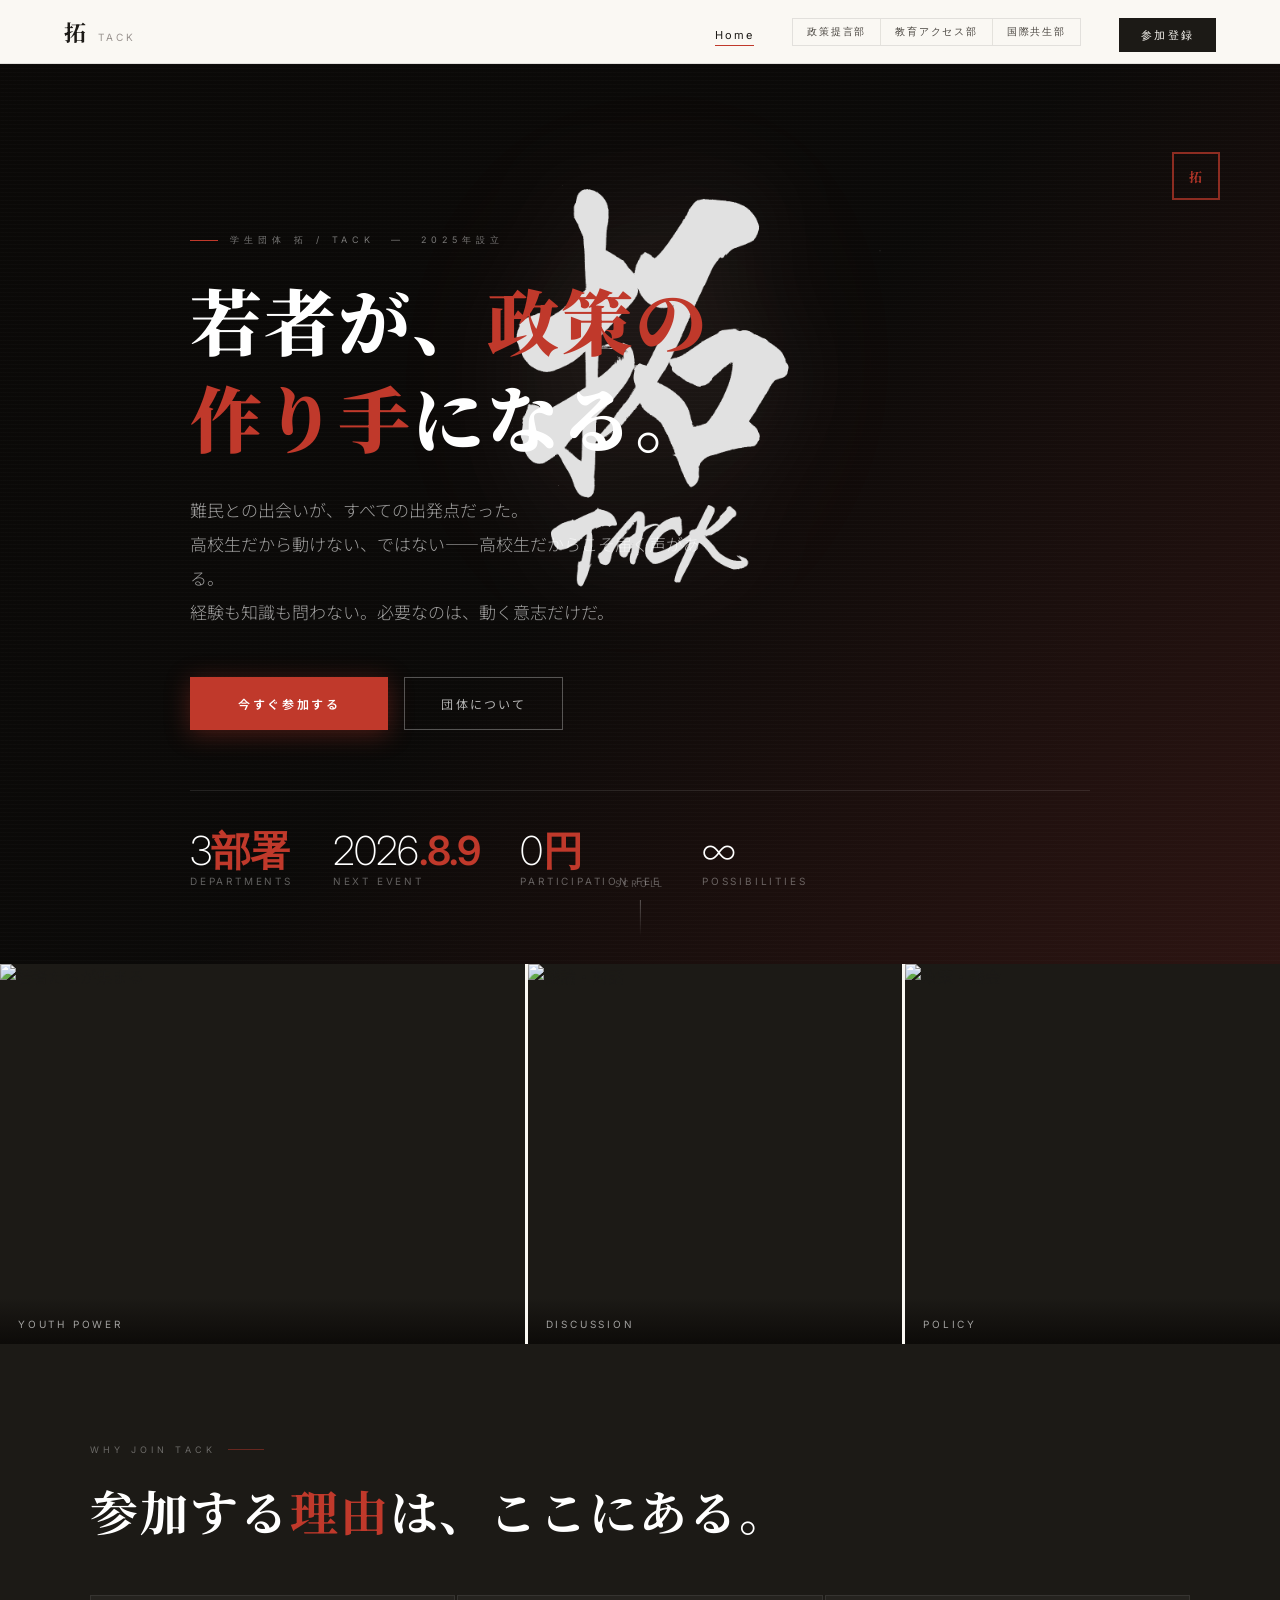
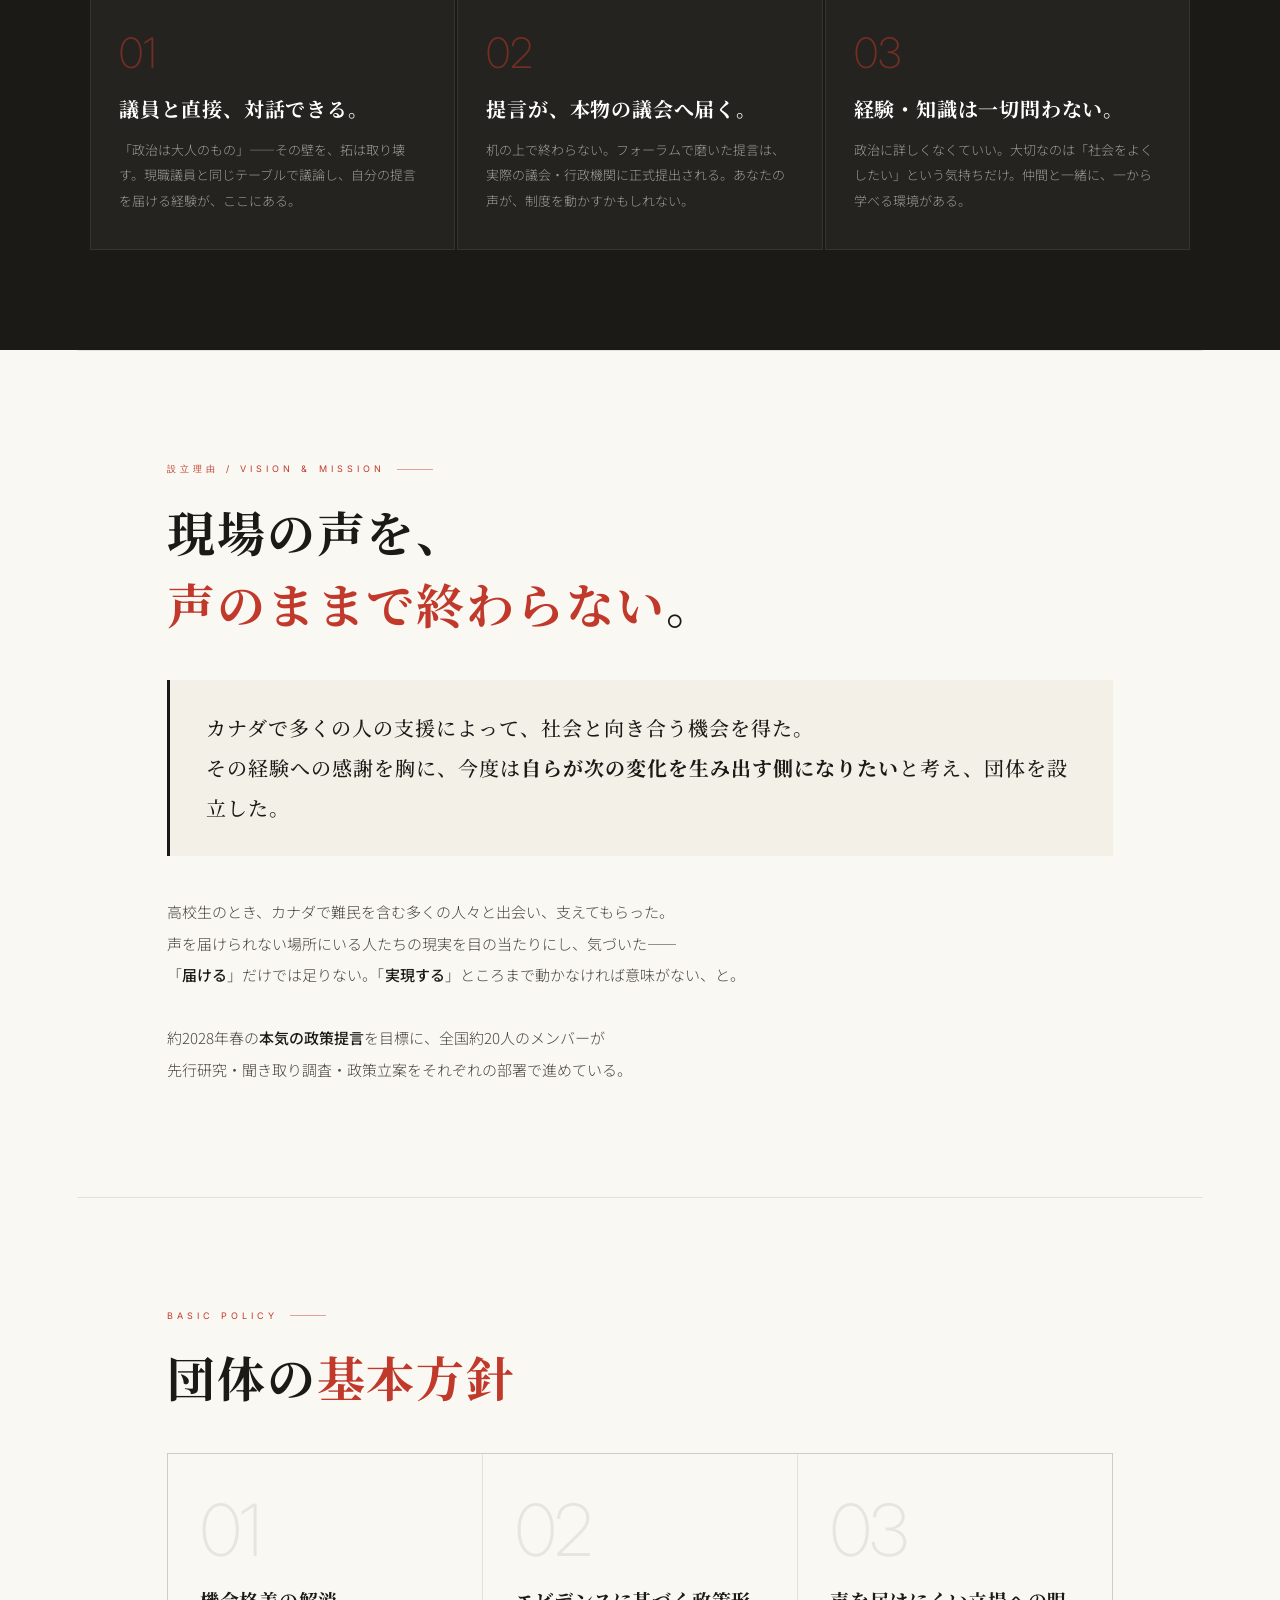
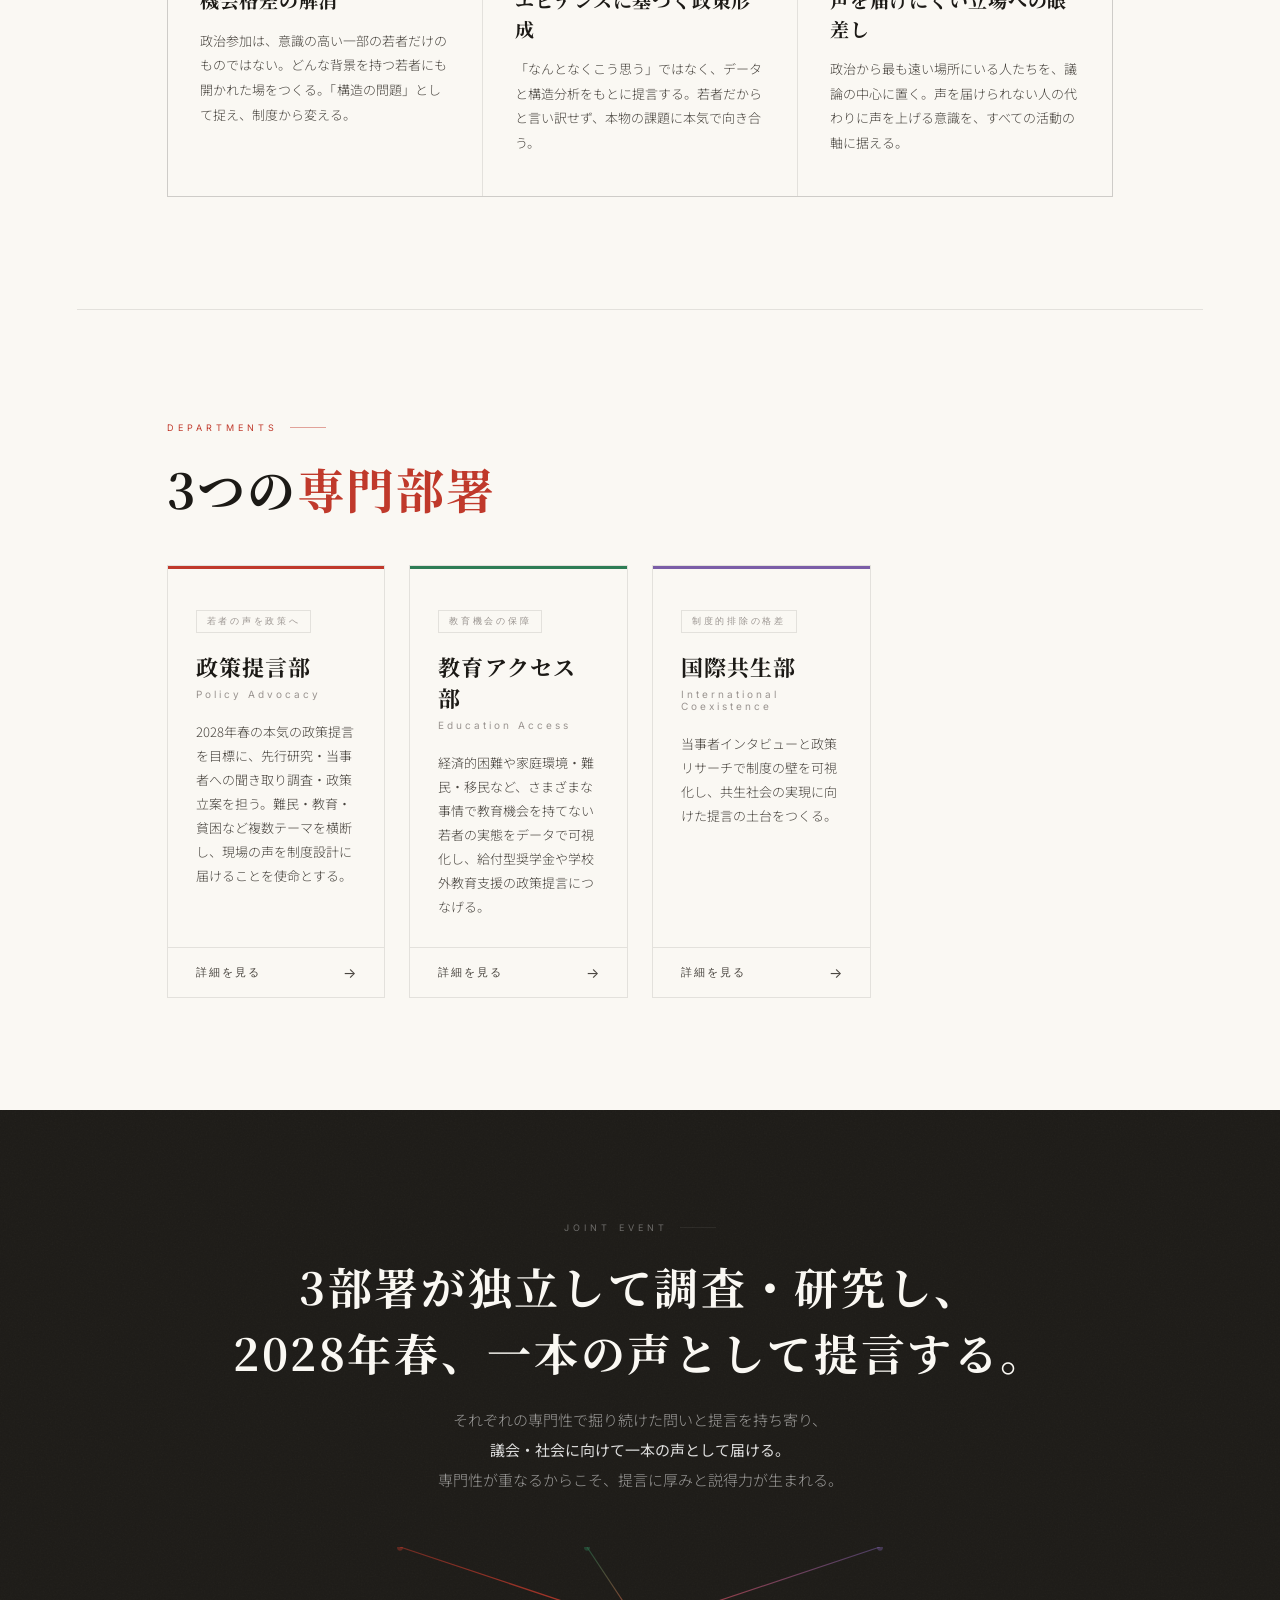
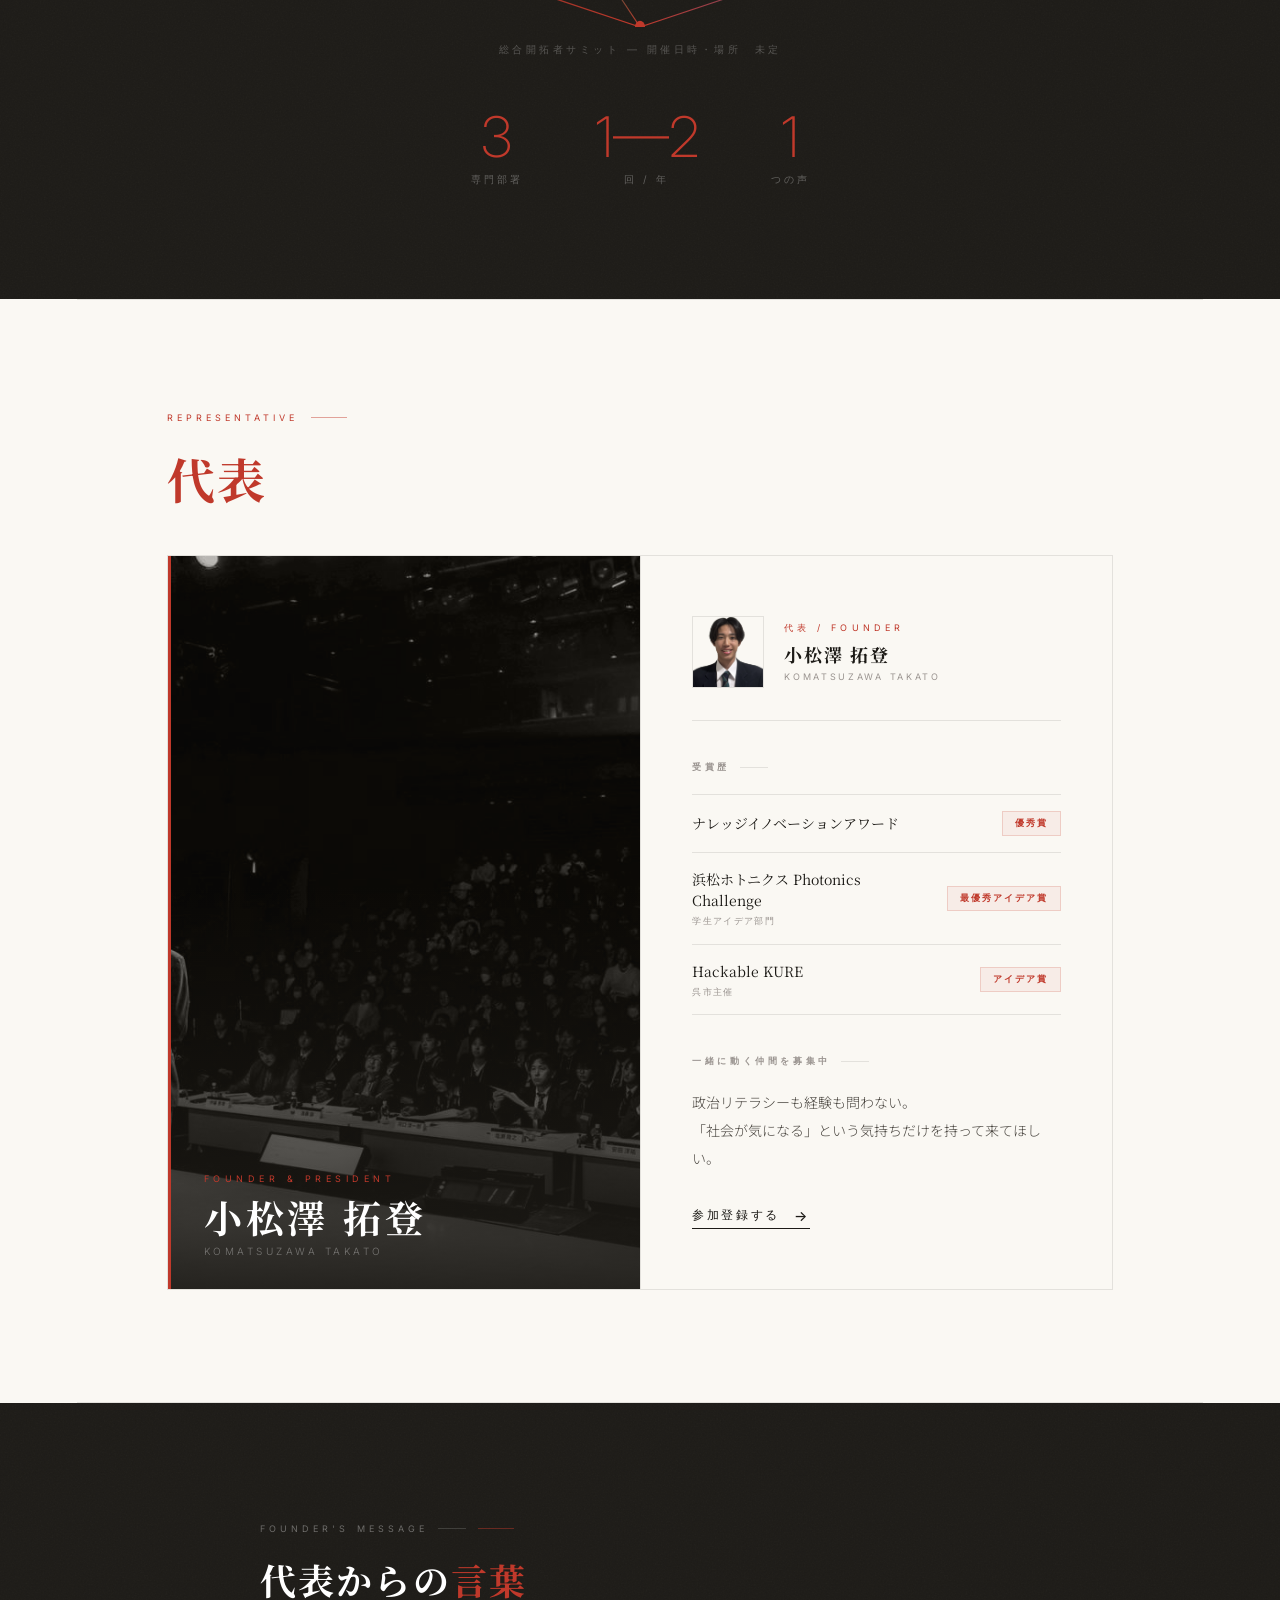
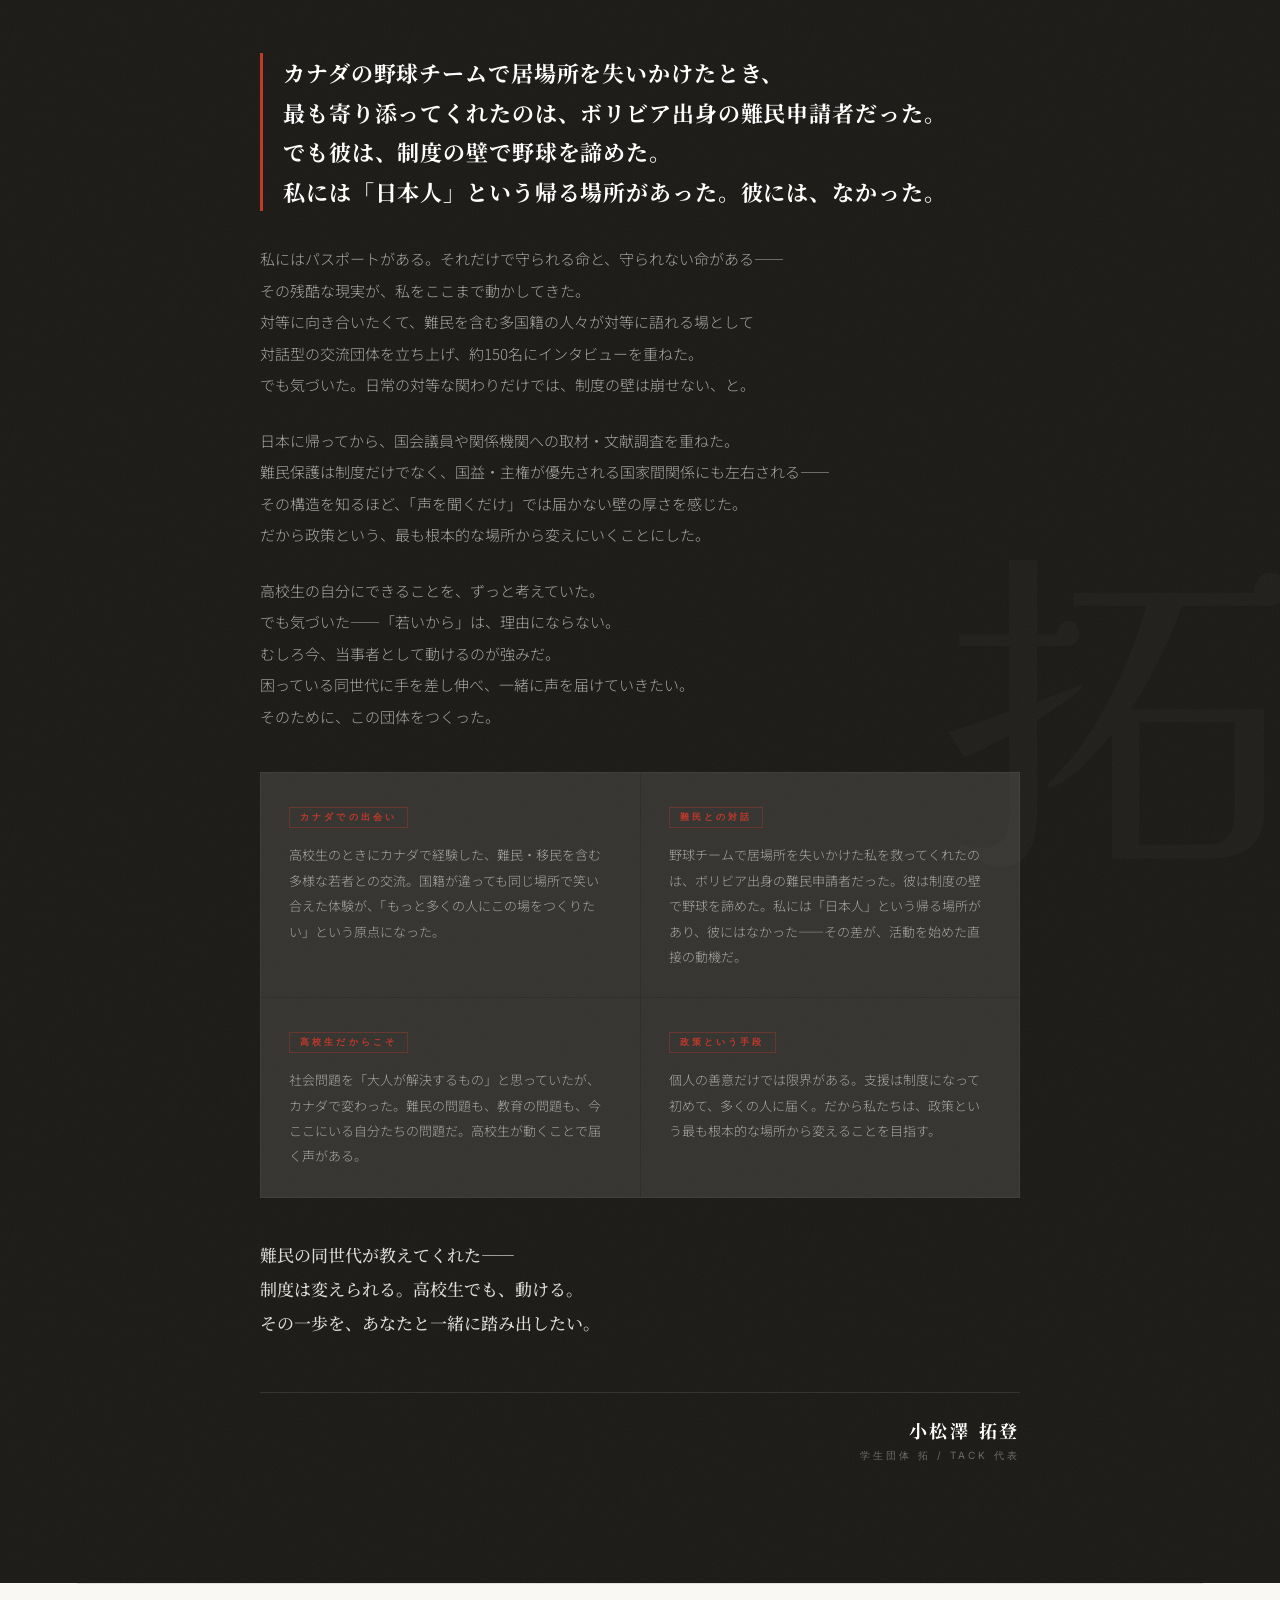
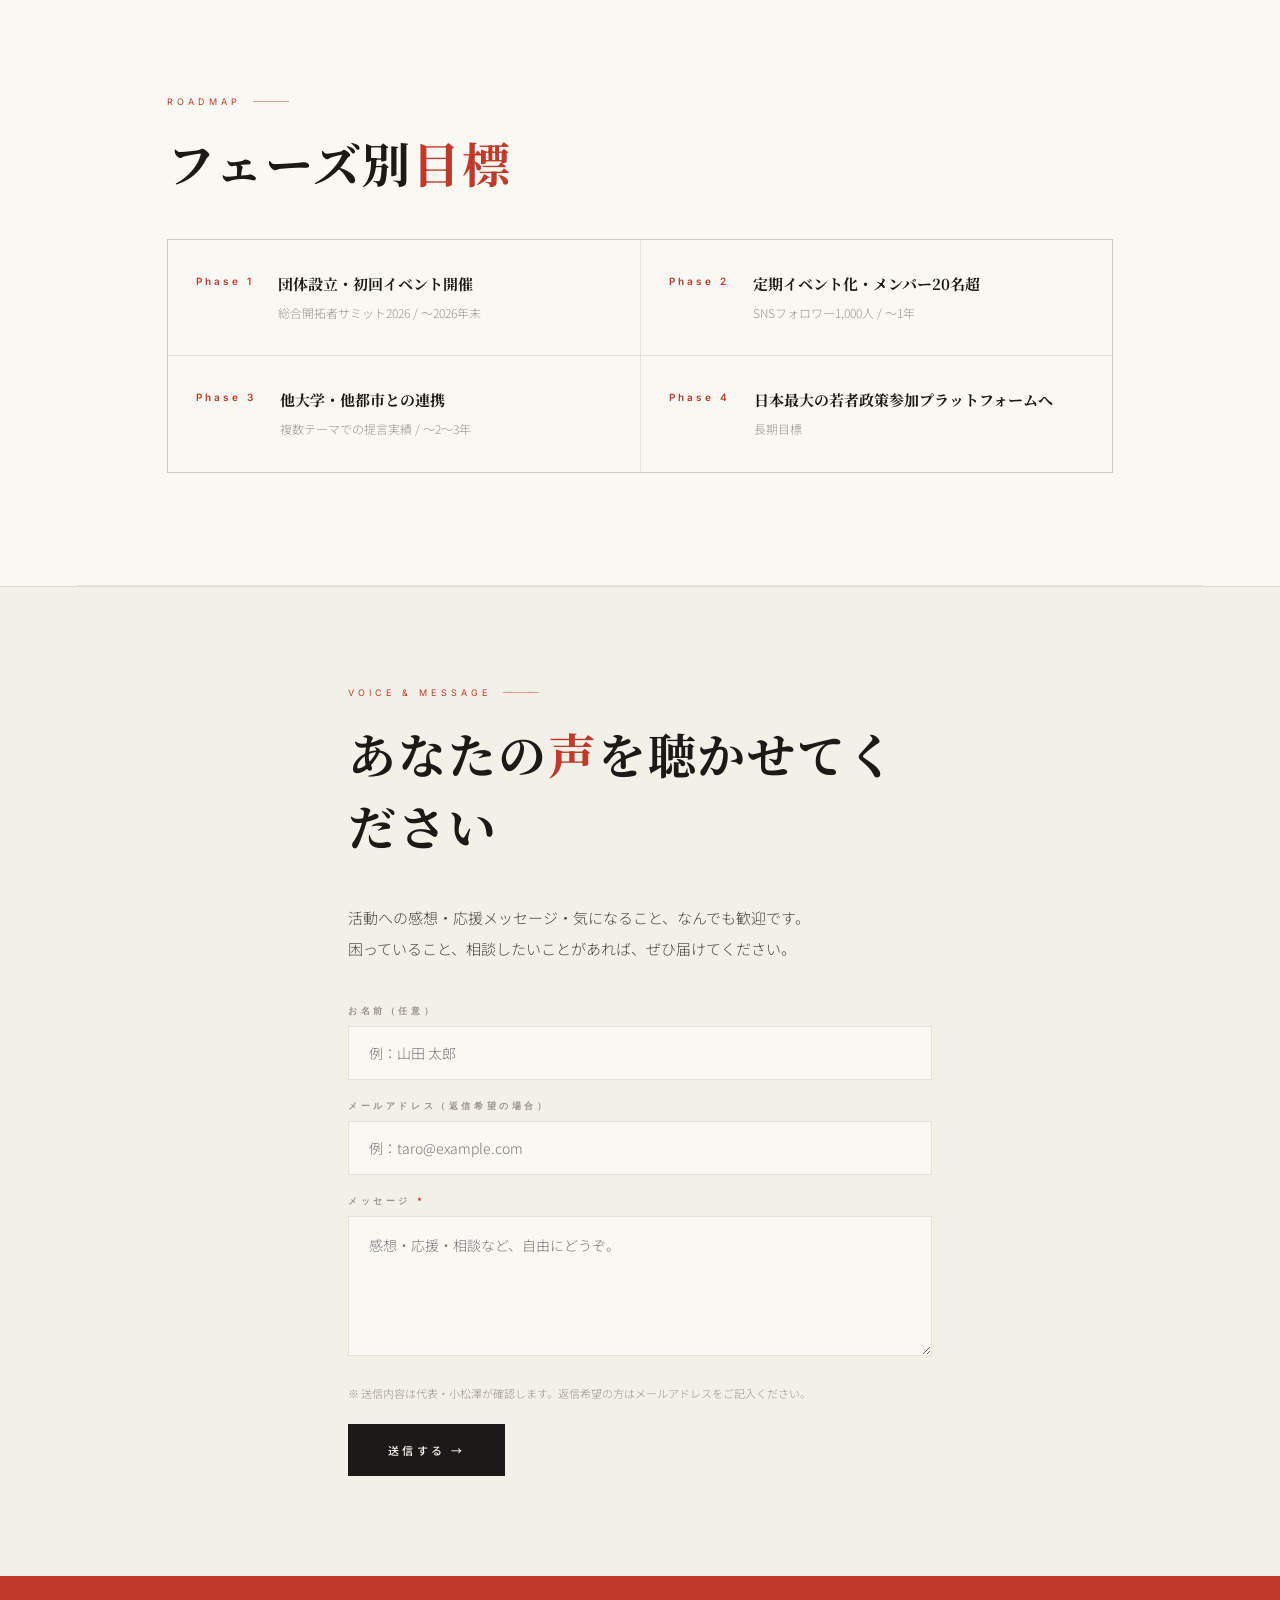
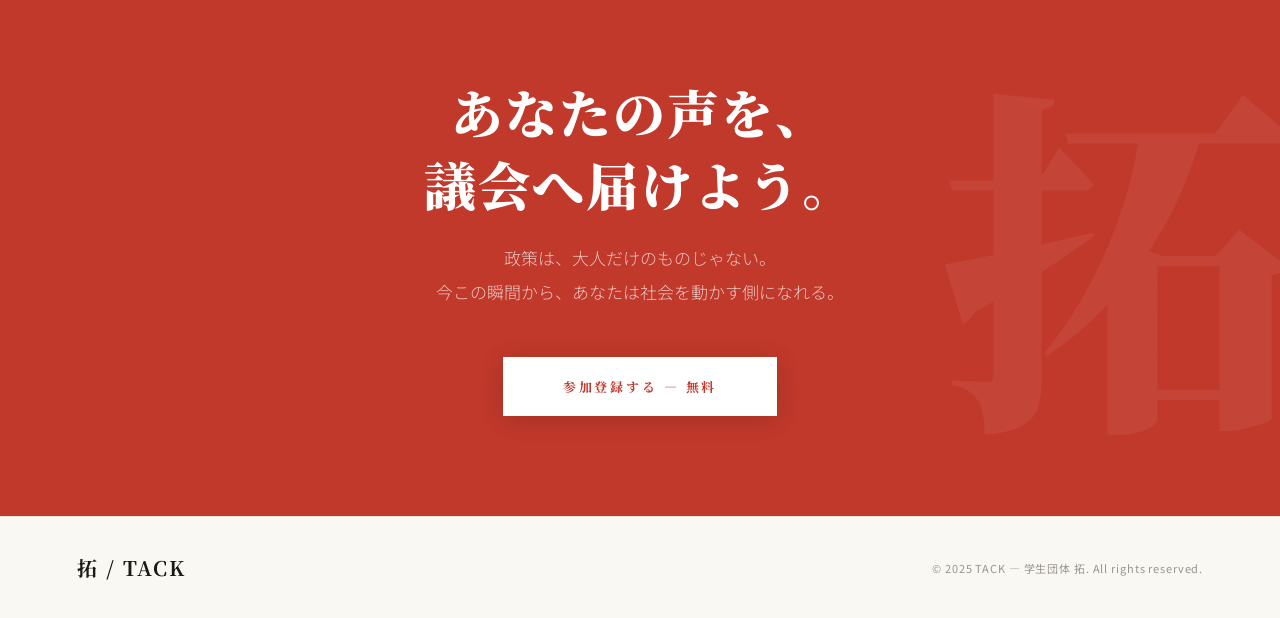
==== index.html @ ab568586 "Rename 議会政策部→政策提言部, update mission and convergence text Co-Authored-By: Claude Sonnet 4.6 <noreply@a" ====
<!DOCTYPE html>
<html lang="ja">
<head>
  <meta charset="UTF-8" />
  <meta name="viewport" content="width=device-width, initial-scale=1.0" />
  <title>拓 / TACK — 若者が社会を動かす側へ</title>
  <meta name="description" content="学生団体 拓（TACK）は、カナダでの難民との出会いを原点に、代表・小松澤拓登が設立した若者の政策参加団体です。政策提言部・教育アクセス部・国際共生部の3部署が連携し、若者の提言を議会に届けます。" />
  <meta name="keywords" content="学生団体,拓,TACK,政策提言,若者,議会,関西,大阪,政治参加,社会課題" />
  <meta name="author" content="学生団体 拓 / TACK" />
  <!-- OGP -->
  <meta property="og:title" content="拓 / TACK — 若者が社会を動かす側へ" />
  <meta property="og:description" content="カナダでの難民との出会いを原点に、若者が政策の作り手になることを目指す学生団体。困っている若者に手を差し伸べ、一緒に社会を変えていきます。" />
  <meta property="og:type" content="website" />
  <meta property="og:url" content="https://koma2thewata910-lab.github.io/taku/" />
  <meta property="og:image" content="https://koma2thewata910-lab.github.io/taku/tack-logo-new.png" />
  <meta property="og:locale" content="ja_JP" />
  <!-- Twitter Card -->
  <meta name="twitter:card" content="summary_large_image" />
  <meta name="twitter:title" content="拓 / TACK — 若者が社会を動かす側へ" />
  <meta name="twitter:description" content="学生団体 拓（TACK）は、若者が政策の作り手になることを目指す団体です。" />
  <meta name="twitter:image" content="https://koma2thewata910-lab.github.io/taku/taku-shodo.png" />
  <!-- canonical -->
  <link rel="canonical" href="https://koma2thewata910-lab.github.io/taku/" />
  <meta name="google-site-verification" content="4tggOw2HFXe-9PSiBtOC0oOxSSSgz4mTwa6l7tHCFPA" />
  <script type="application/ld+json">
  {
    "@context": "https://schema.org",
    "@graph": [
      {
        "@type": "Organization",
        "name": "学生団体 拓",
        "alternateName": "TACK",
        "url": "https://koma2thewata910-lab.github.io/taku/",
        "description": "若者が政策の作り手になることを目指す学生団体。政策提言部・教育アクセス部・国際共生部の3部署が連携し、総合開拓者サミットを通じて若者の提言を議会に届ける。",
        "founder": {
          "@type": "Person",
          "name": "小松澤拓登",
          "alternateName": "Komatsuzawa Takato",
          "jobTitle": "代表",
          "award": [
            "ナレッジイノベーションアワード 優秀賞",
            "浜松ホトニクス Photonics Challenge 学生アイデア部門 最優秀アイデア賞",
            "Hackable KURE アイデア賞（呉市主催）"
          ]
        },
        "foundingDate": "2025",
        "location": {
          "@type": "Place",
          "address": {
            "@type": "PostalAddress",
            "addressRegion": "大阪府",
            "addressCountry": "JP"
          }
        }
      },
      {
        "@type": "Person",
        "name": "小松澤拓登",
        "alternateName": "Komatsuzawa Takato",
        "jobTitle": "学生団体 拓 代表",
        "url": "https://koma2thewata910-lab.github.io/taku/",
        "award": [
          "ナレッジイノベーションアワード 優秀賞",
          "浜松ホトニクス Photonics Challenge 学生アイデア部門 最優秀アイデア賞",
          "Hackable KURE アイデア賞（呉市主催）"
        ],
        "memberOf": {
          "@type": "Organization",
          "name": "学生団体 拓 / TACK"
        }
      }
    ]
  }
  </script>
  <link rel="preconnect" href="https://fonts.googleapis.com" />
  <link rel="preconnect" href="https://fonts.gstatic.com" crossorigin />
  <link href="https://fonts.googleapis.com/css2?family=Kaisei+HarunoUmi:wght@400;700&family=Noto+Serif+JP:wght@300;400;700;900&family=Noto+Sans+JP:wght@300;400;500;700&family=Inter:wght@300;400;600&display=swap" rel="stylesheet" />
  <link rel="stylesheet" href="style.css" />
  <style>

    /* ======== HERO SHODO LOGO ======== */
    .hero-shodo-wrap {
      position: absolute;
      top: 0; left: 0; right: 0;
      bottom: 30%;          /* 下30%は空けてテキストエリアを確保 */
      display: flex;
      align-items: center;
      justify-content: center;
      z-index: 2;
      pointer-events: none;
    }
    .hero-shodo-wrap img {
      width: clamp(220px, 38vw, 520px);
      opacity: 0.88;
      filter: drop-shadow(0 0 48px rgba(255,255,255,0.10)) drop-shadow(0 0 100px rgba(192,57,43,0.10));
      animation: shodo-glow 7s ease-in-out infinite alternate;
    }
    @keyframes shodo-glow {
      from { opacity: 0.78; filter: drop-shadow(0 0 30px rgba(255,255,255,0.07)); }
      to   { opacity: 0.95; filter: drop-shadow(0 0 60px rgba(255,255,255,0.15)) drop-shadow(0 0 110px rgba(192,57,43,0.14)); }
    }

    /* ======== COMMENT SECTION ======== */
    .comment-section {
      background: var(--washi-2);
      border-top: 1px solid var(--line);
    }
    .comment-section .section-inner {
      max-width: 680px;
      margin: 0 auto;
      padding: clamp(64px, 8vw, 100px) clamp(24px, 5vw, 48px);
    }
    .comment-form {
      display: flex;
      flex-direction: column;
      gap: 20px;
      margin-top: 40px;
    }
    .comment-field-group {
      display: flex;
      flex-direction: column;
      gap: 8px;
    }
    .comment-label {
      font-size: 9px;
      letter-spacing: 0.4em;
      color: var(--ink-muted);
      font-family: 'Inter', sans-serif;
      font-weight: 600;
      text-transform: uppercase;
    }
    .comment-input,
    .comment-textarea {
      width: 100%;
      background: var(--washi);
      border: 1px solid var(--line);
      padding: 16px 20px;
      font-size: 14px;
      font-family: 'Noto Sans JP', sans-serif;
      color: var(--ink);
      font-weight: 300;
      outline: none;
      transition: border-color 0.2s;
      box-sizing: border-box;
    }
    .comment-input:focus,
    .comment-textarea:focus { border-color: var(--shu); }
    .comment-textarea { resize: vertical; min-height: 140px; line-height: 1.8; }
    .comment-submit {
      display: inline-block;
      background: var(--ink);
      color: var(--washi);
      font-size: 11px;
      letter-spacing: 0.3em;
      padding: 18px 40px;
      font-family: 'Noto Sans JP', sans-serif;
      font-weight: 500;
      border: none;
      cursor: pointer;
      align-self: flex-start;
      transition: background 0.2s, transform 0.2s;
    }
    .comment-submit:hover { background: var(--shu); transform: translateY(-2px); }
    .comment-note {
      font-size: 11px;
      color: var(--ink-muted);
      line-height: 1.8;
      font-weight: 300;
      margin-top: 8px;
    }

    /* ======== HERO ======== */
    .hero {
      position: relative;
      min-height: 100vh;
      display: flex;
      flex-direction: column;
      align-items: center;
      justify-content: flex-start;
      overflow: hidden;
      padding: clamp(80px, 12vw, 140px) 24px 0;
      background: #0d0d0d;
    }

    /* Background photo */
    .hero-bg {
      position: absolute; inset: 0;
      background-image: url('https://images.unsplash.com/photo-1529156069898-49953e39b3ac?w=1920&q=80');
      background-size: cover;
      background-position: center 30%;
      filter: grayscale(30%);
      transform: scale(1.04);
      animation: hero-zoom 14s ease-in-out infinite alternate;
    }
    @keyframes hero-zoom {
      from { transform: scale(1.04); }
      to   { transform: scale(1.10); }
    }

    /* dark gradient overlay */
    .hero-overlay {
      position: absolute; inset: 0;
      background: linear-gradient(
        135deg,
        rgba(10,8,6,0.82) 0%,
        rgba(10,8,6,0.65) 50%,
        rgba(192,57,43,0.18) 100%
      );
    }
    /* scanline texture */
    .hero-overlay::after {
      content: '';
      position: absolute; inset: 0;
      background: repeating-linear-gradient(0deg, transparent, transparent 3px, rgba(255,255,255,0.015) 3px, rgba(255,255,255,0.015) 4px);
    }

    .hanko {
      position: absolute;
      top: calc(var(--nav-h) + 24px);
      right: clamp(24px, 5vw, 60px);
      width: 48px; height: 48px;
      display: flex; align-items: center; justify-content: center;
      border: 2px solid rgba(192,57,43,0.7);
      color: rgba(192,57,43,0.9);
      font-family: 'Noto Serif JP', serif;
      font-size: 13px; font-weight: 700;
      writing-mode: vertical-rl;
      letter-spacing: 0.1em;
      z-index: 10;
    }

    .hero-inner {
      position: relative; z-index: 3;
      display: flex;
      flex-direction: column;
      align-items: flex-start;
      max-width: 900px;
      width: 100%;
      /* ロゴと重ならないよう下部に寄せる */
      margin-top: auto;
      padding-bottom: clamp(40px, 6vw, 80px);
    }
    @media (max-width: 760px) {
      .hero-inner { align-items: center; text-align: center; }
    }

    .hero-text-col { display: flex; flex-direction: column; align-items: flex-start; }
    @media (max-width: 760px) { .hero-text-col { align-items: center; } }

    .hero-org-label {
      font-size: 9px;
      letter-spacing: 0.55em;
      color: rgba(255,255,255,0.45);
      font-family: 'Inter', sans-serif;
      margin-bottom: 24px;
      display: flex; align-items: center; gap: 12px;
    }
    .hero-org-label::before {
      content: '';
      display: inline-block;
      width: 28px; height: 1px;
      background: var(--shu);
    }

    .hero-copy {
      font-family: 'Noto Serif JP', serif;
      font-size: clamp(36px, 6vw, 72px);
      font-weight: 900;
      line-height: 1.35;
      letter-spacing: 0.03em;
      margin-bottom: 28px;
      color: #fff;
    }
    .hero-copy em { font-style: normal; color: var(--shu); }

    .hero-sub {
      font-size: clamp(14px, 1.6vw, 17px);
      color: rgba(255,255,255,0.6);
      line-height: 2;
      font-weight: 300;
      margin-bottom: 48px;
      max-width: 520px;
    }

    .hero-btns { display: flex; gap: 16px; flex-wrap: wrap; }
    @media (max-width: 760px) { .hero-btns { justify-content: center; } }

    .btn-primary {
      display: inline-block;
      background: var(--shu);
      color: #fff;
      font-size: 12px; font-weight: 600;
      letter-spacing: 0.22em;
      padding: 18px 48px;
      text-decoration: none;
      font-family: 'Noto Sans JP', sans-serif;
      transition: background 0.2s, transform 0.2s, box-shadow 0.2s;
      box-shadow: 0 4px 24px rgba(192,57,43,0.35);
    }
    .btn-primary:hover { background: #a93226; transform: translateY(-2px); box-shadow: 0 8px 32px rgba(192,57,43,0.45); }

    .btn-ghost {
      display: inline-block;
      border: 1px solid rgba(255,255,255,0.3);
      color: rgba(255,255,255,0.7);
      font-size: 12px; font-weight: 400;
      letter-spacing: 0.18em;
      padding: 17px 36px;
      text-decoration: none;
      font-family: 'Noto Sans JP', sans-serif;
      transition: border-color 0.2s, color 0.2s, background 0.2s;
    }
    .btn-ghost:hover { border-color: rgba(255,255,255,0.8); color: #fff; background: rgba(255,255,255,0.06); }

    /* hero stat bar */
    .hero-stats {
      position: relative; z-index: 2;
      display: flex; gap: 40px; flex-wrap: wrap;
      margin-top: 60px;
      padding-top: 40px;
      border-top: 1px solid rgba(255,255,255,0.1);
      width: 100%;
    }
    .hero-stat-item { display: flex; flex-direction: column; gap: 4px; }
    .hero-stat-num {
      font-family: 'Inter', sans-serif;
      font-size: clamp(28px, 3.5vw, 40px);
      font-weight: 200;
      color: #fff;
      line-height: 1;
      letter-spacing: -0.02em;
    }
    .hero-stat-num span { color: var(--shu); font-weight: 600; }
    .hero-stat-label {
      font-size: 10px;
      letter-spacing: 0.28em;
      color: rgba(255,255,255,0.35);
      font-family: 'Inter', sans-serif;
    }

    .shodou-img { display: none; }

    .scroll-hint {
      position: absolute; bottom: 28px; left: 50%;
      transform: translateX(-50%);
      display: flex; flex-direction: column; align-items: center; gap: 10px;
      font-size: 9px; letter-spacing: 0.3em; color: rgba(255,255,255,0.3);
      animation: fall 2.5s ease-in-out infinite;
      z-index: 2;
    }
    .scroll-hint::after { content:''; width:1px; height:36px; background: linear-gradient(to bottom, rgba(255,255,255,0.3), transparent); }
    @keyframes fall {
      0%,100% { transform: translateX(-50%) translateY(0); opacity:.4; }
      50%      { transform: translateX(-50%) translateY(7px); opacity:.7; }
    }

    /* ======== PHOTO STRIP ======== */
    .photo-strip {
      display: grid;
      grid-template-columns: 1.4fr 1fr 1fr;
      gap: 3px;
      height: clamp(220px, 32vw, 380px);
    }
    @media (max-width: 700px) { .photo-strip { grid-template-columns: 1fr 1fr; height: 280px; } }
    @media (max-width: 480px) { .photo-strip { grid-template-columns: 1fr; height: auto; } }

    .photo-strip-item {
      position: relative;
      overflow: hidden;
      background: var(--ink);
    }
    .photo-strip-item img {
      width: 100%; height: 100%;
      object-fit: cover;
      filter: grayscale(20%);
      transition: transform 0.6s ease, filter 0.4s ease;
    }
    .photo-strip-item:hover img { transform: scale(1.06); filter: grayscale(0%); }
    .photo-strip-item .strip-label {
      position: absolute;
      bottom: 0; left: 0; right: 0;
      padding: 20px 18px 14px;
      background: linear-gradient(to top, rgba(10,8,6,0.85), transparent);
      font-size: 10px;
      letter-spacing: 0.28em;
      color: rgba(255,255,255,0.6);
      font-family: 'Inter', sans-serif;
    }

    /* ======== WHY JOIN ======== */
    .why-section {
      background: var(--ink);
      color: #fff;
      padding: clamp(60px, 9vw, 100px) clamp(24px, 6vw, 80px);
      position: relative;
      overflow: hidden;
    }
    .why-section::before {
      content: '';
      position: absolute; inset: 0;
      background: url('https://images.unsplash.com/photo-1475721027785-f74eccf877e2?w=1400&q=70') center/cover no-repeat;
      opacity: 0.07;
    }
    .why-inner {
      position: relative; z-index: 1;
      max-width: 1100px; margin: 0 auto;
    }
    .why-grid {
      display: grid;
      grid-template-columns: repeat(3, 1fr);
      gap: 2px;
      margin-top: 48px;
    }
    @media (max-width: 760px) { .why-grid { grid-template-columns: 1fr; } }
    .why-card {
      background: rgba(255,255,255,0.04);
      border: 1px solid rgba(255,255,255,0.08);
      padding: 36px 28px;
      transition: background 0.25s, border-color 0.25s;
    }
    .why-card:hover { background: rgba(255,255,255,0.07); border-color: rgba(192,57,43,0.4); }
    .why-num {
      font-family: 'Inter', sans-serif;
      font-size: 42px; font-weight: 200;
      color: var(--shu); opacity: 0.5;
      line-height: 1; margin-bottom: 20px;
    }
    .why-title {
      font-family: 'Noto Serif JP', serif;
      font-size: clamp(17px, 2vw, 20px);
      font-weight: 700;
      margin-bottom: 14px;
      letter-spacing: 0.04em;
    }
    .why-body {
      font-size: 13px;
      color: rgba(255,255,255,0.55);
      line-height: 1.95;
      font-weight: 300;
    }

    /* ======== BIG JOIN CTA ======== */
    .join-cta-section {
      background: var(--shu);
      padding: clamp(60px, 9vw, 100px) clamp(24px, 6vw, 80px);
      text-align: center;
      position: relative;
      overflow: hidden;
    }
    .join-cta-section::before {
      content: '拓';
      position: absolute;
      right: -0.05em; top: 50%;
      transform: translateY(-50%);
      font-family: 'Noto Serif JP', serif;
      font-size: clamp(200px, 28vw, 380px);
      color: rgba(255,255,255,0.06);
      font-weight: 900;
      line-height: 1;
      pointer-events: none;
    }
    .join-cta-section h2 {
      font-family: 'Noto Serif JP', serif;
      font-size: clamp(26px, 4.5vw, 52px);
      font-weight: 900;
      color: #fff;
      line-height: 1.4;
      letter-spacing: 0.04em;
      margin-bottom: 20px;
      position: relative; z-index: 1;
    }
    .join-cta-section p {
      font-size: clamp(14px, 1.6vw, 17px);
      color: rgba(255,255,255,0.7);
      font-weight: 300;
      line-height: 2;
      margin-bottom: 48px;
      position: relative; z-index: 1;
    }
    .btn-white {
      display: inline-block;
      background: #fff;
      color: var(--shu);
      font-size: 13px; font-weight: 700;
      letter-spacing: 0.22em;
      padding: 20px 60px;
      text-decoration: none;
      font-family: 'Noto Serif JP', sans-serif;
      transition: transform 0.2s, box-shadow 0.2s;
      box-shadow: 0 4px 24px rgba(0,0,0,0.15);
      position: relative; z-index: 1;
    }
    .btn-white:hover { transform: translateY(-3px); box-shadow: 0 10px 36px rgba(0,0,0,0.22); }

    /* ======== VISION ======== */
    .vision-block {
      border-left: 3px solid var(--ink);
      padding: 28px 36px;
      background: var(--washi-2);
      margin-bottom: 40px;
    }
    .vision-block p {
      font-family: 'Noto Serif JP', serif;
      font-size: clamp(15px, 2.2vw, 20px);
      font-weight: 500;
      line-height: 2;
      letter-spacing: 0.05em;
    }

    /* ======== BASIC POLICY ======== */
    .policy-grid {
      display: grid;
      grid-template-columns: repeat(3, 1fr);
      gap: 1px;
      background: var(--line);
      border: 1px solid var(--line);
    }
    @media (max-width: 720px) { .policy-grid { grid-template-columns: 1fr; } }

    .policy-card {
      background: var(--washi);
      padding: 40px 32px;
      transition: background 0.25s;
      position: relative;
    }
    .policy-card:hover { background: var(--washi-2); }

    .policy-num {
      font-family: 'Inter', sans-serif;
      font-size: clamp(40px, 6vw, 72px);
      font-weight: 200;
      color: var(--ink);
      opacity: 0.08;
      line-height: 1;
      margin-bottom: 20px;
      letter-spacing: -0.03em;
    }

    .policy-title {
      font-family: 'Noto Serif JP', serif;
      font-size: clamp(16px, 1.8vw, 19px);
      font-weight: 700;
      letter-spacing: 0.04em;
      margin-bottom: 14px;
      line-height: 1.5;
    }

    .policy-text {
      font-size: 13px;
      color: var(--ink-light);
      line-height: 1.9;
      font-weight: 300;
    }

    .policy-accent-line {
      position: absolute;
      top: 0; left: 0;
      width: 3px; height: 100%;
      background: transparent;
      transition: background 0.25s;
    }
    .policy-card:hover .policy-accent-line { background: var(--shu); }

    /* ======== DEPARTMENTS ======== */
    .dept-overview {
      display: grid;
      grid-template-columns: repeat(4, 1fr);
      gap: 24px;
    }
    @media (max-width: 1100px) { .dept-overview { grid-template-columns: repeat(2, 1fr); } }
    @media (max-width: 600px)  { .dept-overview { grid-template-columns: 1fr; } }

    .dept-card {
      display: flex;
      flex-direction: column;
      border: 1px solid var(--line);
      text-decoration: none;
      color: inherit;
      transition: transform 0.25s, box-shadow 0.25s;
      position: relative;
      overflow: hidden;
    }
    .dept-card:hover { transform: translateY(-4px); box-shadow: 0 12px 36px rgba(28,26,22,0.07); }

    .dept-card-top {
      padding: 36px 28px 28px;
      flex: 1;
    }

    .dept-card-bar {
      height: 3px;
      width: 100%;
    }
    .dept-card.seisaku .dept-card-bar { background: var(--col-seisaku); }
    .dept-card.kyoiku  .dept-card-bar { background: var(--col-kyoiku); }
    .dept-card.kagaku  .dept-card-bar { background: var(--col-kagaku); }
    .dept-card.nanmin  .dept-card-bar { background: var(--col-nanmin); }

    .dept-card-tag {
      font-size: 9px;
      letter-spacing: 0.3em;
      color: var(--ink-muted);
      font-family: 'Inter', sans-serif;
      border: 1px solid var(--line);
      display: inline-block;
      padding: 4px 10px;
      margin-bottom: 18px;
    }

    .dept-card-name {
      font-family: 'Noto Serif JP', serif;
      font-size: clamp(20px, 2vw, 22px);
      font-weight: 700;
      letter-spacing: 0.05em;
      margin-bottom: 6px;
    }

    .dept-card-en {
      font-size: 10px;
      letter-spacing: 0.3em;
      color: var(--ink-muted);
      font-family: 'Inter', sans-serif;
      margin-bottom: 20px;
    }

    .dept-card-mission {
      font-size: 13px;
      color: var(--ink-light);
      line-height: 1.85;
      font-weight: 300;
    }

    .dept-card-footer {
      padding: 16px 28px;
      border-top: 1px solid var(--line);
      display: flex;
      align-items: center;
      justify-content: space-between;
      font-size: 11px;
      letter-spacing: 0.18em;
      color: var(--ink-light);
      font-family: 'Inter', sans-serif;
    }
    .dept-card:hover .dept-card-footer { color: var(--ink); }
    .dept-card-footer::after { content: '→'; font-size: 14px; letter-spacing: 0; }

    /* ======== CONVERGENCE ======== */
    .convergence-section {
      background: var(--ink);
      color: var(--washi);
      padding: clamp(64px, 10vw, 112px) clamp(24px, 6vw, 80px);
      position: relative;
      overflow: hidden;
    }
    .convergence-section::before {
      content: '';
      position: absolute; inset: 0;
      background-image: url("data:image/svg+xml,%3Csvg xmlns='http://www.w3.org/2000/svg' width='400' height='400'%3E%3Cfilter id='w'%3E%3CfeTurbulence type='fractalNoise' baseFrequency='0.65' numOctaves='3' stitchTiles='stitch'/%3E%3CfeColorMatrix type='saturate' values='0'/%3E%3C/filter%3E%3Crect width='100%25' height='100%25' filter='url(%23w)' opacity='0.04'/%3E%3C/svg%3E");
      pointer-events: none;
    }
    .convergence-inner { max-width: 860px; margin: 0 auto; text-align: center; position: relative; z-index: 1; }

    .convergence-section .section-label { color: rgba(255,255,255,0.35); justify-content: center; }
    .convergence-section .section-label::after { background: rgba(255,255,255,0.15); }

    .convergence-title {
      font-family: 'Noto Serif JP', serif;
      font-size: clamp(24px, 4vw, 44px);
      font-weight: 700;
      letter-spacing: 0.06em;
      line-height: 1.5;
      margin-bottom: 20px;
    }

    .convergence-body {
      font-size: clamp(13px, 1.6vw, 15px);
      color: rgba(255,255,255,0.55);
      line-height: 2;
      font-weight: 300;
      margin-bottom: 52px;
    }
    .convergence-body strong { color: rgba(255,255,255,0.85); font-weight: 400; }

    .converge-svg {
      width: 100%; max-width: 640px;
      height: clamp(56px, 7vw, 80px);
      display: block; margin: 0 auto 0;
    }

    .conv-stats {
      display: flex;
      justify-content: center;
      gap: clamp(32px, 6vw, 72px);
      flex-wrap: wrap;
    }
    .conv-stat { text-align: center; }
    .conv-stat-num {
      font-family: 'Inter', sans-serif;
      font-size: clamp(36px, 5vw, 56px);
      font-weight: 200;
      line-height: 1;
      color: var(--shu);
      margin-bottom: 8px;
    }
    .conv-stat-label {
      font-size: 10px;
      letter-spacing: 0.3em;
      color: rgba(255,255,255,0.3);
      font-family: 'Inter', sans-serif;
    }

    /* ======== MEMBERS ======== */
    .members-section-inner {
      display: grid;
      grid-template-columns: 1fr 1fr;
      gap: 0;
      border: 1px solid var(--line);
    }
    @media (max-width: 860px) {
      .members-section-inner { grid-template-columns: 1fr; }
    }

    /* left — dark photo panel */
    .member-visual {
      background: var(--ink);
      position: relative;
      display: flex;
      flex-direction: column;
      justify-content: flex-end;
      min-height: clamp(400px, 55vw, 580px);
      overflow: hidden;
    }

    .member-photo {
      position: absolute;
      inset: 0;
      width: 100%;
      height: 100%;
      object-fit: cover;
      object-position: center 10%;
      mix-blend-mode: luminosity;
      opacity: 0.75;
      transition: opacity 0.5s, transform 0.5s;
    }
    .members-section-inner:hover .member-photo {
      opacity: 0.88;
      transform: scale(1.02);
    }

    /* red vertical bar on left edge */
    .member-visual::before {
      content: '';
      position: absolute;
      left: 0; top: 0; bottom: 0;
      width: 3px;
      background: var(--shu);
      z-index: 2;
    }

    /* gradient overlay at bottom */
    .member-visual::after {
      content: '';
      position: absolute;
      bottom: 0; left: 0; right: 0;
      height: 55%;
      background: linear-gradient(to top, rgba(28,26,22,0.92), transparent);
      z-index: 1;
    }

    .member-visual-text {
      position: relative;
      z-index: 2;
      padding: 32px 36px;
    }

    .member-role {
      font-size: 9px;
      letter-spacing: 0.5em;
      color: var(--shu);
      font-family: 'Inter', sans-serif;
      text-transform: uppercase;
      margin-bottom: 10px;
    }

    .member-name-ja {
      font-family: 'Noto Serif JP', serif;
      font-size: clamp(26px, 3.5vw, 38px);
      font-weight: 700;
      letter-spacing: 0.1em;
      color: #fff;
      line-height: 1.2;
      margin-bottom: 6px;
    }

    .member-name-en {
      font-size: 10px;
      letter-spacing: 0.35em;
      color: rgba(255,255,255,0.35);
      font-family: 'Inter', sans-serif;
      font-weight: 300;
    }

    /* right — detail panel */
    .member-detail {
      background: var(--washi);
      padding: clamp(36px, 5vw, 60px) clamp(28px, 4vw, 52px);
      display: flex;
      flex-direction: column;
      justify-content: center;
      gap: 40px;
      border-left: 1px solid var(--line);
    }

    .member-detail-block h4 {
      font-size: 9px;
      letter-spacing: 0.4em;
      color: var(--ink-muted);
      font-family: 'Inter', sans-serif;
      text-transform: uppercase;
      margin-bottom: 20px;
      display: flex;
      align-items: center;
      gap: 10px;
    }
    .member-detail-block h4::after {
      content: '';
      flex: 0 0 28px;
      height: 1px;
      background: var(--line);
    }

    .award-list {
      display: flex;
      flex-direction: column;
      gap: 0;
    }

    .award-item {
      display: flex;
      align-items: center;
      justify-content: space-between;
      gap: 16px;
      padding: 16px 0;
      border-bottom: 1px solid var(--line);
    }
    .award-item:first-child { border-top: 1px solid var(--line); }

    .award-name {
      font-size: 14px;
      color: var(--ink);
      font-weight: 400;
      line-height: 1.5;
      flex: 1;
      font-family: 'Noto Serif JP', serif;
    }
    .award-org-tag {
      font-size: 9px;
      color: var(--ink-muted);
      letter-spacing: 0.15em;
      display: block;
      margin-top: 3px;
      font-family: 'Inter', sans-serif;
      font-weight: 300;
    }

    .award-prize {
      font-size: 9px;
      letter-spacing: 0.22em;
      color: var(--shu);
      font-family: 'Inter', sans-serif;
      font-weight: 600;
      white-space: nowrap;
      background: rgba(192,57,43,0.06);
      border: 1px solid rgba(192,57,43,0.18);
      padding: 5px 12px;
      flex-shrink: 0;
    }

    /* join CTA inside member panel */
    .member-cta {
      display: inline-flex;
      align-items: center;
      gap: 14px;
      text-decoration: none;
      color: var(--ink);
      font-size: 12px;
      letter-spacing: 0.22em;
      font-family: 'Inter', sans-serif;
      font-weight: 500;
      border-bottom: 1px solid var(--ink);
      padding-bottom: 4px;
      width: fit-content;
      transition: gap 0.2s, color 0.2s;
    }
    .member-cta:hover { gap: 20px; color: var(--shu); border-color: var(--shu); }
    .member-cta::after { content: '→'; font-size: 14px; }

    /* portrait row in member detail */
    .member-portrait-row {
      display: flex;
      align-items: center;
      gap: 20px;
      padding-bottom: 32px;
      border-bottom: 1px solid var(--line);
    }
    .member-portrait {
      width: 72px;
      height: 72px;
      object-fit: cover;
      object-position: center top;
      border-radius: 0;
      border: 1px solid var(--line);
      flex-shrink: 0;
      filter: grayscale(15%);
    }

    /* ======== FOUNDER'S WORD ======== */
    .founders-word-section {
      background: var(--ink);
      color: var(--washi);
      padding: clamp(72px, 10vw, 120px) clamp(24px, 8vw, 100px);
      position: relative;
      overflow: hidden;
    }
    .founders-word-section::before {
      content: '';
      position: absolute; inset: 0;
      background-image: url("data:image/svg+xml,%3Csvg xmlns='http://www.w3.org/2000/svg' width='400' height='400'%3E%3Cfilter id='w'%3E%3CfeTurbulence type='fractalNoise' baseFrequency='0.65' numOctaves='3' stitchTiles='stitch'/%3E%3CfeColorMatrix type='saturate' values='0'/%3E%3C/filter%3E%3Crect width='100%25' height='100%25' filter='url(%23w)' opacity='0.04'/%3E%3C/svg%3E");
      pointer-events: none;
    }
    /* large kanji watermark */
    .founders-word-section::after {
      content: '拓';
      position: absolute;
      right: -0.05em; top: 50%;
      transform: translateY(-50%);
      font-family: 'Kaisei HarunoUmi', serif;
      font-size: clamp(200px, 28vw, 360px);
      color: rgba(255,255,255,0.025);
      pointer-events: none;
      line-height: 1;
    }
    .founders-word-inner {
      max-width: 760px;
      margin: 0 auto;
      position: relative;
      z-index: 1;
    }
    .founders-word-title {
      font-family: 'Noto Serif JP', serif;
      font-size: clamp(22px, 3.2vw, 36px);
      font-weight: 700;
      letter-spacing: 0.06em;
      margin-bottom: 48px;
      color: #fff;
    }
    .founders-word-title em { font-style: normal; color: var(--shu); }

    .founders-quote-lead {
      font-family: 'Noto Serif JP', serif;
      font-size: clamp(17px, 2.2vw, 22px);
      font-weight: 700;
      line-height: 1.8;
      letter-spacing: 0.04em;
      color: #fff;
      margin-bottom: 32px;
      padding-left: 20px;
      border-left: 3px solid var(--shu);
    }
    .founders-quote-body {
      font-size: clamp(13px, 1.5vw, 15px);
      color: rgba(255,255,255,0.6);
      line-height: 2.1;
      font-weight: 300;
      margin-bottom: 24px;
    }
    .founders-quote-final {
      font-family: 'Noto Serif JP', serif;
      font-size: clamp(14px, 1.7vw, 17px);
      font-weight: 500;
      color: rgba(255,255,255,0.85);
      line-height: 2;
      margin-bottom: 52px;
      margin-top: 36px;
    }
    .founders-domain-grid {
      display: grid;
      grid-template-columns: 1fr 1fr;
      gap: 1px;
      background: rgba(255,255,255,0.08);
      border: 1px solid rgba(255,255,255,0.08);
      margin: 40px 0;
    }
    @media (max-width: 640px) { .founders-domain-grid { grid-template-columns: 1fr; } }

    .founders-domain-item {
      background: rgba(255,255,255,0.03);
      padding: 28px 28px;
      transition: background 0.2s;
    }
    .founders-domain-item:hover { background: rgba(255,255,255,0.06); }

    .founders-domain-label {
      display: inline-block;
      font-size: 9px;
      letter-spacing: 0.35em;
      color: var(--shu);
      font-family: 'Inter', sans-serif;
      font-weight: 600;
      border: 1px solid rgba(192,57,43,0.35);
      padding: 3px 10px;
      margin-bottom: 14px;
    }
    .founders-domain-item p {
      font-size: 13px;
      color: rgba(255,255,255,0.55);
      line-height: 1.95;
      font-weight: 300;
      margin: 0;
    }

    .founders-word-sig {
      display: flex;
      flex-direction: column;
      align-items: flex-end;
      gap: 6px;
      border-top: 1px solid rgba(255,255,255,0.1);
      padding-top: 24px;
    }
    .founders-sig-name {
      font-family: 'Noto Serif JP', serif;
      font-size: 18px;
      font-weight: 700;
      letter-spacing: 0.15em;
      color: #fff;
    }
    .founders-sig-role {
      font-size: 10px;
      letter-spacing: 0.3em;
      color: rgba(255,255,255,0.35);
      font-family: 'Inter', sans-serif;
    }

    /* ======== ROADMAP ======== */
    .roadmap {
      display: grid;
      grid-template-columns: 1fr 1fr;
      gap: 1px;
      background: var(--line);
      border: 1px solid var(--line);
    }
    @media (max-width: 640px) { .roadmap { grid-template-columns: 1fr; } }

    .roadmap-item {
      background: var(--washi);
      padding: 32px 28px;
      display: grid;
      grid-template-columns: auto 1fr;
      gap: 24px;
      align-items: start;
      transition: background 0.25s;
    }
    .roadmap-item:hover { background: var(--washi-2); }

    .roadmap-phase {
      font-family: 'Inter', sans-serif;
      font-size: 10px;
      letter-spacing: 0.3em;
      color: var(--shu);
      font-weight: 600;
      padding-top: 3px;
      white-space: nowrap;
    }

    .roadmap-text h4 {
      font-family: 'Noto Serif JP', serif;
      font-size: 15px;
      font-weight: 700;
      margin-bottom: 6px;
      line-height: 1.6;
    }
    .roadmap-text p {
      font-size: 12px;
      color: var(--ink-muted);
      line-height: 1.8;
      font-weight: 300;
    }
  </style>
</head>
<body class="page-body">

  <!-- NAV -->
  <nav class="site-nav">
    <a href="index.html" class="nav-logo">拓 <span>TACK</span></a>
    <ul class="nav-links">
      <li><a href="index.html" class="active">Home</a></li>
      <li class="nav-dept-group">
        <a href="dept-seisaku.html" class="dept-s">政策提言部</a>
        <a href="dept-kyoiku.html"  class="dept-k">教育アクセス部</a>

        <a href="dept-nanmin.html"  class="dept-n">国際共生部</a>
      </li>
      <li><a href="join.html" class="nav-join">参加登録</a></li>
    </ul>
  </nav>

  <!-- HERO -->
  <section class="hero">
    <div class="hero-bg"></div>
    <div class="hero-overlay"></div>

    <!-- 書道ロゴ — ヒーロー中央に大きく -->
    <div class="hero-shodo-wrap">
      <img src="tack-logo-white.png" alt="拓 / TACK" />
    </div>

    <div class="hanko">拓</div>
    <div class="hero-inner fade-up">
      <div class="hero-text-col">
        <p class="hero-org-label">学生団体 拓 / TACK &nbsp;—&nbsp; 2025年設立</p>
        <h1 class="hero-copy">若者が、<em>政策の<br>作り手</em>になる。</h1>
        <p class="hero-sub">
          難民との出会いが、すべての出発点だった。<br>
          高校生だから動けない、ではない——高校生だからこそ届く声がある。<br>
          経験も知識も問わない。必要なのは、動く意志だけだ。
        </p>
        <div class="hero-btns">
          <a href="join.html" class="btn-primary">今すぐ参加する</a>
          <a href="#about" class="btn-ghost">団体について</a>
        </div>
      </div>
      <div class="hero-stats">
        <div class="hero-stat-item">
          <div class="hero-stat-num">3<span>部署</span></div>
          <div class="hero-stat-label">DEPARTMENTS</div>
        </div>
        <div class="hero-stat-item">
          <div class="hero-stat-num">2026<span>.8.9</span></div>
          <div class="hero-stat-label">NEXT EVENT</div>
        </div>
        <div class="hero-stat-item">
          <div class="hero-stat-num">0<span>円</span></div>
          <div class="hero-stat-label">PARTICIPATION FEE</div>
        </div>
        <div class="hero-stat-item">
          <div class="hero-stat-num">∞</div>
          <div class="hero-stat-label">POSSIBILITIES</div>
        </div>
      </div>
    </div>
    <div class="scroll-hint">SCROLL</div>
  </section>

  <!-- PHOTO STRIP -->
  <div class="photo-strip">
    <div class="photo-strip-item">
      <img src="https://images.unsplash.com/photo-1529156069898-49953e39b3ac?w=900&q=80" alt="若者たちが集まる" loading="lazy" />
      <div class="strip-label">YOUTH POWER</div>
    </div>
    <div class="photo-strip-item">
      <img src="https://images.unsplash.com/photo-1434030216411-0b793f4b4173?w=700&q=80" alt="議論・対話" loading="lazy" />
      <div class="strip-label">DISCUSSION</div>
    </div>
    <div class="photo-strip-item">
      <img src="https://images.unsplash.com/photo-1575505586569-646b2ca898fc?w=700&q=80" alt="政策・議会" loading="lazy" />
      <div class="strip-label">POLICY</div>
    </div>
  </div>

  <!-- WHY JOIN -->
  <section class="why-section fade-up">
    <div class="why-inner">
      <p class="section-label" style="color:rgba(255,255,255,0.35);justify-content:flex-start;">Why Join TACK</p>
      <h2 class="section-title" style="color:#fff;">参加する<em style="color:var(--shu);">理由</em>は、ここにある。</h2>
      <div class="why-grid">
        <div class="why-card">
          <div class="why-num">01</div>
          <div class="why-title">議員と直接、対話できる。</div>
          <p class="why-body">「政治は大人のもの」——その壁を、拓は取り壊す。現職議員と同じテーブルで議論し、自分の提言を届ける経験が、ここにある。</p>
        </div>
        <div class="why-card">
          <div class="why-num">02</div>
          <div class="why-title">提言が、本物の議会へ届く。</div>
          <p class="why-body">机の上で終わらない。フォーラムで磨いた提言は、実際の議会・行政機関に正式提出される。あなたの声が、制度を動かすかもしれない。</p>
        </div>
        <div class="why-card">
          <div class="why-num">03</div>
          <div class="why-title">経験・知識は一切問わない。</div>
          <p class="why-body">政治に詳しくなくていい。大切なのは「社会をよくしたい」という気持ちだけ。仲間と一緒に、一から学べる環境がある。</p>
        </div>
      </div>
    </div>
  </section>

  <!-- VISION -->
  <div class="full-line"></div>
  <section class="section fade-up" id="about">
    <p class="section-label">設立理由 / Vision &amp; Mission</p>
    <h2 class="section-title">現場の声を、<br><em>声のままで終わらない</em>。</h2>
    <div class="vision-block">
      <p>カナダで多くの人の支援によって、社会と向き合う機会を得た。<br>
      その経験への感謝を胸に、今度は<strong>自らが次の変化を生み出す側になりたい</strong>と考え、団体を設立した。</p>
    </div>
    <p class="body-text">
      高校生のとき、カナダで難民を含む多くの人々と出会い、支えてもらった。<br>
      声を届けられない場所にいる人たちの現実を目の当たりにし、気づいた——<br>
      「<strong>届ける</strong>」だけでは足りない。「<strong>実現する</strong>」ところまで動かなければ意味がない、と。<br><br>
      約2028年春の<strong>本気の政策提言</strong>を目標に、全国約20人のメンバーが<br>
      先行研究・聞き取り調査・政策立案をそれぞれの部署で進めている。
    </p>
  </section>

  <!-- BASIC POLICY -->
  <div class="full-line"></div>
  <section class="section fade-up">
    <p class="section-label">Basic Policy</p>
    <h2 class="section-title">団体の<em>基本方針</em></h2>
    <div class="policy-grid">
      <div class="policy-card">
        <div class="policy-accent-line"></div>
        <div class="policy-num">01</div>
        <h3 class="policy-title">機会格差の解消</h3>
        <p class="policy-text">政治参加は、意識の高い一部の若者だけのものではない。どんな背景を持つ若者にも開かれた場をつくる。「構造の問題」として捉え、制度から変える。</p>
      </div>
      <div class="policy-card">
        <div class="policy-accent-line"></div>
        <div class="policy-num">02</div>
        <h3 class="policy-title">エビデンスに基づく政策形成</h3>
        <p class="policy-text">「なんとなくこう思う」ではなく、データと構造分析をもとに提言する。若者だからと言い訳せず、本物の課題に本気で向き合う。</p>
      </div>
      <div class="policy-card">
        <div class="policy-accent-line"></div>
        <div class="policy-num">03</div>
        <h3 class="policy-title">声を届けにくい立場への眼差し</h3>
        <p class="policy-text">政治から最も遠い場所にいる人たちを、議論の中心に置く。声を届けられない人の代わりに声を上げる意識を、すべての活動の軸に据える。</p>
      </div>
    </div>
  </section>

  <!-- DEPARTMENTS -->
  <div class="full-line"></div>
  <section class="section fade-up">
    <p class="section-label">Departments</p>
    <h2 class="section-title">3つの<em>専門部署</em></h2>
    <div class="dept-overview">

      <a href="dept-seisaku.html" class="dept-card seisaku fade-up fade-up-d1">
        <div class="dept-card-bar"></div>
        <div class="dept-card-top">
          <span class="dept-card-tag">若者の声を政策へ</span>
          <h3 class="dept-card-name">政策提言部</h3>
          <p class="dept-card-en">Policy Advocacy</p>
          <p class="dept-card-mission">2028年春の本気の政策提言を目標に、先行研究・当事者への聞き取り調査・政策立案を担う。難民・教育・貧困など複数テーマを横断し、現場の声を制度設計に届けることを使命とする。</p>
        </div>
        <div class="dept-card-footer">詳細を見る</div>
      </a>

      <a href="dept-kyoiku.html" class="dept-card kyoiku fade-up fade-up-d2">
        <div class="dept-card-bar"></div>
        <div class="dept-card-top">
          <span class="dept-card-tag">教育機会の保障</span>
          <h3 class="dept-card-name">教育アクセス部</h3>
          <p class="dept-card-en">Education Access</p>
          <p class="dept-card-mission">経済的困難や家庭環境・難民・移民など、さまざまな事情で教育機会を持てない若者の実態をデータで可視化し、給付型奨学金や学校外教育支援の政策提言につなげる。</p>
        </div>
        <div class="dept-card-footer">詳細を見る</div>
      </a>

      <a href="dept-nanmin.html" class="dept-card nanmin fade-up fade-up-d3">
        <div class="dept-card-bar"></div>
        <div class="dept-card-top">
          <span class="dept-card-tag">制度的排除の格差</span>
          <h3 class="dept-card-name">国際共生部</h3>
          <p class="dept-card-en">International Coexistence</p>
          <p class="dept-card-mission">当事者インタビューと政策リサーチで制度の壁を可視化し、共生社会の実現に向けた提言の土台をつくる。</p>
        </div>
        <div class="dept-card-footer">詳細を見る</div>
      </a>

    </div>
  </section>

  <!-- CONVERGENCE -->
  <section class="convergence-section fade-up">
    <div class="convergence-inner">
      <p class="section-label" style="justify-content:center;">Joint Event</p>
      <h2 class="convergence-title">3部署が独立して調査・研究し、<br>2028年春、一本の声として提言する。</h2>
      <p class="convergence-body">
        それぞれの専門性で掘り続けた問いと提言を持ち寄り、<br>
        <strong>議会・社会に向けて一本の声として届ける。</strong><br>
        専門性が重なるからこそ、提言に厚みと説得力が生まれる。
      </p>

      <svg class="converge-svg" viewBox="0 0 640 64" preserveAspectRatio="none" aria-hidden="true">
        <defs>
          <linearGradient id="g1" x1="0%" y1="0%" x2="100%" y2="100%">
            <stop offset="0%" stop-color="#c0392b" stop-opacity="0.5"/>
            <stop offset="100%" stop-color="#c0392b" stop-opacity="1"/>
          </linearGradient>
          <linearGradient id="g2" x1="0%" y1="0%" x2="0%" y2="100%">
            <stop offset="0%" stop-color="#2e7d55" stop-opacity="0.5"/>
            <stop offset="100%" stop-color="#c0392b" stop-opacity="1"/>
          </linearGradient>
          <linearGradient id="g3" x1="100%" y1="0%" x2="0%" y2="100%">
            <stop offset="0%" stop-color="#2c5f9e" stop-opacity="0.5"/>
            <stop offset="100%" stop-color="#c0392b" stop-opacity="1"/>
          </linearGradient>
          <linearGradient id="g4" x1="100%" y1="0%" x2="0%" y2="100%">
            <stop offset="0%" stop-color="#7b5ea7" stop-opacity="0.5"/>
            <stop offset="100%" stop-color="#c0392b" stop-opacity="1"/>
          </linearGradient>
        </defs>
        <line x1="80"  y1="0" x2="320" y2="64" stroke="url(#g1)" stroke-width="1"/>
        <line x1="267" y1="0" x2="320" y2="64" stroke="url(#g2)" stroke-width="1"/>
        <line x1="560" y1="0" x2="320" y2="64" stroke="url(#g4)" stroke-width="1"/>
        <circle cx="80"  cy="0" r="3" fill="#c0392b" opacity="0.4"/>
        <circle cx="267" cy="0" r="3" fill="#2e7d55" opacity="0.4"/>
        <circle cx="560" cy="0" r="3" fill="#7b5ea7" opacity="0.4"/>
        <circle cx="320" cy="64" r="5" fill="#c0392b"/>
      </svg>

      <div style="margin: 0 0 52px; text-align:center; font-size:10px; letter-spacing:0.35em; color:rgba(255,255,255,0.25); font-family:'Inter',sans-serif; padding-top:16px;">
        総合開拓者サミット  —  開催日時・場所　未定
      </div>

      <div class="conv-stats">
        <div class="conv-stat">
          <div class="conv-stat-num">3</div>
          <div class="conv-stat-label">専門部署</div>
        </div>
        <div class="conv-stat">
          <div class="conv-stat-num">1—2</div>
          <div class="conv-stat-label">回 / 年</div>
        </div>
        <div class="conv-stat">
          <div class="conv-stat-num">1</div>
          <div class="conv-stat-label">つの声</div>
        </div>
      </div>
    </div>
  </section>

  <!-- REPRESENTATIVE -->
  <div class="full-line"></div>
  <section class="section fade-up">
    <p class="section-label">Representative</p>
    <h2 class="section-title"><em>代表</em></h2>

    <div class="members-section-inner">

      <!-- 左：ステージ写真パネル -->
      <div class="member-visual">
        <img class="member-photo" src="stage.jpg" alt="小松澤 拓登 登壇" />
        <div class="member-visual-text">
          <p class="member-role">Founder &amp; President</p>
          <h3 class="member-name-ja">小松澤 拓登</h3>
          <p class="member-name-en">KOMATSUZAWA TAKATO</p>
        </div>
      </div>

      <!-- 右：詳細パネル -->
      <div class="member-detail">

        <div class="member-portrait-row">
          <img class="member-portrait" src="takato.png" alt="小松澤 拓登" />
          <div class="member-portrait-meta">
            <p class="member-role" style="color:var(--shu); font-size:9px; letter-spacing:0.45em; font-family:'Inter',sans-serif; margin-bottom:6px;">代表 / Founder</p>
            <p style="font-family:'Noto Serif JP',serif; font-size:18px; font-weight:700; letter-spacing:0.1em; margin-bottom:4px;">小松澤 拓登</p>
            <p style="font-size:9px; letter-spacing:0.3em; color:var(--ink-muted); font-family:'Inter',sans-serif;">KOMATSUZAWA TAKATO</p>
          </div>
        </div>

        <div class="member-detail-block">
          <h4>受賞歴</h4>
          <div class="award-list">
            <div class="award-item">
              <div class="award-name">
                ナレッジイノベーションアワード
              </div>
              <span class="award-prize">優秀賞</span>
            </div>
            <div class="award-item">
              <div class="award-name">
                浜松ホトニクス Photonics Challenge
                <span class="award-org-tag">学生アイデア部門</span>
              </div>
              <span class="award-prize">最優秀アイデア賞</span>
            </div>
            <div class="award-item">
              <div class="award-name">
                Hackable KURE
                <span class="award-org-tag">呉市主催</span>
              </div>
              <span class="award-prize">アイデア賞</span>
            </div>
          </div>
        </div>

        <div class="member-detail-block">
          <h4>一緒に動く仲間を募集中</h4>
          <p style="font-size:14px; line-height:2; color:var(--ink-light); font-weight:300; margin-bottom:28px;">
            政治リテラシーも経験も問わない。<br>
            「社会が気になる」という気持ちだけを持って来てほしい。
          </p>
          <a href="join.html" class="member-cta">参加登録する</a>
        </div>

      </div>
    </div>
  </section>

  <!-- 代表からの言葉 -->
  <div class="full-line"></div>
  <section class="founders-word-section fade-up">
    <div class="founders-word-inner">
      <p class="section-label" style="color:rgba(255,255,255,0.35);">
        <span style="display:inline-flex;align-items:center;gap:10px;">
          Founder's Message
          <span style="display:inline-block;width:28px;height:1px;background:rgba(255,255,255,0.15);"></span>
        </span>
      </p>
      <h2 class="founders-word-title">代表からの<em>言葉</em></h2>
      <div class="founders-word-body">
        <p class="founders-quote-lead">カナダの野球チームで居場所を失いかけたとき、<br>最も寄り添ってくれたのは、ボリビア出身の難民申請者だった。<br>でも彼は、制度の壁で野球を諦めた。<br>私には「日本人」という帰る場所があった。彼には、なかった。</p>
        <p class="founders-quote-body">
          私にはパスポートがある。それだけで守られる命と、守られない命がある——<br>
          その残酷な現実が、私をここまで動かしてきた。<br>
          対等に向き合いたくて、難民を含む多国籍の人々が対等に語れる場として<br>
          対話型の交流団体を立ち上げ、約150名にインタビューを重ねた。<br>
          でも気づいた。日常の対等な関わりだけでは、制度の壁は崩せない、と。
        </p>
        <p class="founders-quote-body">
          日本に帰ってから、国会議員や関係機関への取材・文献調査を重ねた。<br>
          難民保護は制度だけでなく、国益・主権が優先される国家間関係にも左右される——<br>
          その構造を知るほど、「声を聞くだけ」では届かない壁の厚さを感じた。<br>
          だから政策という、最も根本的な場所から変えにいくことにした。
        </p>
        <p class="founders-quote-body">
          高校生の自分にできることを、ずっと考えていた。<br>
          でも気づいた——「若いから」は、理由にならない。<br>
          むしろ今、当事者として動けるのが強みだ。<br>
          困っている同世代に手を差し伸べ、一緒に声を届けていきたい。<br>
          そのために、この団体をつくった。
        </p>

        <div class="founders-domain-grid">
          <div class="founders-domain-item">
            <span class="founders-domain-label">カナダでの出会い</span>
            <p>高校生のときにカナダで経験した、難民・移民を含む多様な若者との交流。国籍が違っても同じ場所で笑い合えた体験が、「もっと多くの人にこの場をつくりたい」という原点になった。</p>
          </div>
          <div class="founders-domain-item">
            <span class="founders-domain-label">難民との対話</span>
            <p>野球チームで居場所を失いかけた私を救ってくれたのは、ボリビア出身の難民申請者だった。彼は制度の壁で野球を諦めた。私には「日本人」という帰る場所があり、彼にはなかった——その差が、活動を始めた直接の動機だ。</p>
          </div>
          <div class="founders-domain-item">
            <span class="founders-domain-label">高校生だからこそ</span>
            <p>社会問題を「大人が解決するもの」と思っていたが、カナダで変わった。難民の問題も、教育の問題も、今ここにいる自分たちの問題だ。高校生が動くことで届く声がある。</p>
          </div>
          <div class="founders-domain-item">
            <span class="founders-domain-label">政策という手段</span>
            <p>個人の善意だけでは限界がある。支援は制度になって初めて、多くの人に届く。だから私たちは、政策という最も根本的な場所から変えることを目指す。</p>
          </div>
        </div>

        <p class="founders-quote-final">
          難民の同世代が教えてくれた——<br>
          制度は変えられる。高校生でも、動ける。<br>
          その一歩を、あなたと一緒に踏み出したい。
        </p>
        <div class="founders-word-sig">
          <span class="founders-sig-name">小松澤 拓登</span>
          <span class="founders-sig-role">学生団体 拓 / TACK  代表</span>
        </div>
      </div>
    </div>
  </section>

  <!-- ROADMAP -->
  <div class="full-line"></div>
  <section class="section fade-up">
    <p class="section-label">Roadmap</p>
    <h2 class="section-title">フェーズ別<em>目標</em></h2>
    <div class="roadmap">
      <div class="roadmap-item">
        <div class="roadmap-phase">Phase 1</div>
        <div class="roadmap-text">
          <h4>団体設立・初回イベント開催</h4>
          <p>総合開拓者サミット2026 / 〜2026年末</p>
        </div>
      </div>
      <div class="roadmap-item">
        <div class="roadmap-phase">Phase 2</div>
        <div class="roadmap-text">
          <h4>定期イベント化・メンバー20名超</h4>
          <p>SNSフォロワー1,000人 / 〜1年</p>
        </div>
      </div>
      <div class="roadmap-item">
        <div class="roadmap-phase">Phase 3</div>
        <div class="roadmap-text">
          <h4>他大学・他都市との連携</h4>
          <p>複数テーマでの提言実績 / 〜2〜3年</p>
        </div>
      </div>
      <div class="roadmap-item">
        <div class="roadmap-phase">Phase 4</div>
        <div class="roadmap-text">
          <h4>日本最大の若者政策参加プラットフォームへ</h4>
          <p>長期目標</p>
        </div>
      </div>
    </div>
  </section>

  <!-- COMMENT SECTION -->
  <div class="full-line"></div>
  <section class="comment-section fade-up">
    <div class="section-inner">
      <p class="section-label">Voice &amp; Message</p>
      <h2 class="section-title">あなたの<em>声</em>を聴かせてください</h2>
      <p class="body-text" style="margin-bottom:0;">
        活動への感想・応援メッセージ・気になること、なんでも歓迎です。<br>
        困っていること、相談したいことがあれば、ぜひ届けてください。
      </p>
      <form class="comment-form" action="https://formspree.io/f/xnjyvpgj" method="POST">
        <input type="hidden" name="_subject" value="【コメント】拓 / TACKホームページより" />
        <div class="comment-field-group">
          <label class="comment-label" for="comment-name">お名前（任意）</label>
          <input class="comment-input" type="text" id="comment-name" name="name" placeholder="例：山田 太郎" />
        </div>
        <div class="comment-field-group">
          <label class="comment-label" for="comment-email">メールアドレス（返信希望の場合）</label>
          <input class="comment-input" type="email" id="comment-email" name="email" placeholder="例：taro@example.com" />
        </div>
        <div class="comment-field-group">
          <label class="comment-label" for="comment-message">メッセージ <span style="color:var(--shu);">*</span></label>
          <textarea class="comment-textarea" id="comment-message" name="message" placeholder="感想・応援・相談など、自由にどうぞ。" required></textarea>
        </div>
        <p class="comment-note">※ 送信内容は代表・小松澤が確認します。返信希望の方はメールアドレスをご記入ください。</p>
        <button class="comment-submit" type="submit">送信する →</button>
      </form>
    </div>
  </section>

  <!-- BIG JOIN CTA -->
  <section class="join-cta-section">
    <h2>あなたの声を、<br>議会へ届けよう。</h2>
    <p>
      政策は、大人だけのものじゃない。<br>
      今この瞬間から、あなたは社会を動かす側になれる。
    </p>
    <a href="join.html" class="btn-white">参加登録する — 無料</a>
  </section>

  <!-- FOOTER -->
  <footer class="site-footer">
    <div class="footer-logo">拓 / TACK</div>
    <p class="footer-copy">© 2025 TACK — 学生団体 拓. All rights reserved.</p>
  </footer>

  <script>
    const obs = new IntersectionObserver(entries => {
      entries.forEach(e => { if (e.isIntersecting) { e.target.classList.add('visible'); obs.unobserve(e.target); }});
    }, { threshold: 0.08 });
    document.querySelectorAll('.fade-up').forEach(el => obs.observe(el));
  </script>
</body>
</html>
---- style.css ----
/* ============================================================
   TAKU / 拓  —  共通スタイル
   ============================================================ */

*, *::before, *::after { box-sizing: border-box; margin: 0; padding: 0; }

:root {
  --washi:      #faf8f3;
  --washi-2:    #f3f0e8;
  --ink:        #1c1a16;
  --ink-light:  #4a4640;
  --ink-muted:  #9a9490;
  --shu:        #c0392b;
  --line:       rgba(28,26,22,0.10);
  --nav-h:      64px;

  /* dept colours */
  --col-seisaku: #c0392b;
  --col-kyoiku:  #2e7d55;
  --col-kagaku:  #2c5f9e;
  --col-nanmin:  #7b5ea7;
}

html { scroll-behavior: smooth; }

body {
  background: var(--washi);
  color: var(--ink);
  font-family: 'Noto Sans JP', 'Inter', sans-serif;
  overflow-x: hidden;
}

/* ===================== NAV ===================== */
.site-nav {
  position: fixed;
  top: 0; left: 0; right: 0;
  height: var(--nav-h);
  background: rgba(250,248,243,0.94);
  backdrop-filter: blur(14px);
  -webkit-backdrop-filter: blur(14px);
  border-bottom: 1px solid var(--line);
  display: flex;
  align-items: center;
  justify-content: space-between;
  padding: 0 clamp(20px, 5vw, 64px);
  z-index: 200;
}

.nav-logo {
  font-family: 'Noto Serif JP', serif;
  font-size: 22px;
  font-weight: 700;
  color: var(--ink);
  text-decoration: none;
  letter-spacing: 0.1em;
  display: flex;
  align-items: baseline;
  gap: 10px;
  flex-shrink: 0;
}
.nav-logo span {
  font-size: 10px;
  font-family: 'Inter', sans-serif;
  font-weight: 400;
  letter-spacing: 0.28em;
  color: var(--ink-muted);
}

.nav-links {
  display: flex;
  align-items: center;
  gap: clamp(16px, 3vw, 40px);
  list-style: none;
}

.nav-links a {
  font-size: 11px;
  letter-spacing: 0.18em;
  color: var(--ink-light);
  text-decoration: none;
  font-family: 'Inter', sans-serif;
  transition: color 0.2s;
  white-space: nowrap;
  position: relative;
  padding-bottom: 2px;
}
.nav-links a::after {
  content: '';
  position: absolute;
  bottom: -2px; left: 0; right: 0;
  height: 1px;
  background: var(--shu);
  transform: scaleX(0);
  transform-origin: left;
  transition: transform 0.25s;
}
.nav-links a:hover { color: var(--ink); }
.nav-links a:hover::after,
.nav-links a.active::after { transform: scaleX(1); }
.nav-links a.active { color: var(--ink); }

/* dept colour accents in nav */
.nav-links a.dept-s.active::after { background: var(--col-seisaku); }
.nav-links a.dept-k.active::after { background: var(--col-kyoiku); }
.nav-links a.dept-g.active::after { background: var(--col-kagaku); }
.nav-links a.dept-n.active::after { background: var(--col-nanmin); }

.nav-join {
  background: var(--ink);
  color: var(--washi) !important;
  padding: 10px 22px !important;
  letter-spacing: 0.2em !important;
  transition: background 0.2s !important;
}
.nav-join:hover { background: #2e2a22; }
.nav-join::after { display: none !important; }

/* dept nav group */
.nav-dept-group {
  display: flex;
  align-items: center;
  gap: 0;
  border: 1px solid var(--line);
}
.nav-dept-group a {
  padding: 6px 14px !important;
  border-right: 1px solid var(--line);
  font-size: 10px !important;
}
.nav-dept-group a:last-child { border-right: none; }
.nav-dept-group a.active { background: var(--washi-2); }

@media (max-width: 900px) {
  .nav-dept-group { display: none; }
}
@media (max-width: 620px) {
  .nav-links .nav-hide { display: none; }
}

/* ===================== PAGE BODY ===================== */
.page-body { padding-top: var(--nav-h); }

/* ===================== SHARED LAYOUT ===================== */
.full-line {
  height: 1px;
  background: var(--line);
  margin: 0 clamp(24px, 6vw, 80px);
}

.section {
  padding: clamp(64px, 9vw, 112px) clamp(24px, 6vw, 80px);
  max-width: 1100px;
  margin: 0 auto;
}

.section-label {
  display: flex;
  align-items: center;
  gap: 12px;
  font-size: 9px;
  letter-spacing: 0.45em;
  color: var(--shu);
  font-family: 'Inter', sans-serif;
  text-transform: uppercase;
  margin-bottom: 20px;
}
.section-label::after {
  content: '';
  flex: 0 0 36px; height: 1px;
  background: var(--shu); opacity: 0.45;
}

.section-title {
  font-family: 'Noto Serif JP', serif;
  font-size: clamp(26px, 4.5vw, 48px);
  font-weight: 700;
  line-height: 1.5;
  margin-bottom: 40px;
  letter-spacing: 0.04em;
}
.section-title em { font-style: normal; color: var(--shu); }

.body-text {
  font-size: 15px;
  line-height: 2.1;
  color: var(--ink-light);
  max-width: 740px;
  font-weight: 300;
}
.body-text strong { color: var(--ink); font-weight: 500; }

/* ===================== DEPT PAGE HEADER ===================== */
.dept-page-hero {
  padding: clamp(80px, 14vw, 160px) clamp(24px, 6vw, 80px) clamp(60px, 9vw, 100px);
  position: relative;
  overflow: hidden;
  border-bottom: 1px solid var(--line);
}

.dept-page-hero::after {
  content: attr(data-kanji);
  position: absolute;
  right: -1vw; bottom: -8vw;
  font-family: 'Noto Serif JP', serif;
  font-weight: 900;
  font-size: clamp(180px, 26vw, 360px);
  color: rgba(28,26,22,0.03);
  line-height: 1;
  pointer-events: none;
  user-select: none;
  letter-spacing: -0.05em;
}

.dept-page-hero-inner {
  max-width: 860px;
  position: relative;
  z-index: 1;
}

.dept-color-bar {
  width: 3px;
  height: clamp(40px, 6vw, 64px);
  margin-bottom: 28px;
}

.dept-page-hero h1 {
  font-family: 'Noto Serif JP', serif;
  font-size: clamp(32px, 5.5vw, 64px);
  font-weight: 700;
  letter-spacing: 0.06em;
  line-height: 1.35;
  margin-bottom: 14px;
}

.dept-page-hero .dept-en {
  font-family: 'Inter', sans-serif;
  font-size: clamp(11px, 1.5vw, 14px);
  letter-spacing: 0.4em;
  color: var(--ink-muted);
  font-weight: 300;
  margin-bottom: 28px;
}

.dept-page-hero .dept-theme-tag {
  display: inline-block;
  border: 1px solid var(--line);
  font-size: 10px;
  letter-spacing: 0.25em;
  color: var(--ink-muted);
  font-family: 'Inter', sans-serif;
  padding: 6px 14px;
  margin-bottom: 32px;
}

.dept-page-hero .mission {
  font-family: 'Noto Serif JP', serif;
  font-size: clamp(17px, 2.5vw, 24px);
  font-weight: 500;
  line-height: 1.8;
  letter-spacing: 0.04em;
  max-width: 640px;
  border-left: 3px solid currentColor;
  padding-left: 20px;
}

/* ===================== SITE FOOTER ===================== */
.site-footer {
  border-top: 1px solid var(--line);
  padding: 36px clamp(24px, 6vw, 80px);
  display: flex;
  align-items: center;
  justify-content: space-between;
  flex-wrap: wrap;
  gap: 16px;
}

.footer-logo {
  font-family: 'Noto Serif JP', serif;
  font-size: 20px;
  font-weight: 700;
  letter-spacing: 0.1em;
}

.footer-copy {
  font-size: 11px;
  color: var(--ink-muted);
  letter-spacing: 0.08em;
}

/* ===================== FADE ===================== */
.fade-up {
  opacity: 0;
  transform: translateY(22px);
  transition: opacity 0.65s ease, transform 0.65s ease;
}
.fade-up.visible { opacity: 1; transform: none; }

.fade-up-d1 { transition-delay: 0.08s; }
.fade-up-d2 { transition-delay: 0.16s; }
.fade-up-d3 { transition-delay: 0.24s; }
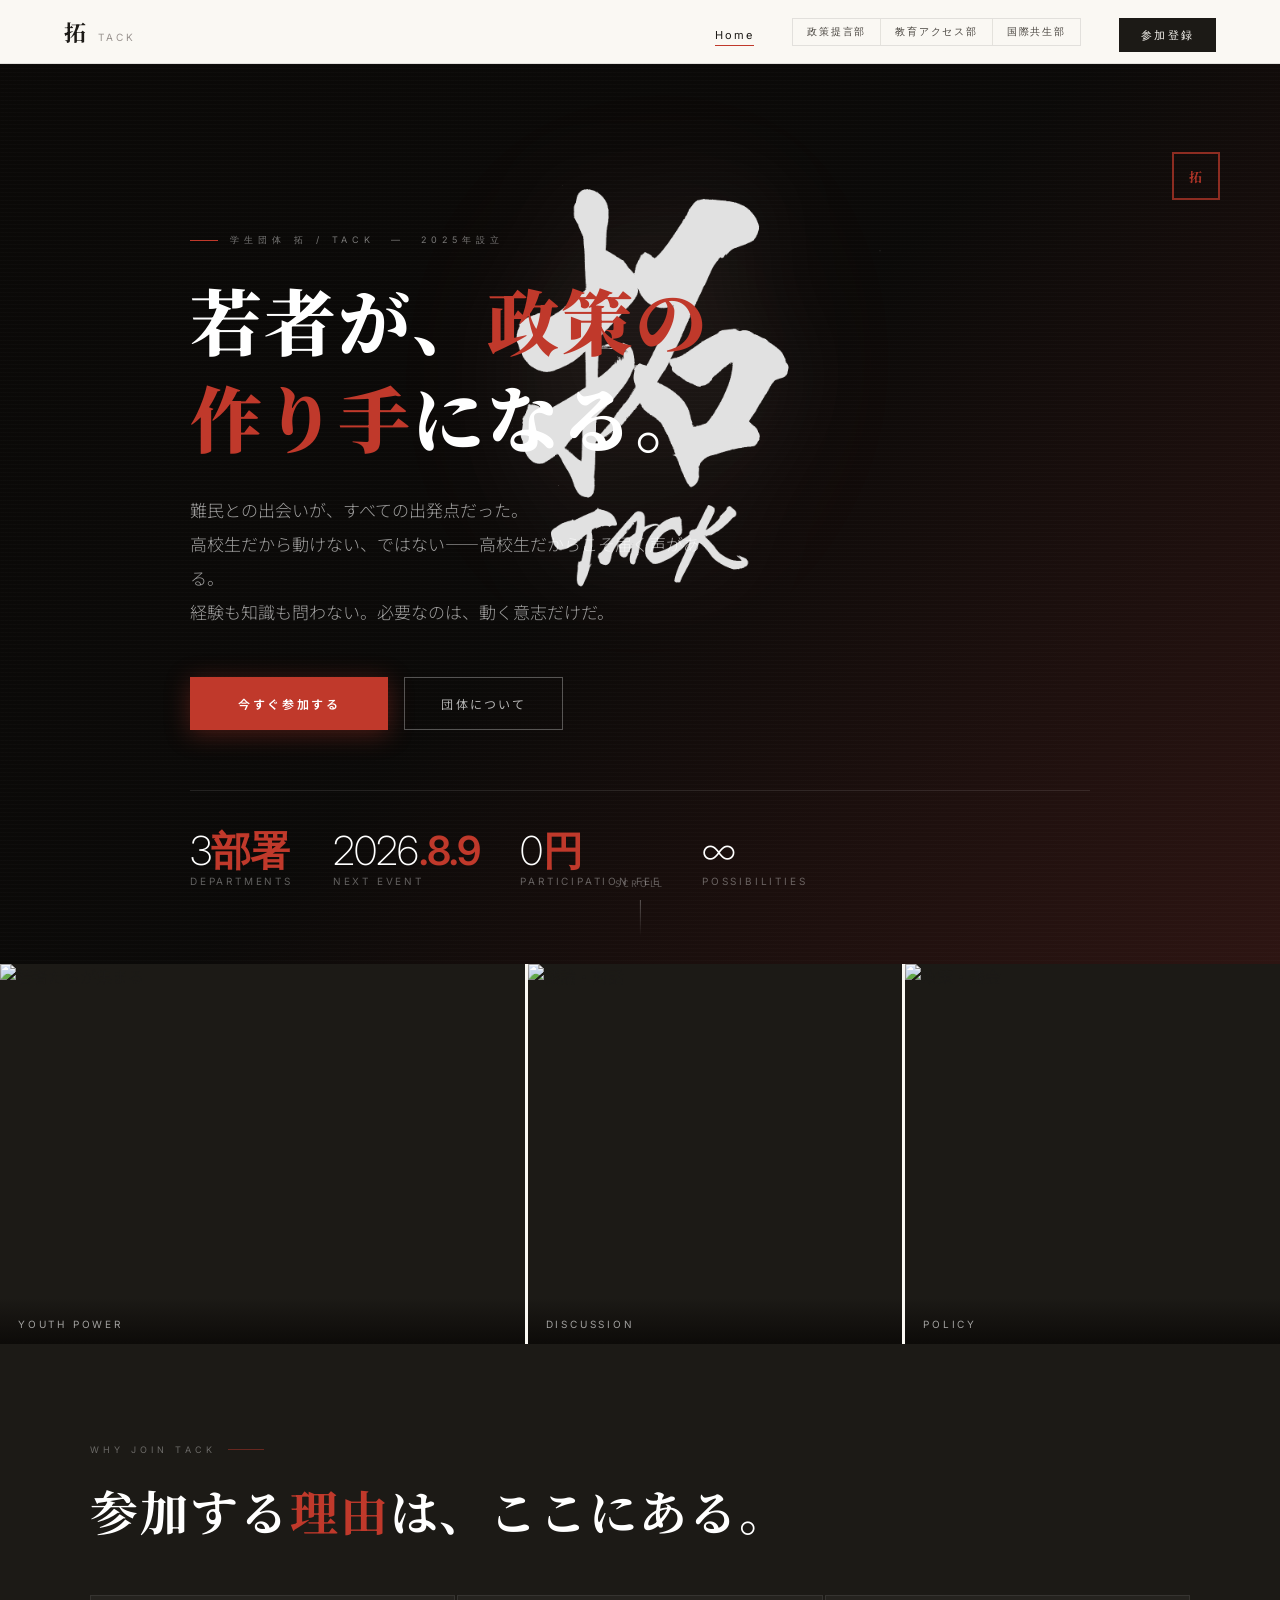
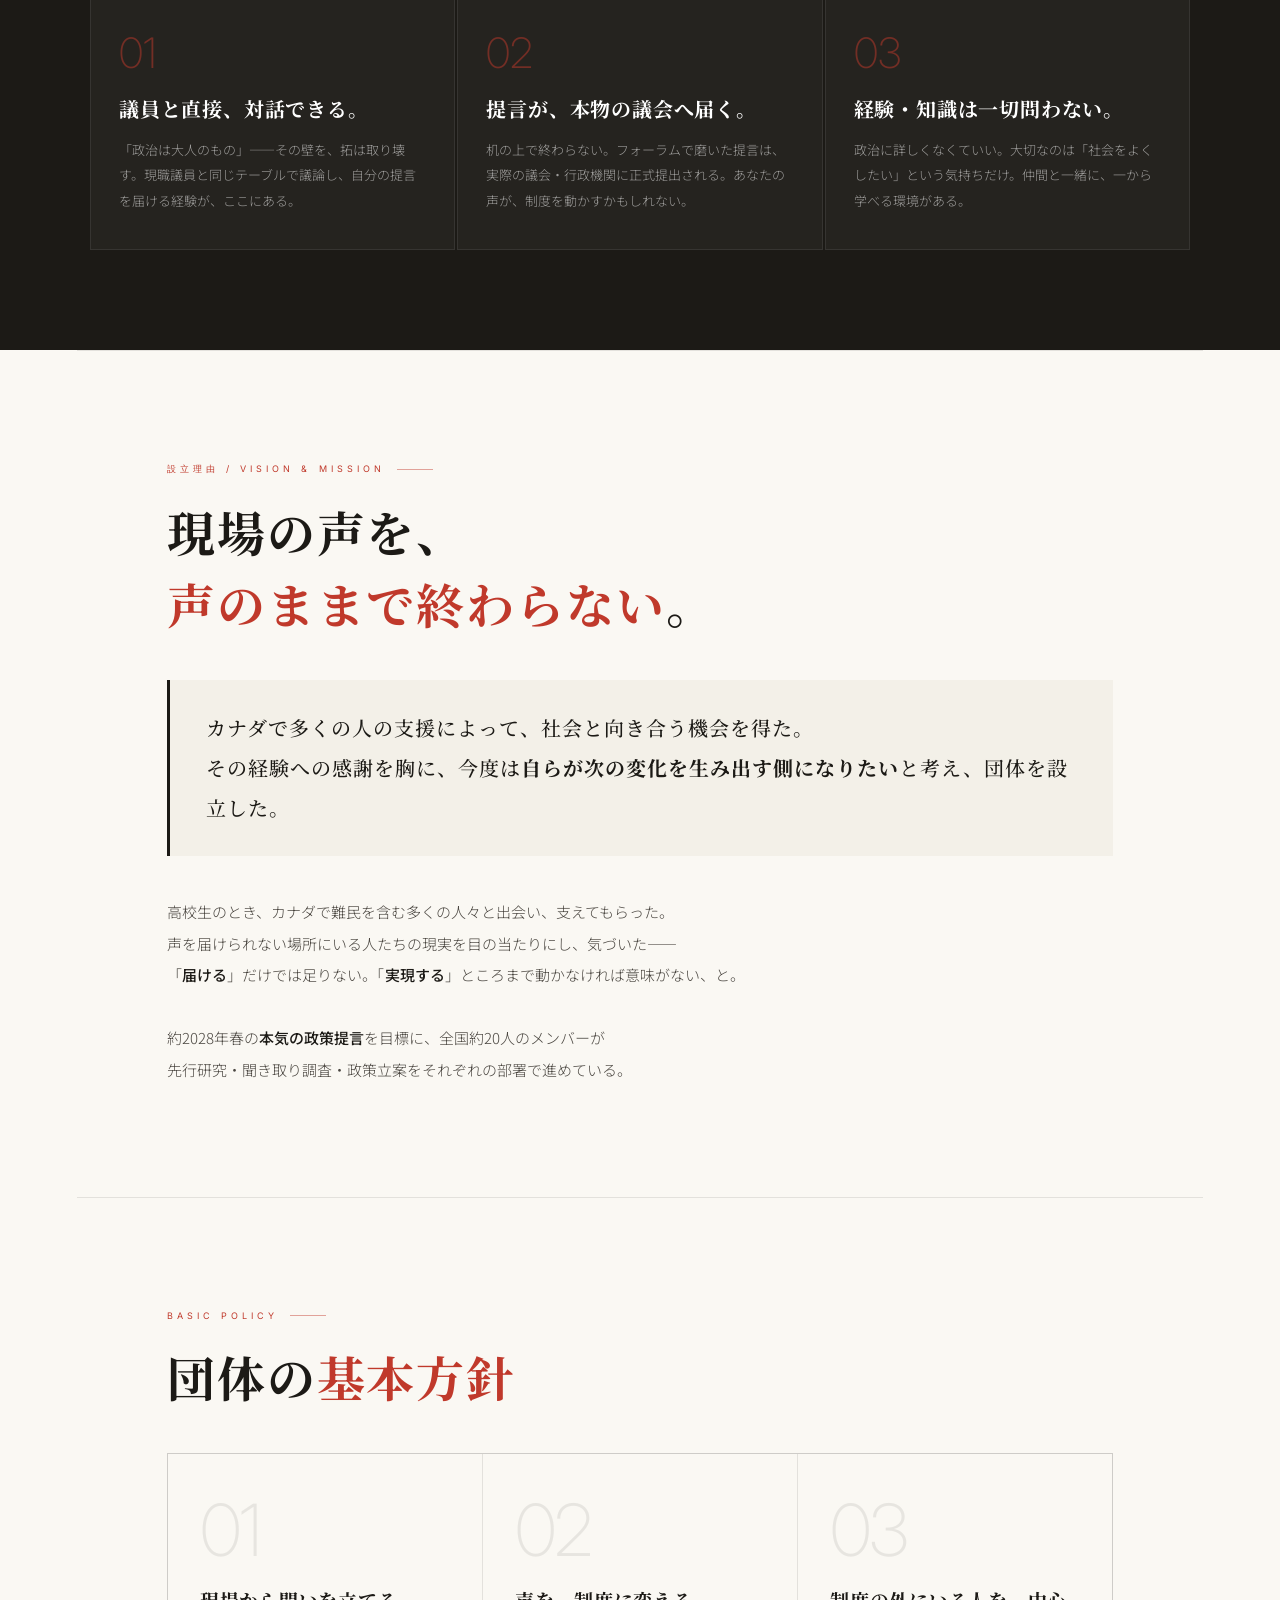
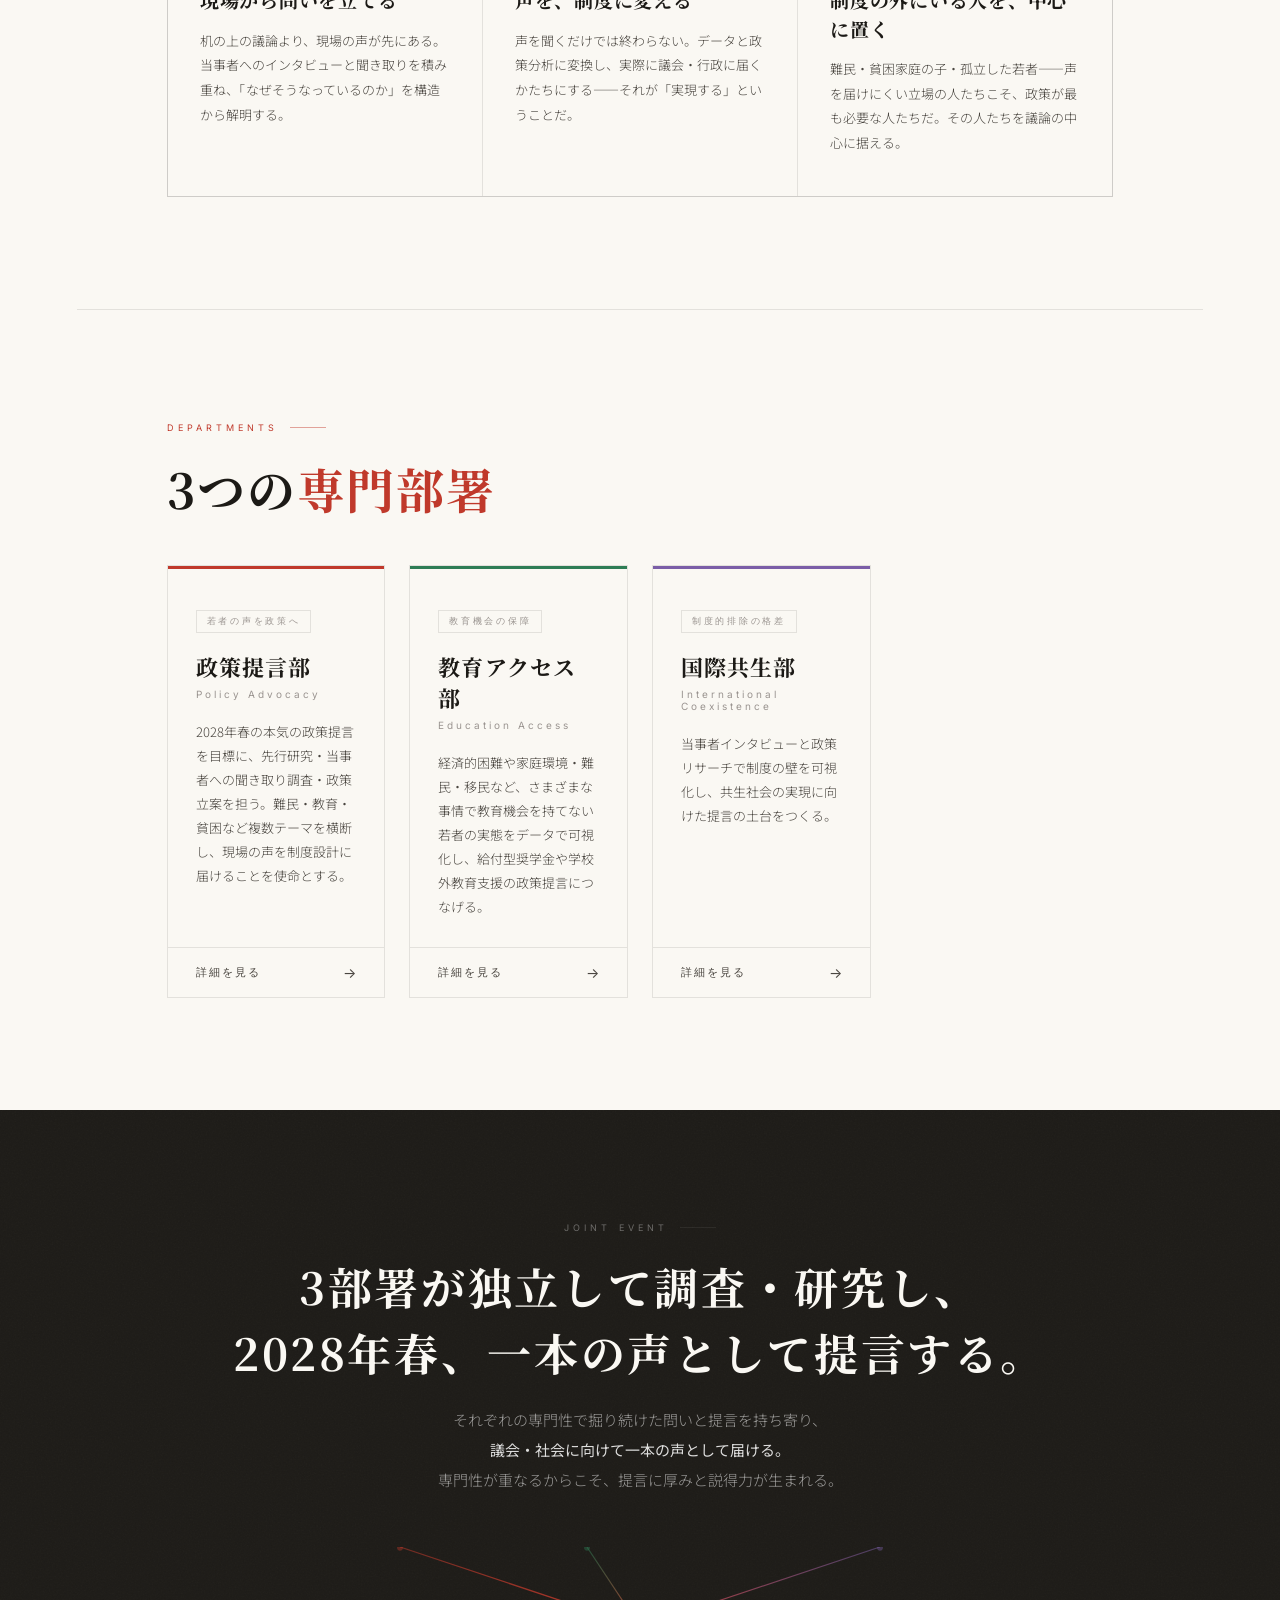
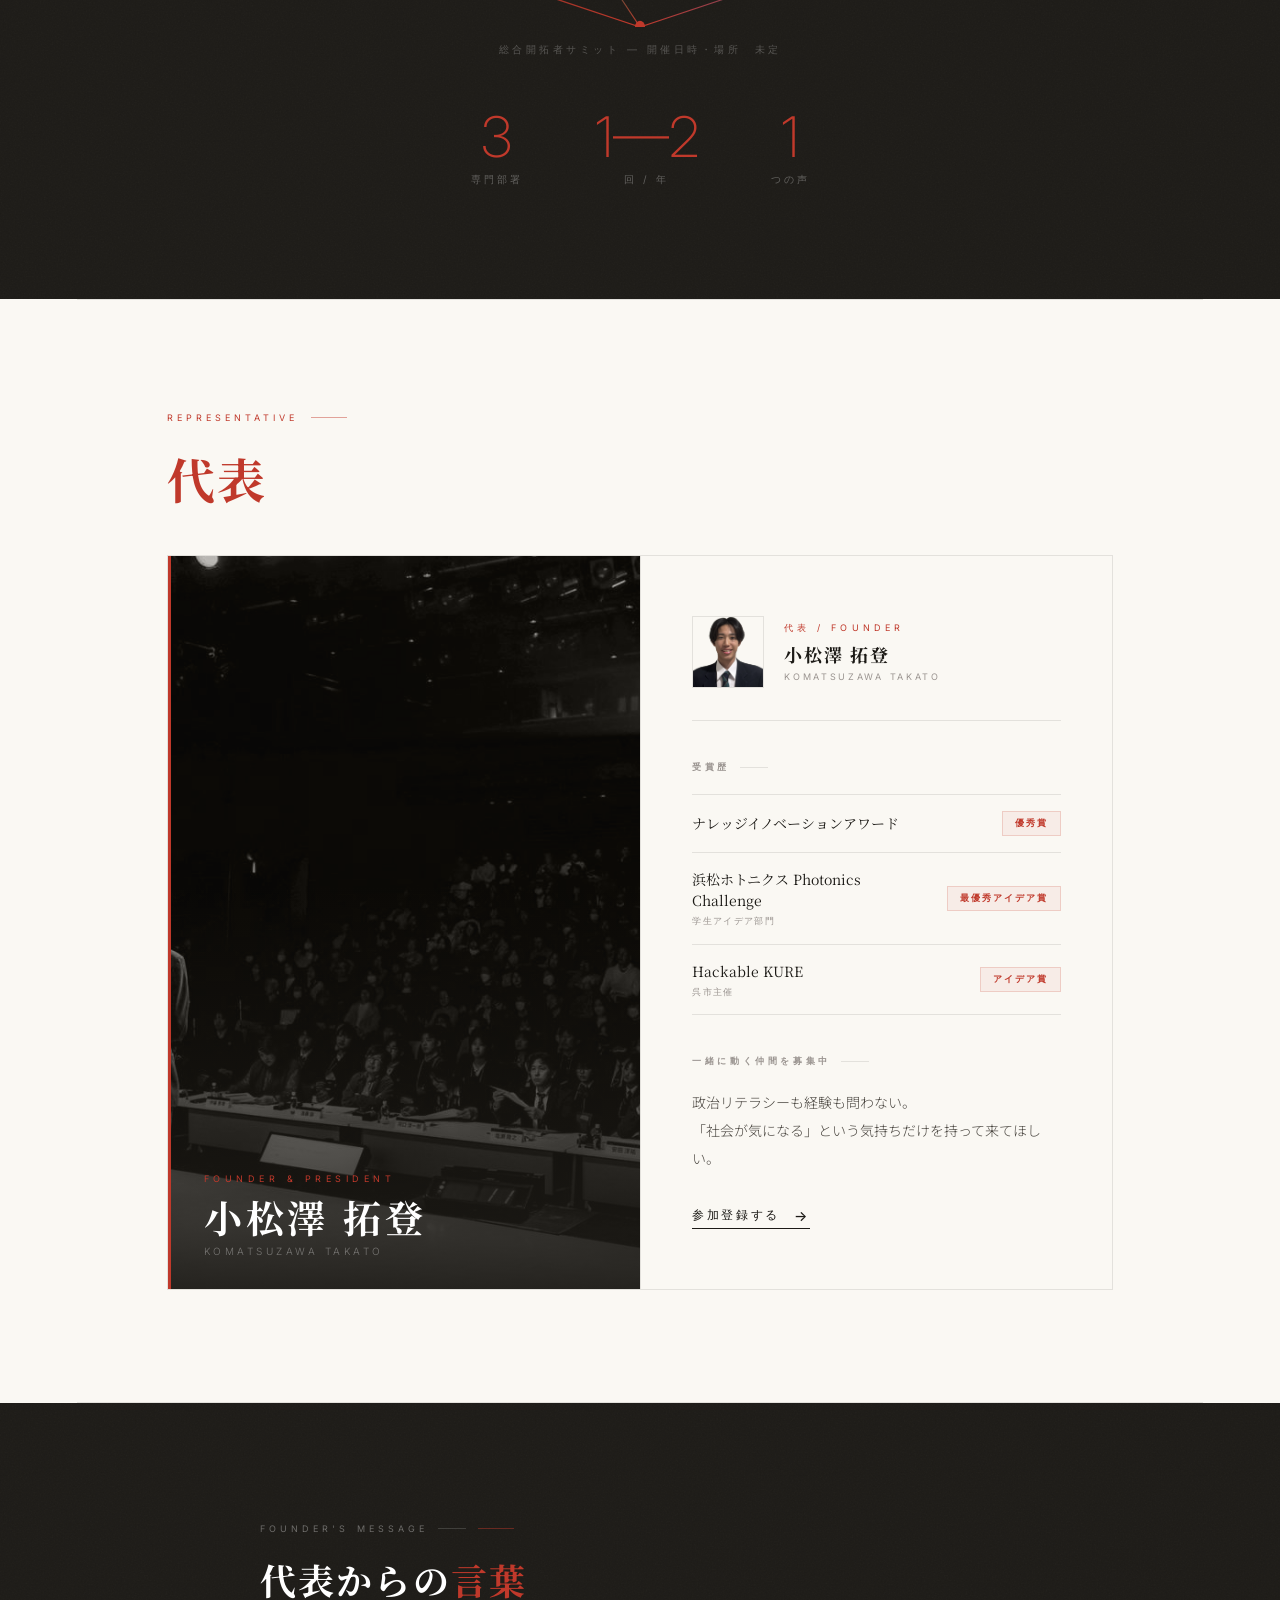
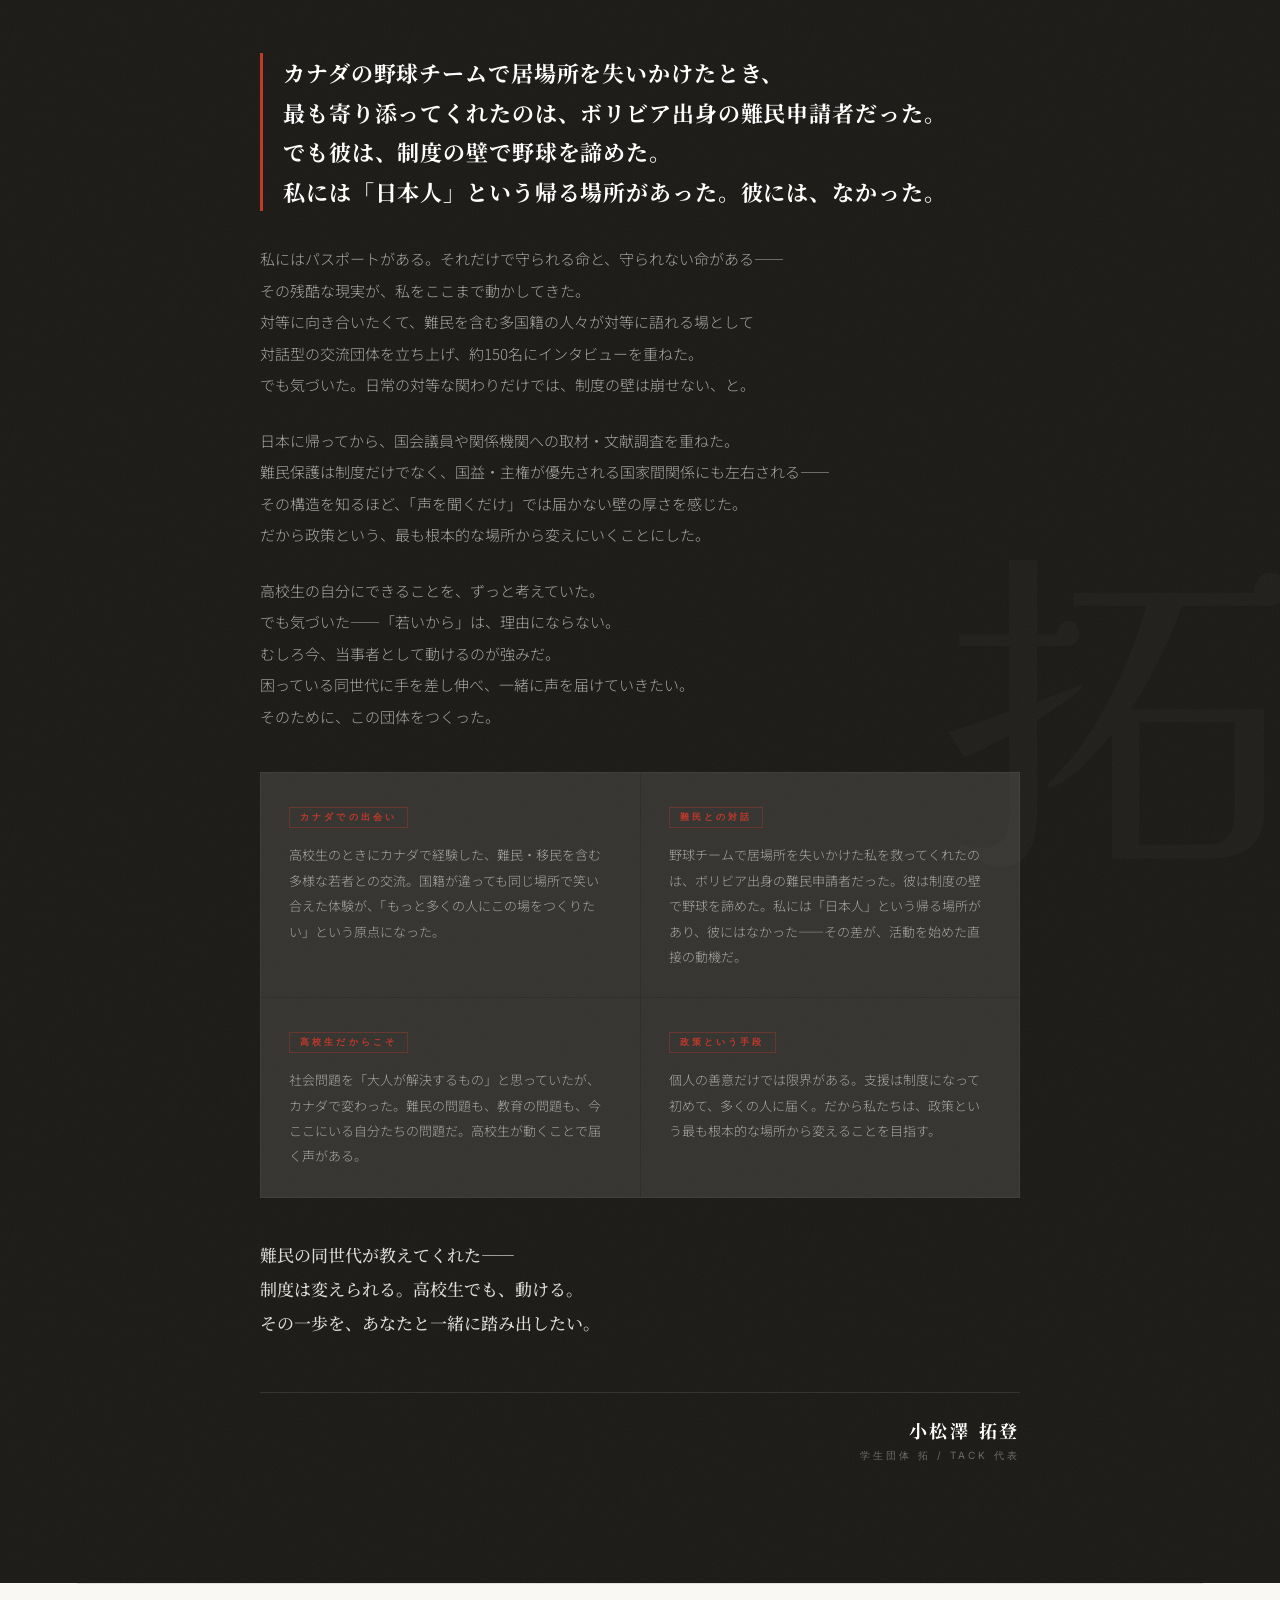
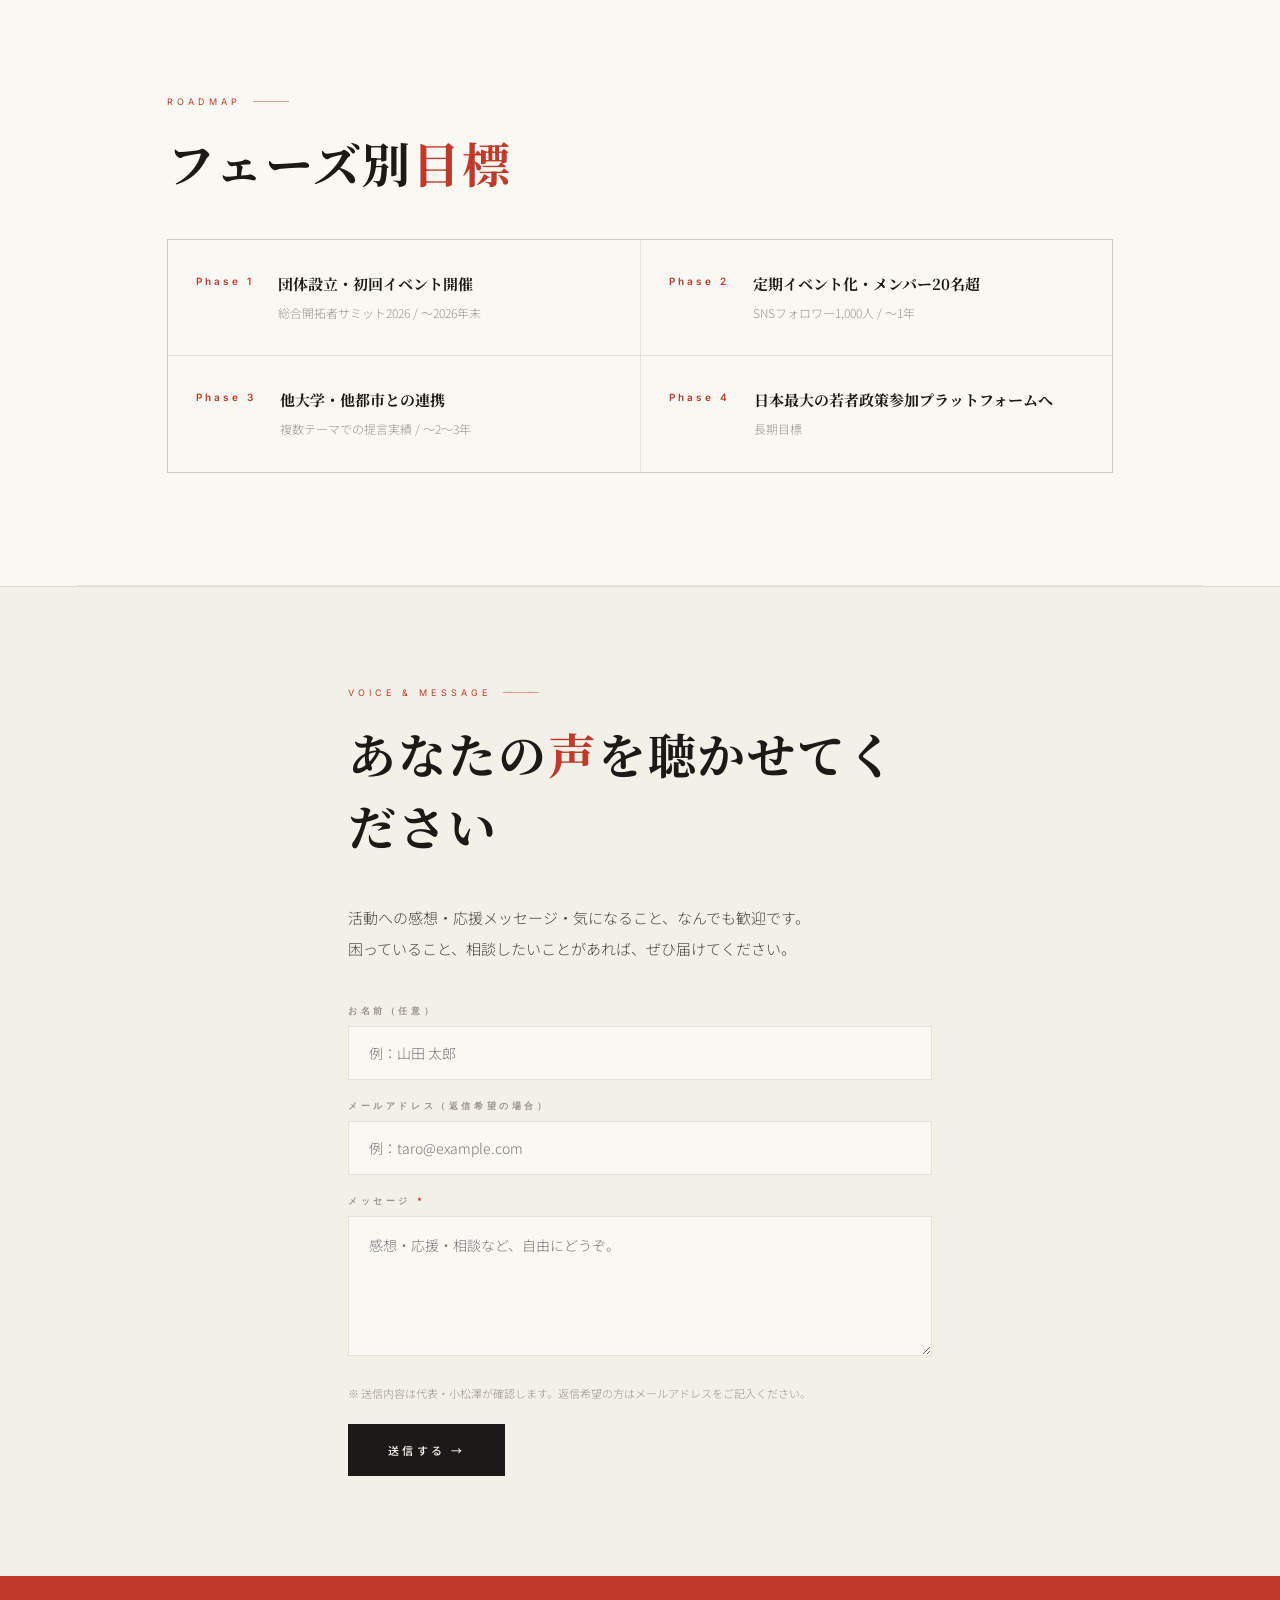
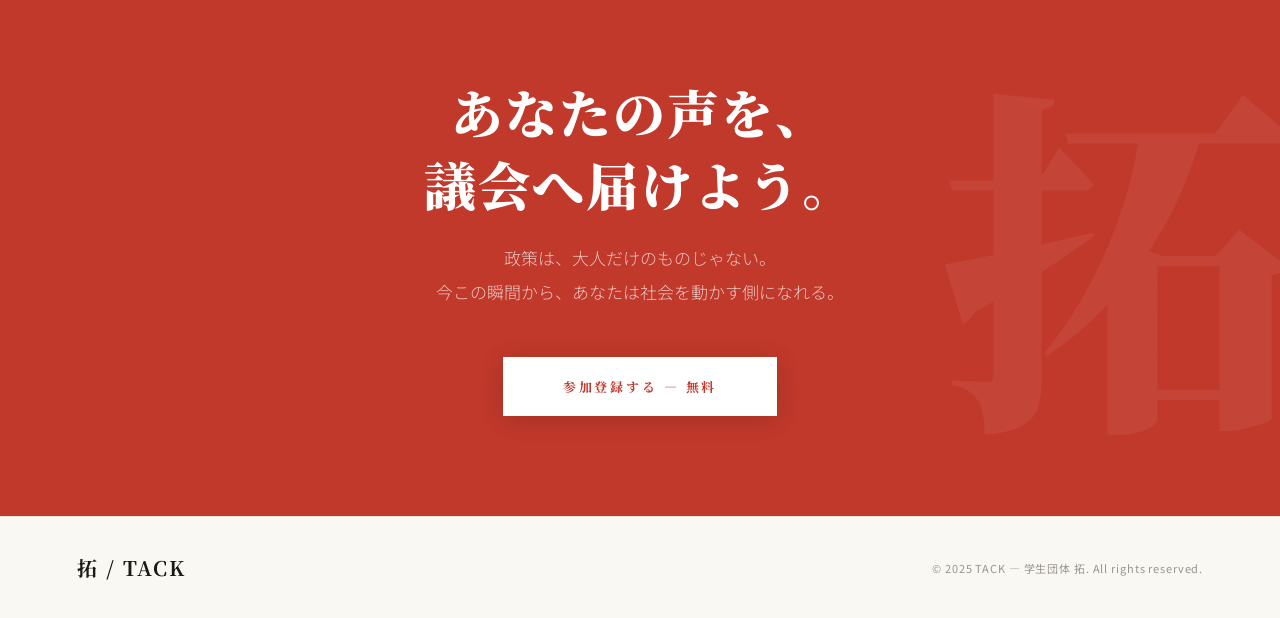
==== commit 472a7d38: "Update Basic Policy cards to 改案B (現場感のある言葉) Co-Authored-By: Claude Sonnet 4.6 <noreply@anthropic.com" ====
--- a/index.html
+++ b/index.html
@@ -1219,20 +1219,20 @@
       <div class="policy-card">
         <div class="policy-accent-line"></div>
         <div class="policy-num">01</div>
-        <h3 class="policy-title">機会格差の解消</h3>
-        <p class="policy-text">政治参加は、意識の高い一部の若者だけのものではない。どんな背景を持つ若者にも開かれた場をつくる。「構造の問題」として捉え、制度から変える。</p>
+        <h3 class="policy-title">現場から問いを立てる</h3>
+        <p class="policy-text">机の上の議論より、現場の声が先にある。当事者へのインタビューと聞き取りを積み重ね、「なぜそうなっているのか」を構造から解明する。</p>
       </div>
       <div class="policy-card">
         <div class="policy-accent-line"></div>
         <div class="policy-num">02</div>
-        <h3 class="policy-title">エビデンスに基づく政策形成</h3>
-        <p class="policy-text">「なんとなくこう思う」ではなく、データと構造分析をもとに提言する。若者だからと言い訳せず、本物の課題に本気で向き合う。</p>
+        <h3 class="policy-title">声を、制度に変える</h3>
+        <p class="policy-text">声を聞くだけでは終わらない。データと政策分析に変換し、実際に議会・行政に届くかたちにする——それが「実現する」ということだ。</p>
       </div>
       <div class="policy-card">
         <div class="policy-accent-line"></div>
         <div class="policy-num">03</div>
-        <h3 class="policy-title">声を届けにくい立場への眼差し</h3>
-        <p class="policy-text">政治から最も遠い場所にいる人たちを、議論の中心に置く。声を届けられない人の代わりに声を上げる意識を、すべての活動の軸に据える。</p>
+        <h3 class="policy-title">制度の外にいる人を、中心に置く</h3>
+        <p class="policy-text">難民・貧困家庭の子・孤立した若者——声を届けにくい立場の人たちこそ、政策が最も必要な人たちだ。その人たちを議論の中心に据える。</p>
       </div>
     </div>
   </section>
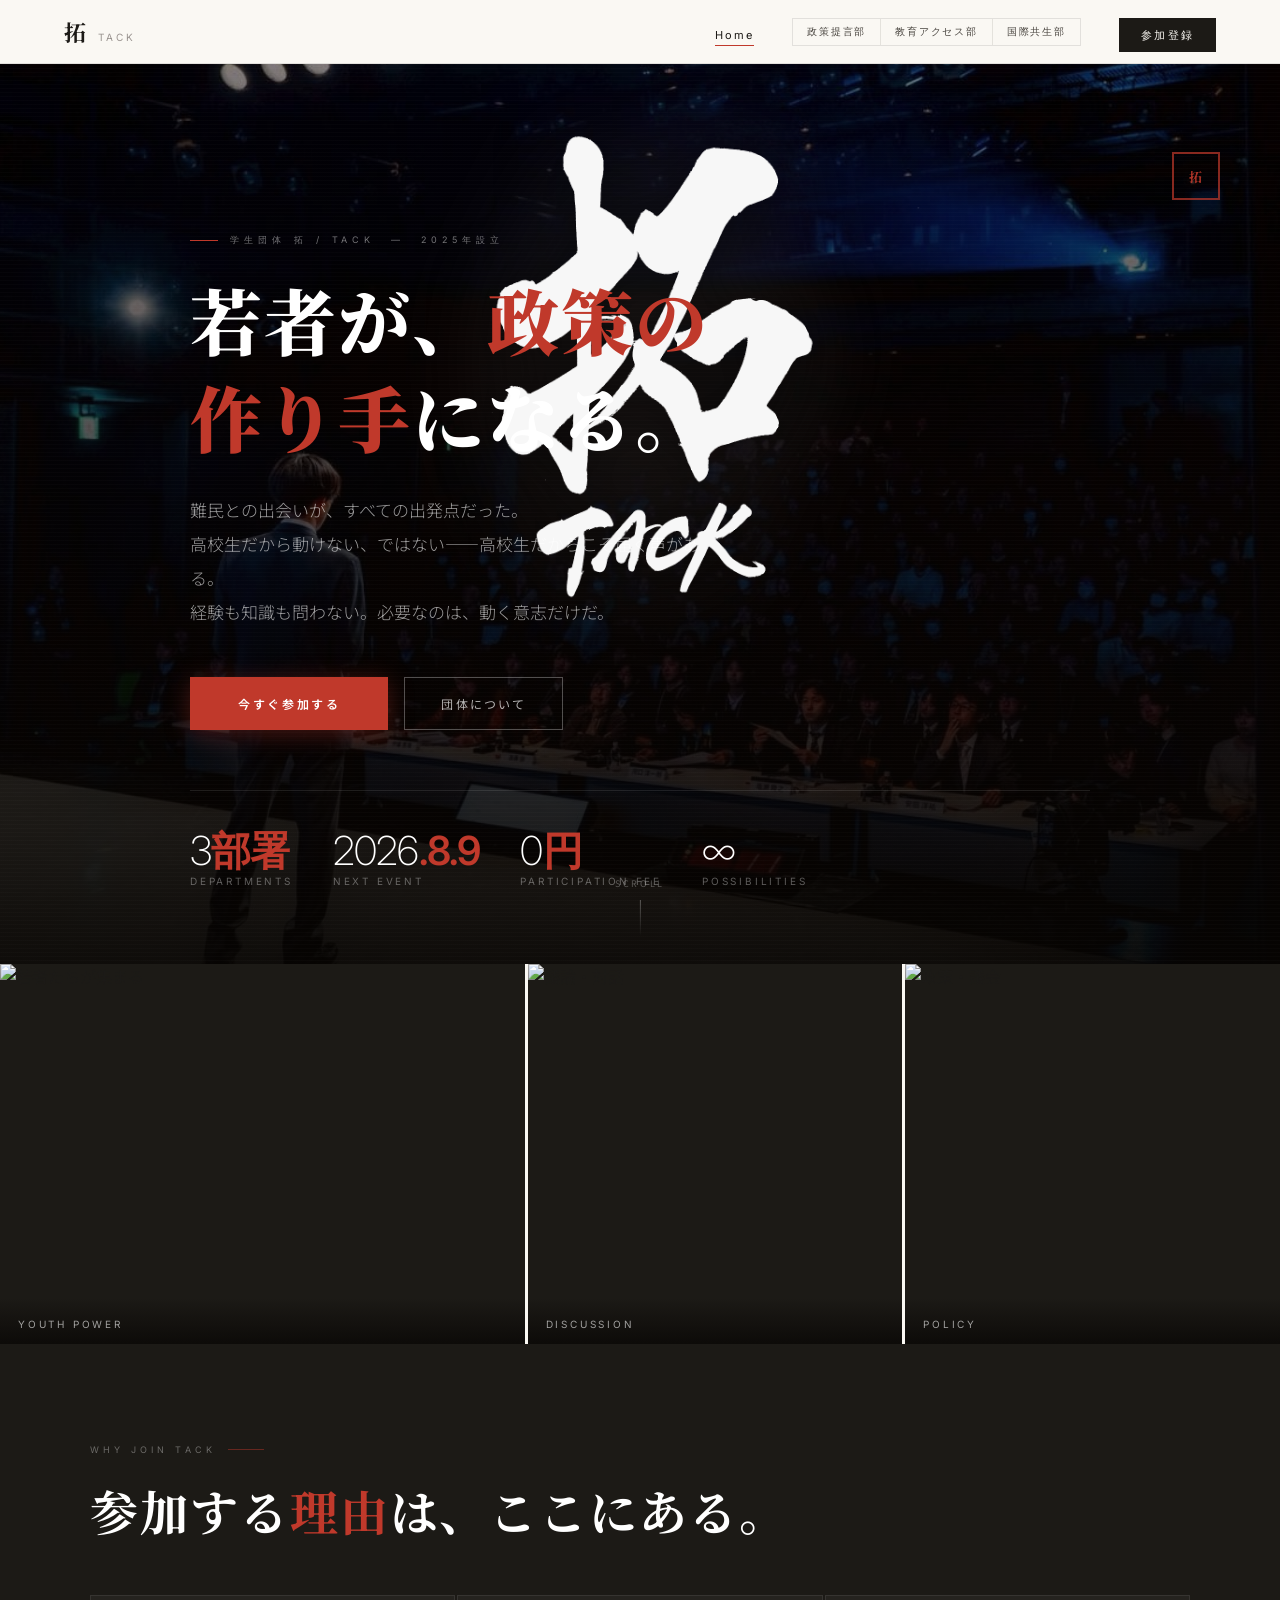
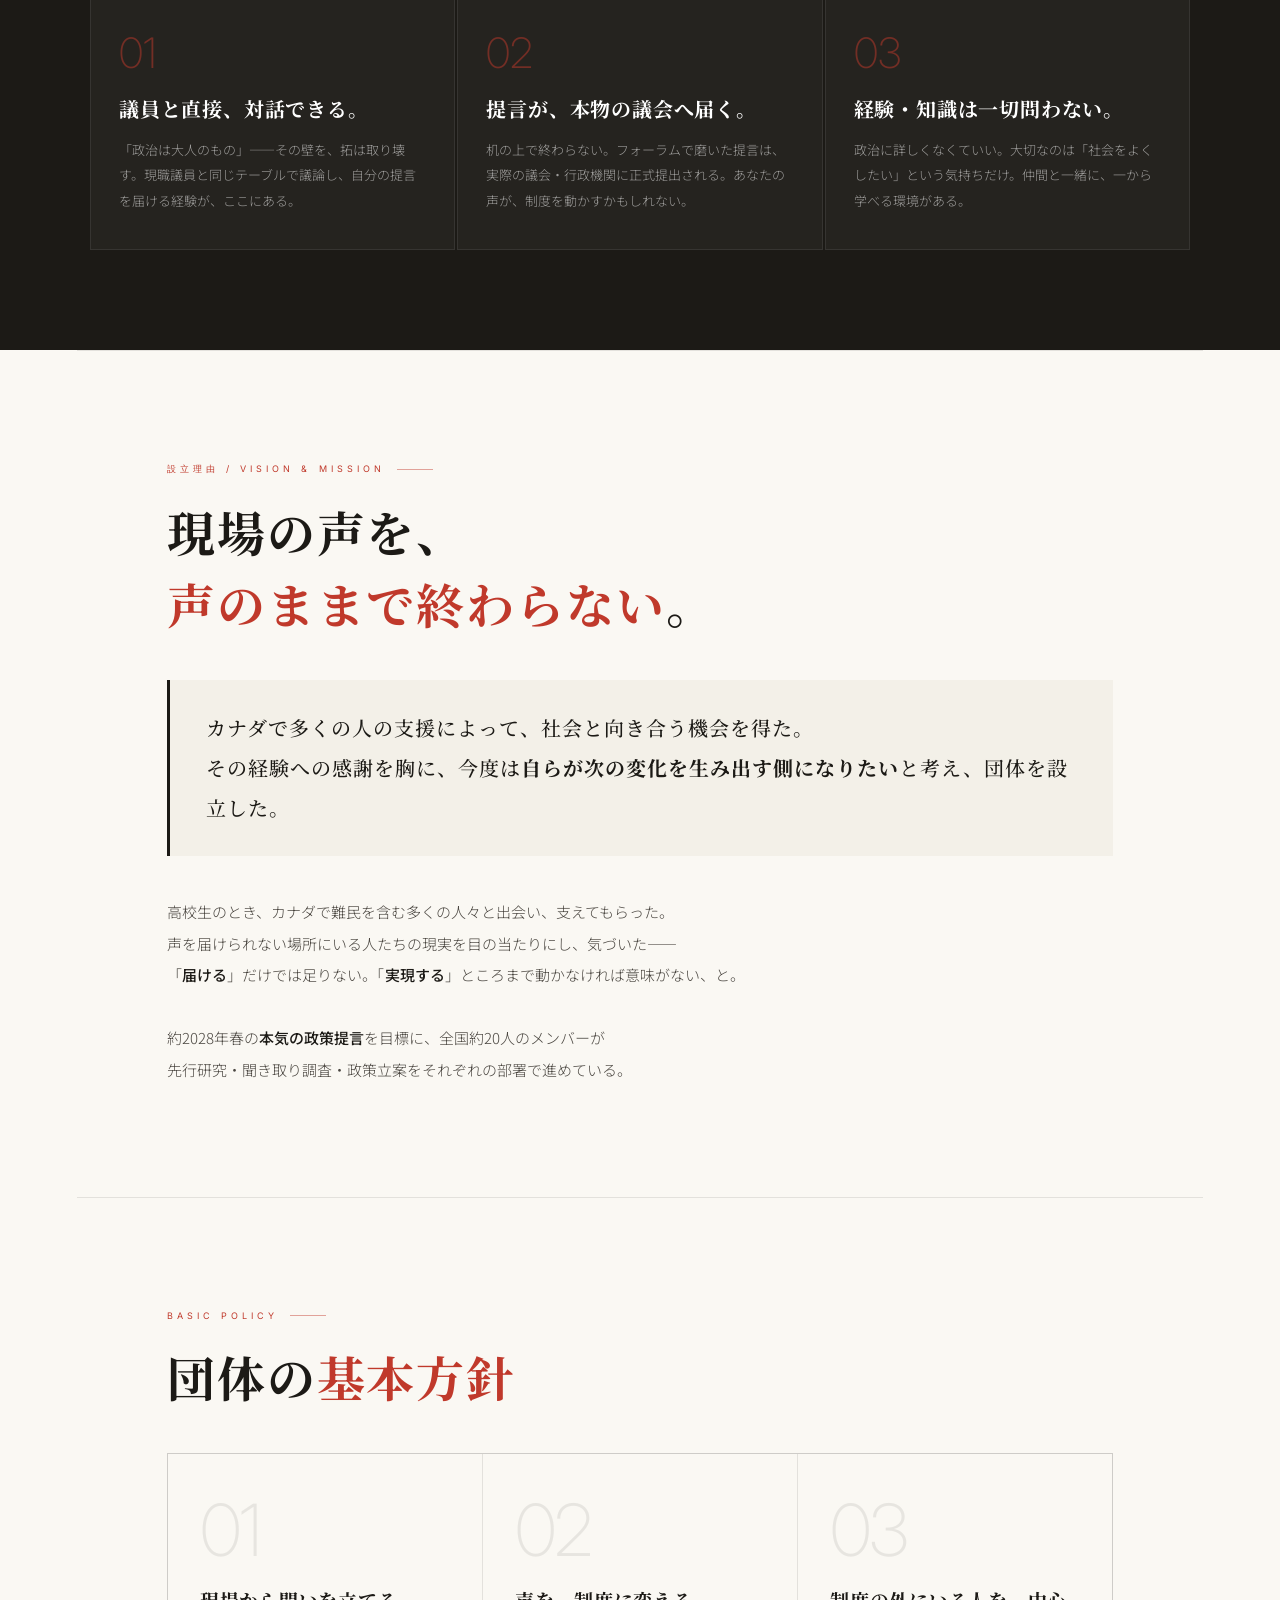
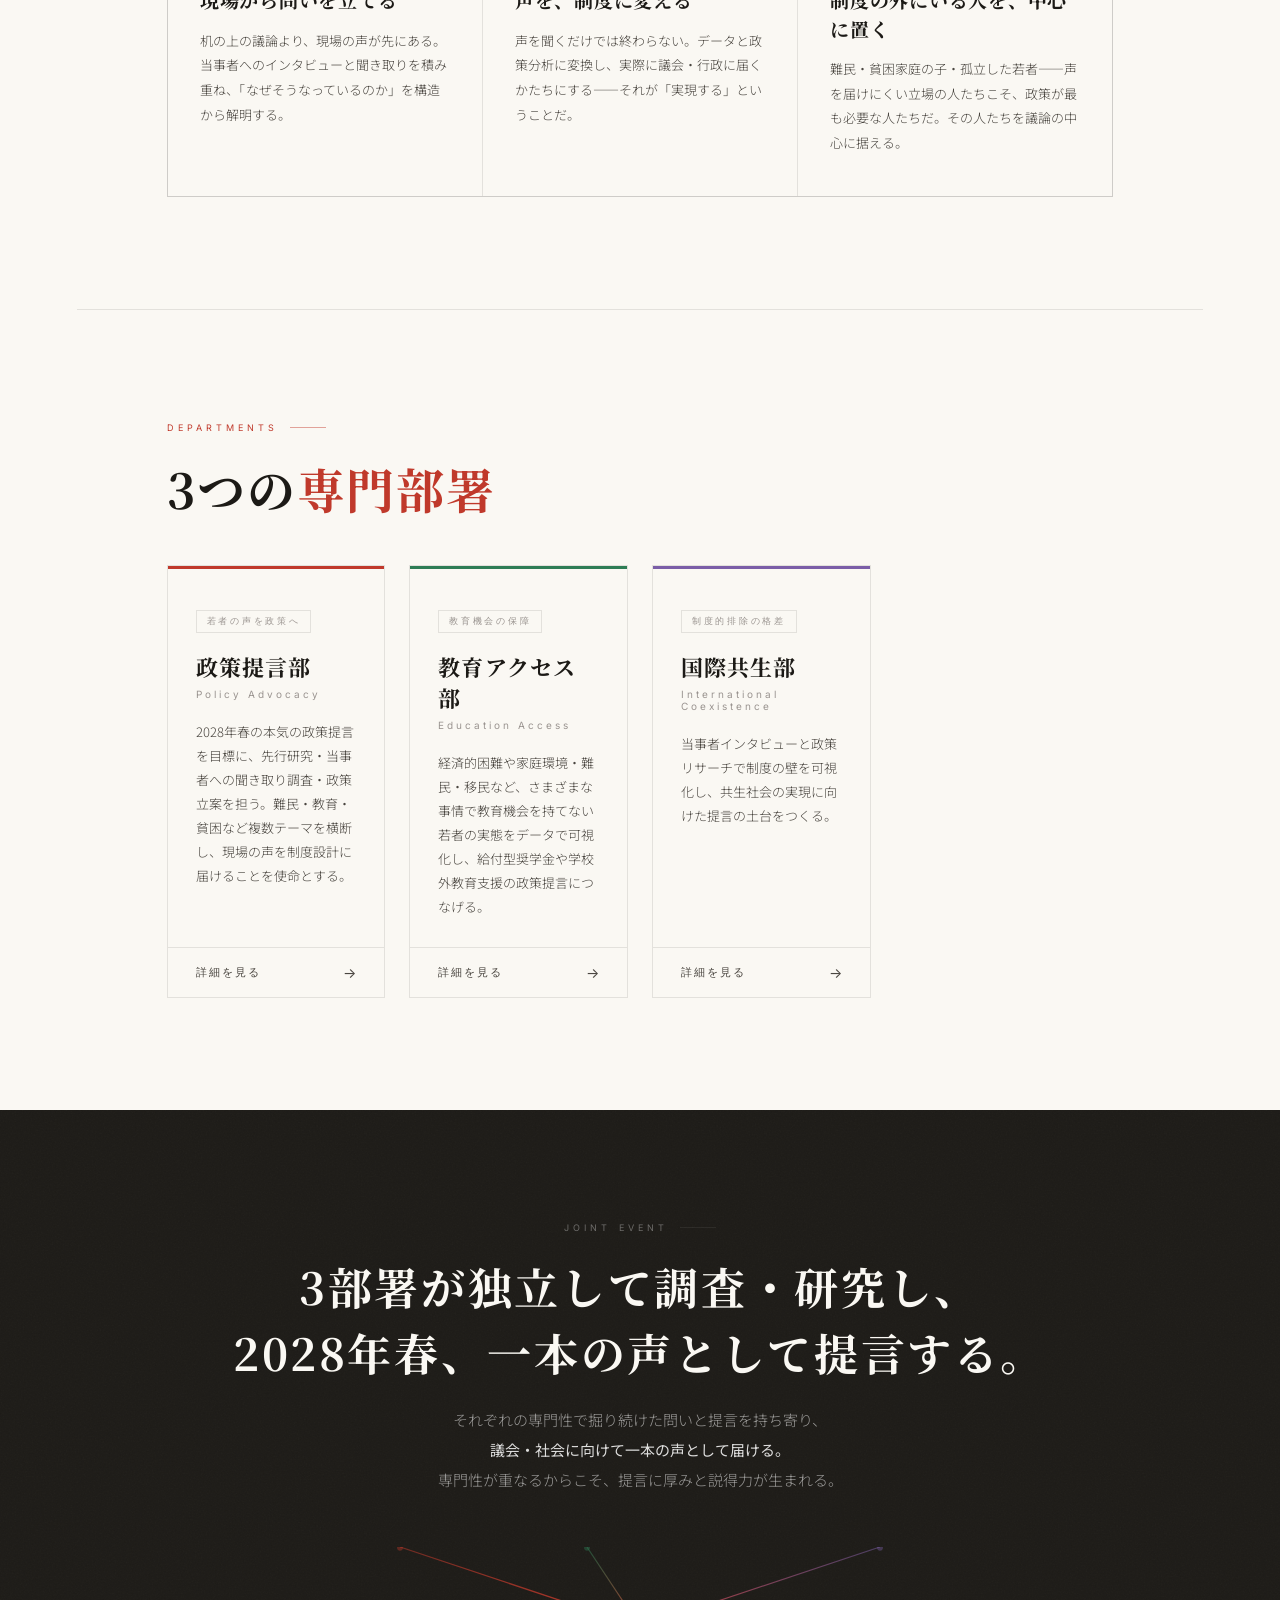
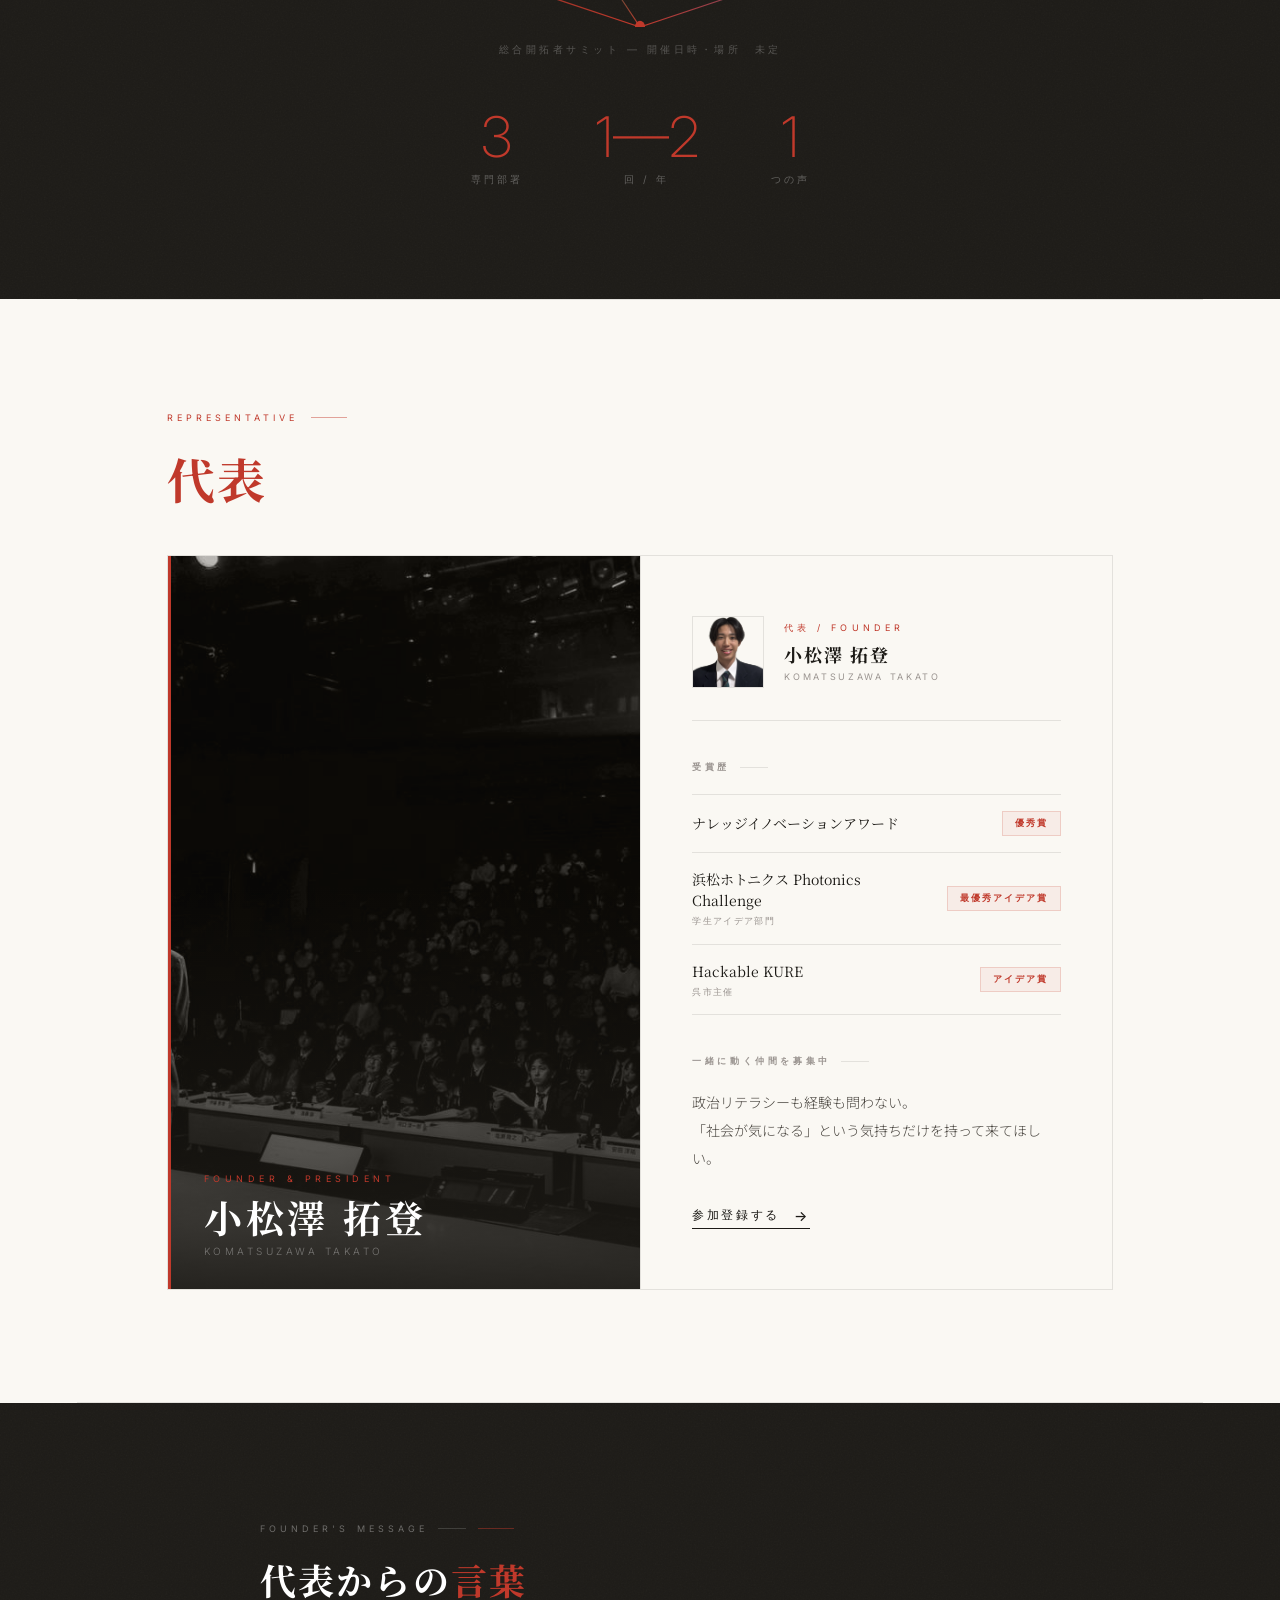
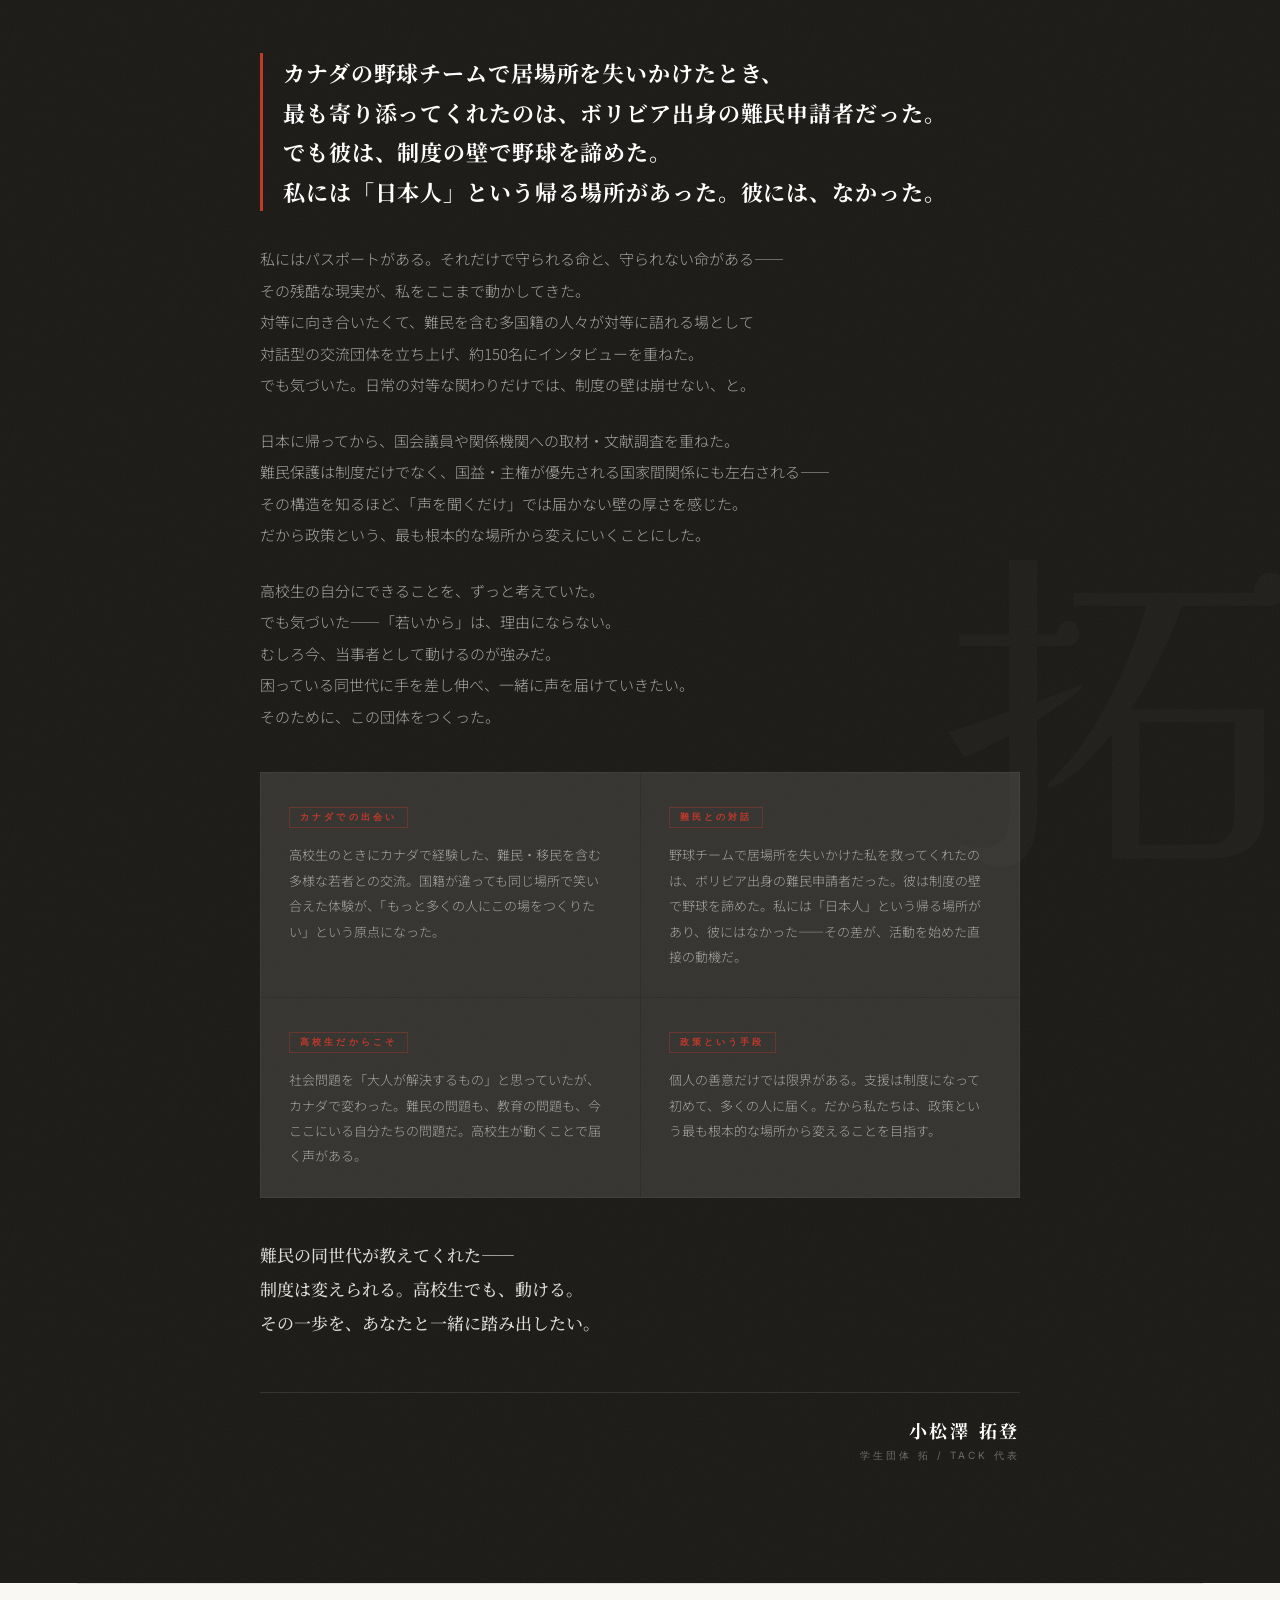
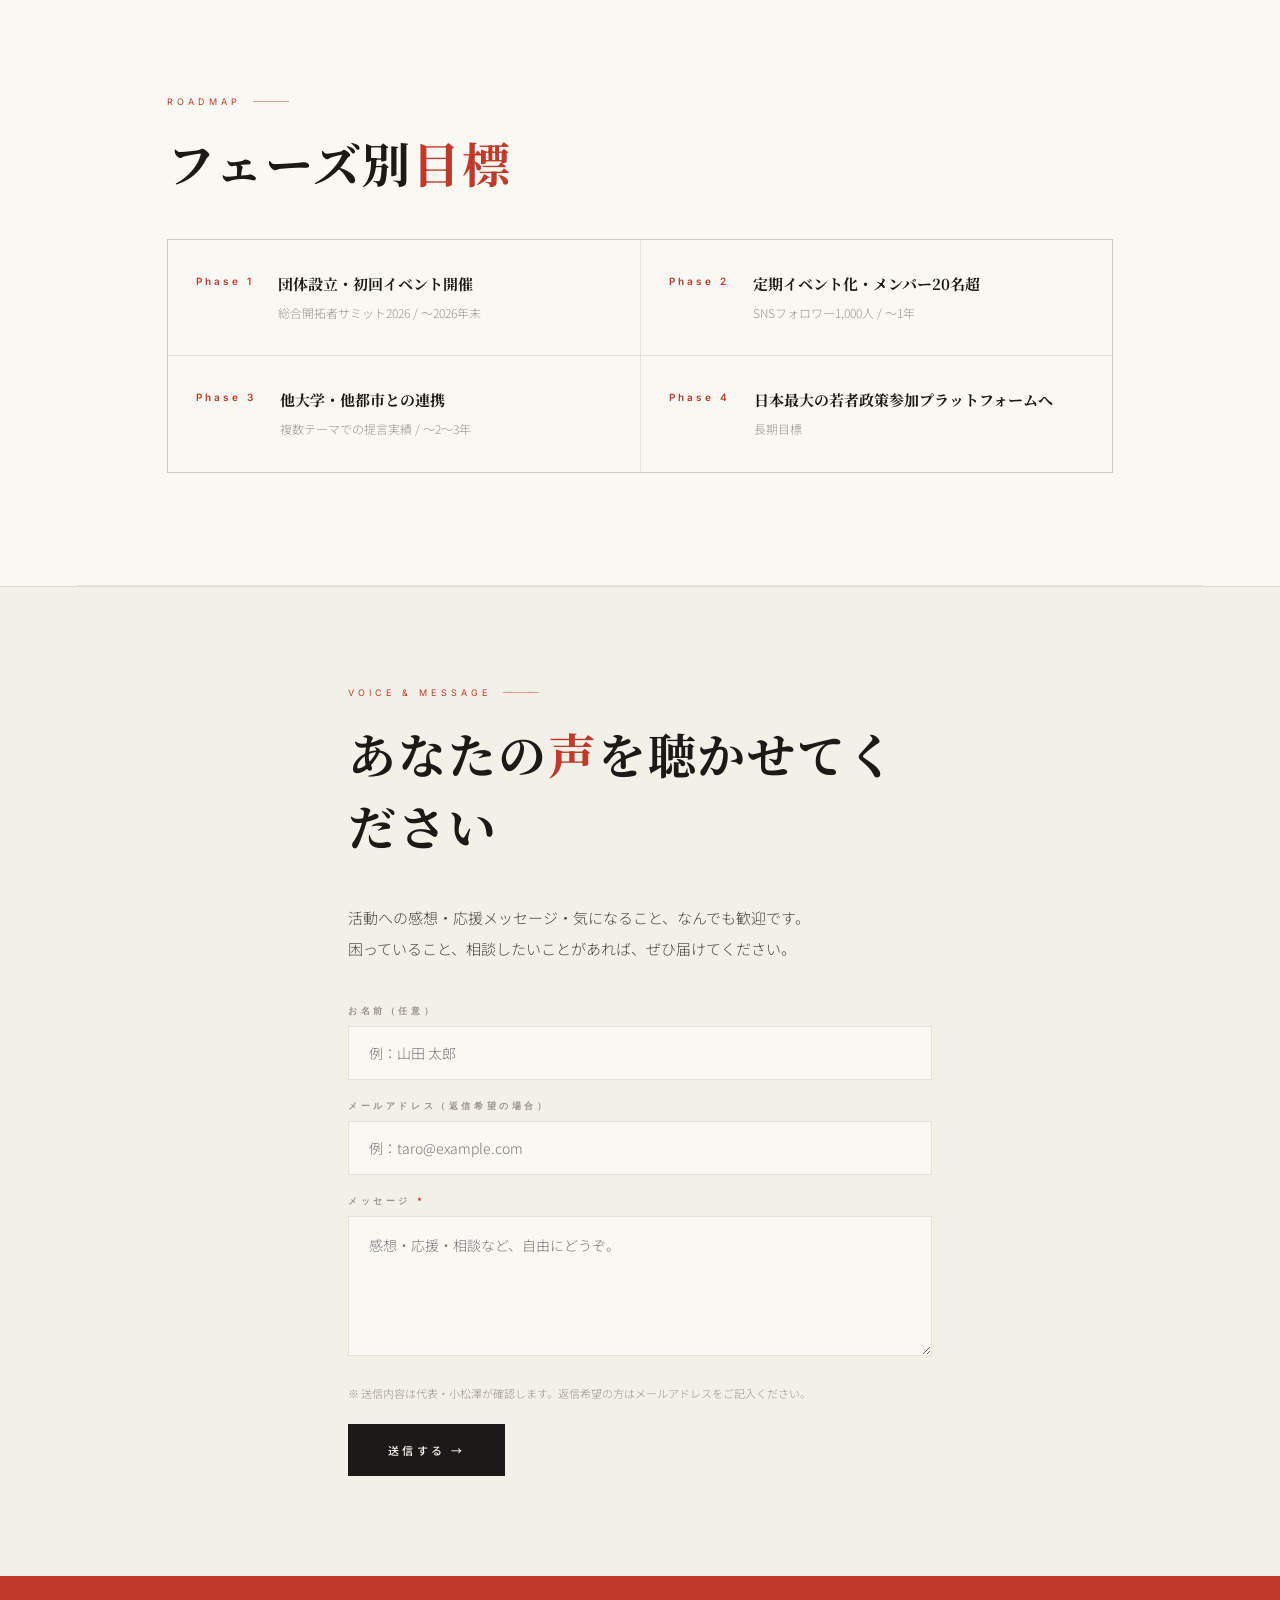
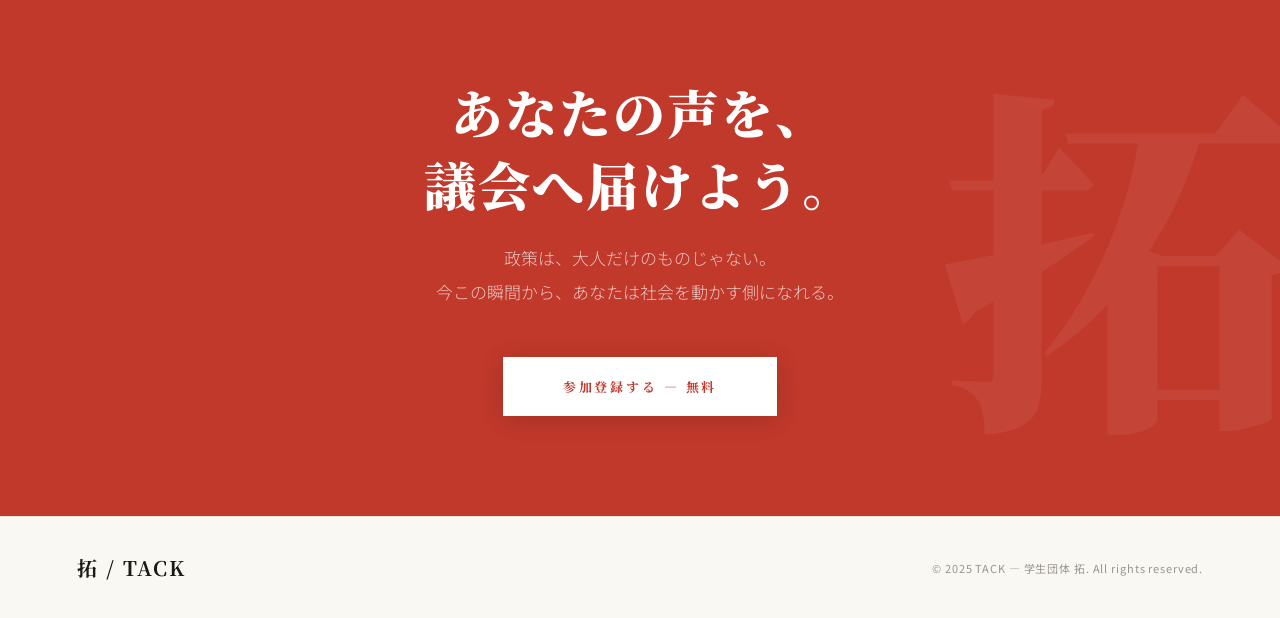
==== commit 3f22dc19: "Replace hero bg with stage.jpg, logo displayed independently on top Co-Authored-By: Claude Sonnet 4." ====
--- a/index.html
+++ b/index.html
@@ -82,7 +82,7 @@
     .hero-shodo-wrap {
       position: absolute;
       top: 0; left: 0; right: 0;
-      bottom: 30%;          /* 下30%は空けてテキストエリアを確保 */
+      bottom: 35%;
       display: flex;
       align-items: center;
       justify-content: center;
@@ -90,14 +90,16 @@
       pointer-events: none;
     }
     .hero-shodo-wrap img {
-      width: clamp(220px, 38vw, 520px);
-      opacity: 0.88;
-      filter: drop-shadow(0 0 48px rgba(255,255,255,0.10)) drop-shadow(0 0 100px rgba(192,57,43,0.10));
+      width: clamp(240px, 44vw, 580px);
+      opacity: 0.97;
+      filter:
+        drop-shadow(0 4px 32px rgba(0,0,0,0.7))
+        drop-shadow(0 0 60px rgba(255,255,255,0.12));
       animation: shodo-glow 7s ease-in-out infinite alternate;
     }
     @keyframes shodo-glow {
-      from { opacity: 0.78; filter: drop-shadow(0 0 30px rgba(255,255,255,0.07)); }
-      to   { opacity: 0.95; filter: drop-shadow(0 0 60px rgba(255,255,255,0.15)) drop-shadow(0 0 110px rgba(192,57,43,0.14)); }
+      from { opacity: 0.90; filter: drop-shadow(0 4px 24px rgba(0,0,0,0.6)) drop-shadow(0 0 40px rgba(255,255,255,0.08)); }
+      to   { opacity: 1.00; filter: drop-shadow(0 4px 40px rgba(0,0,0,0.8)) drop-shadow(0 0 80px rgba(255,255,255,0.18)); }
     }
 
     /* ======== COMMENT SECTION ======== */
@@ -182,29 +184,29 @@
       background: #0d0d0d;
     }
 
-    /* Background photo */
+    /* Background photo — stage.jpg */
     .hero-bg {
       position: absolute; inset: 0;
-      background-image: url('https://images.unsplash.com/photo-1529156069898-49953e39b3ac?w=1920&q=80');
+      background-image: url('stage.jpg');
       background-size: cover;
-      background-position: center 30%;
-      filter: grayscale(30%);
+      background-position: center 40%;
+      filter: grayscale(10%) brightness(0.6);
       transform: scale(1.04);
-      animation: hero-zoom 14s ease-in-out infinite alternate;
+      animation: hero-zoom 18s ease-in-out infinite alternate;
     }
     @keyframes hero-zoom {
-      from { transform: scale(1.04); }
-      to   { transform: scale(1.10); }
+      from { transform: scale(1.04) translateX(0); }
+      to   { transform: scale(1.08) translateX(-0.5%); }
     }
 
     /* dark gradient overlay */
     .hero-overlay {
       position: absolute; inset: 0;
       background: linear-gradient(
-        135deg,
-        rgba(10,8,6,0.82) 0%,
-        rgba(10,8,6,0.65) 50%,
-        rgba(192,57,43,0.18) 100%
+        to top,
+        rgba(6,4,2,0.92) 0%,
+        rgba(6,4,2,0.55) 45%,
+        rgba(0,0,0,0.15) 100%
       );
     }
     /* scanline texture */
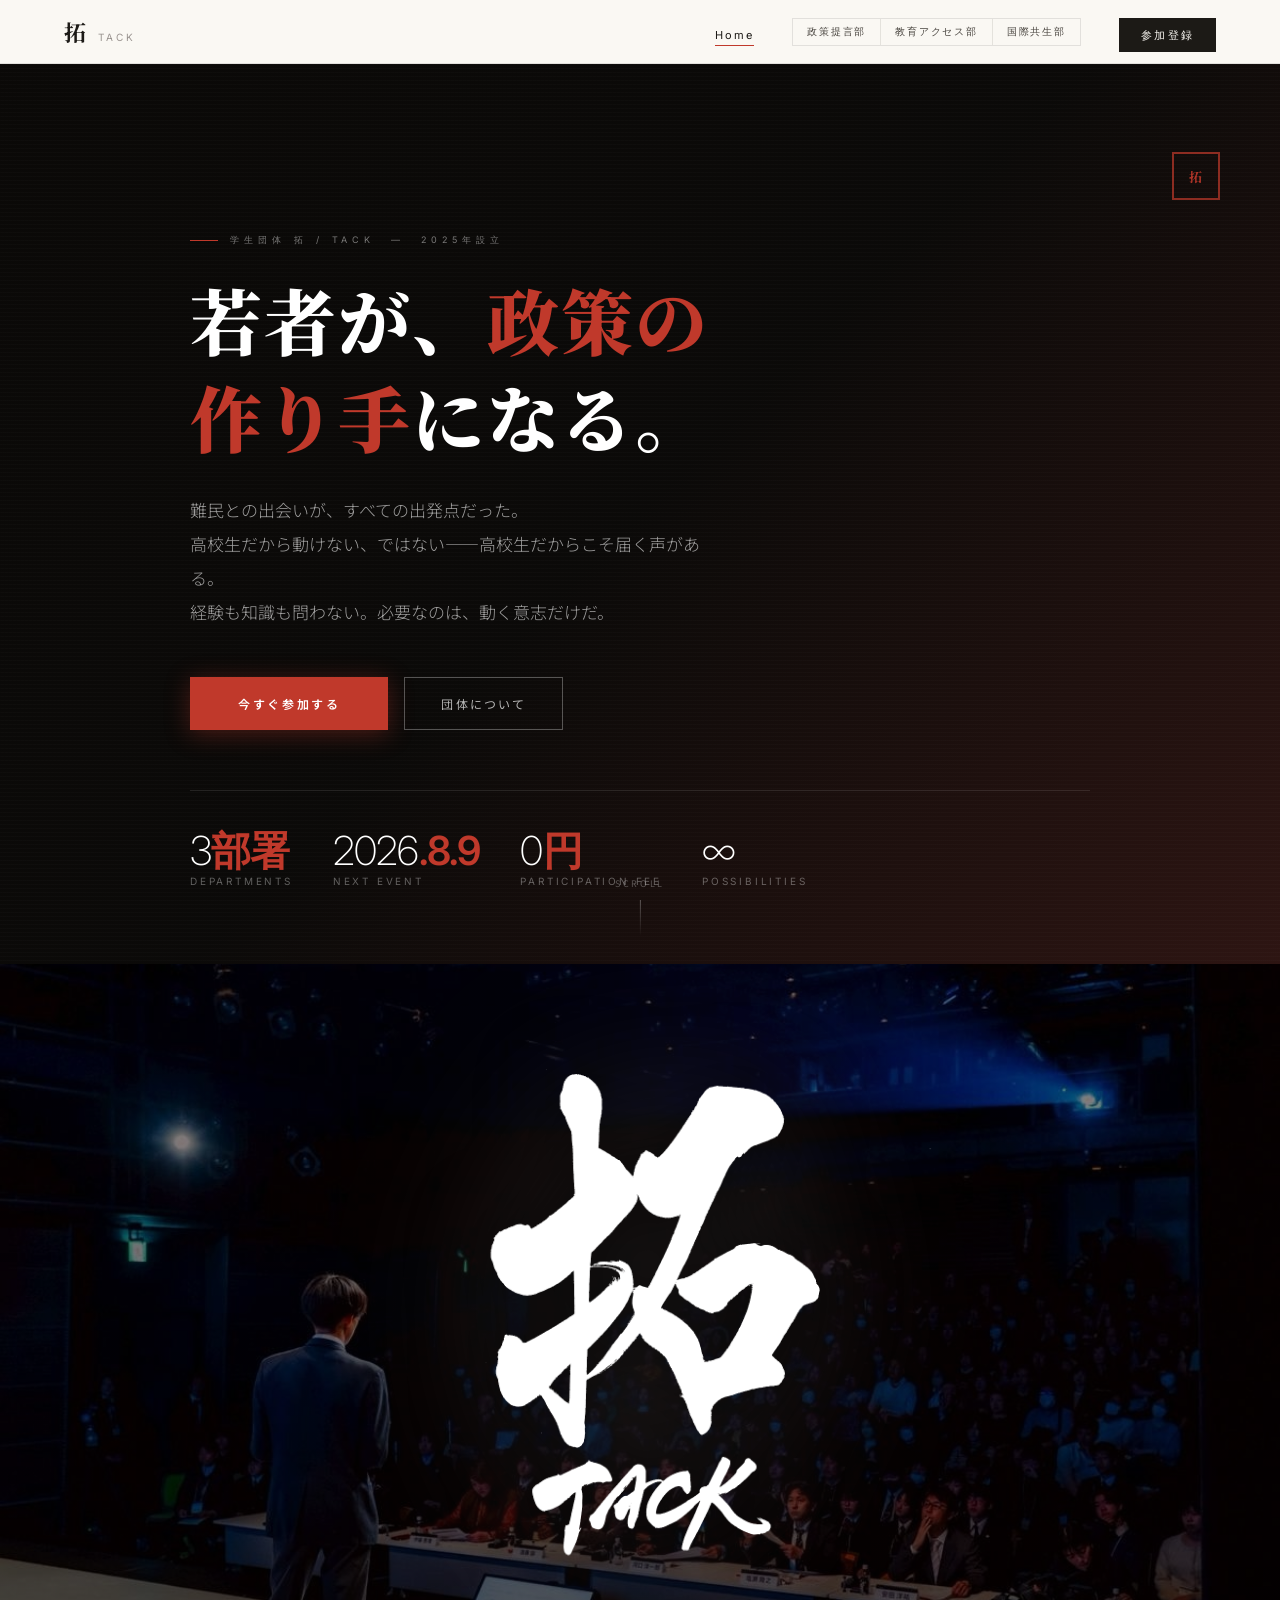
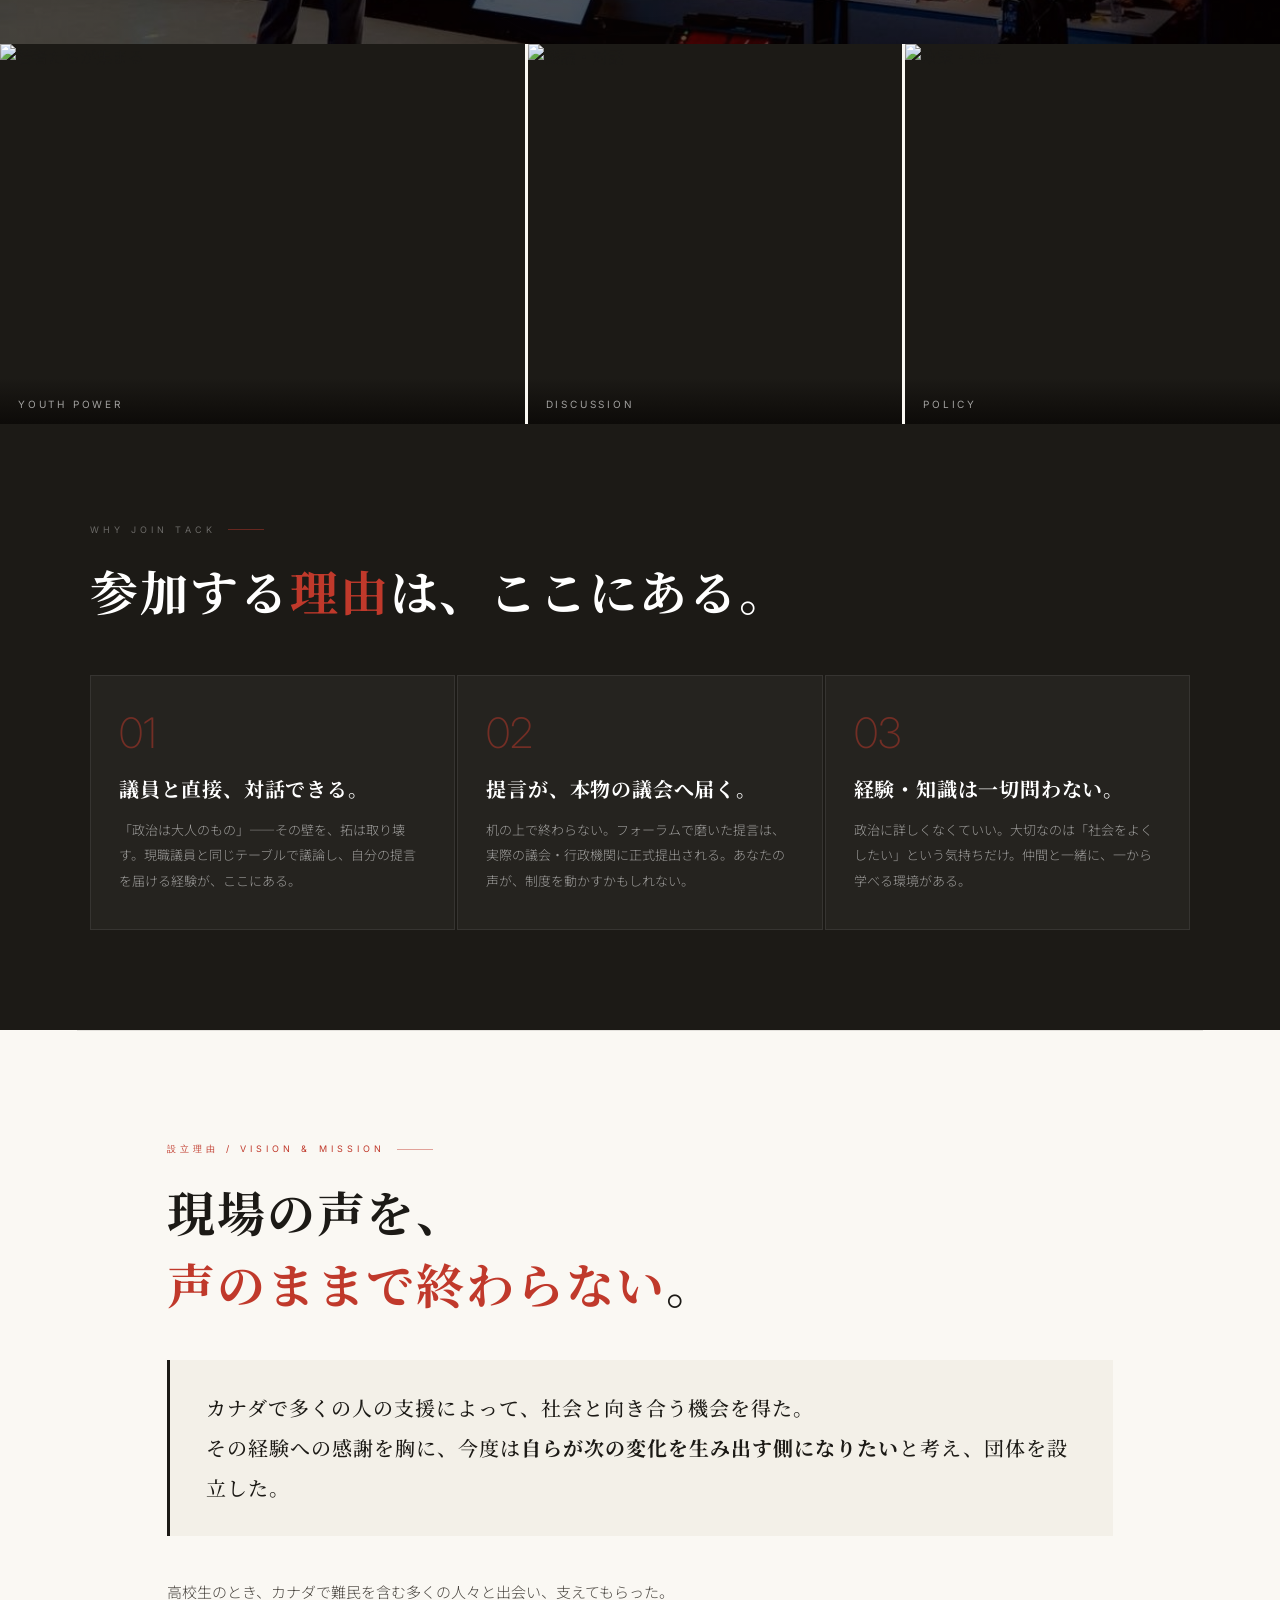
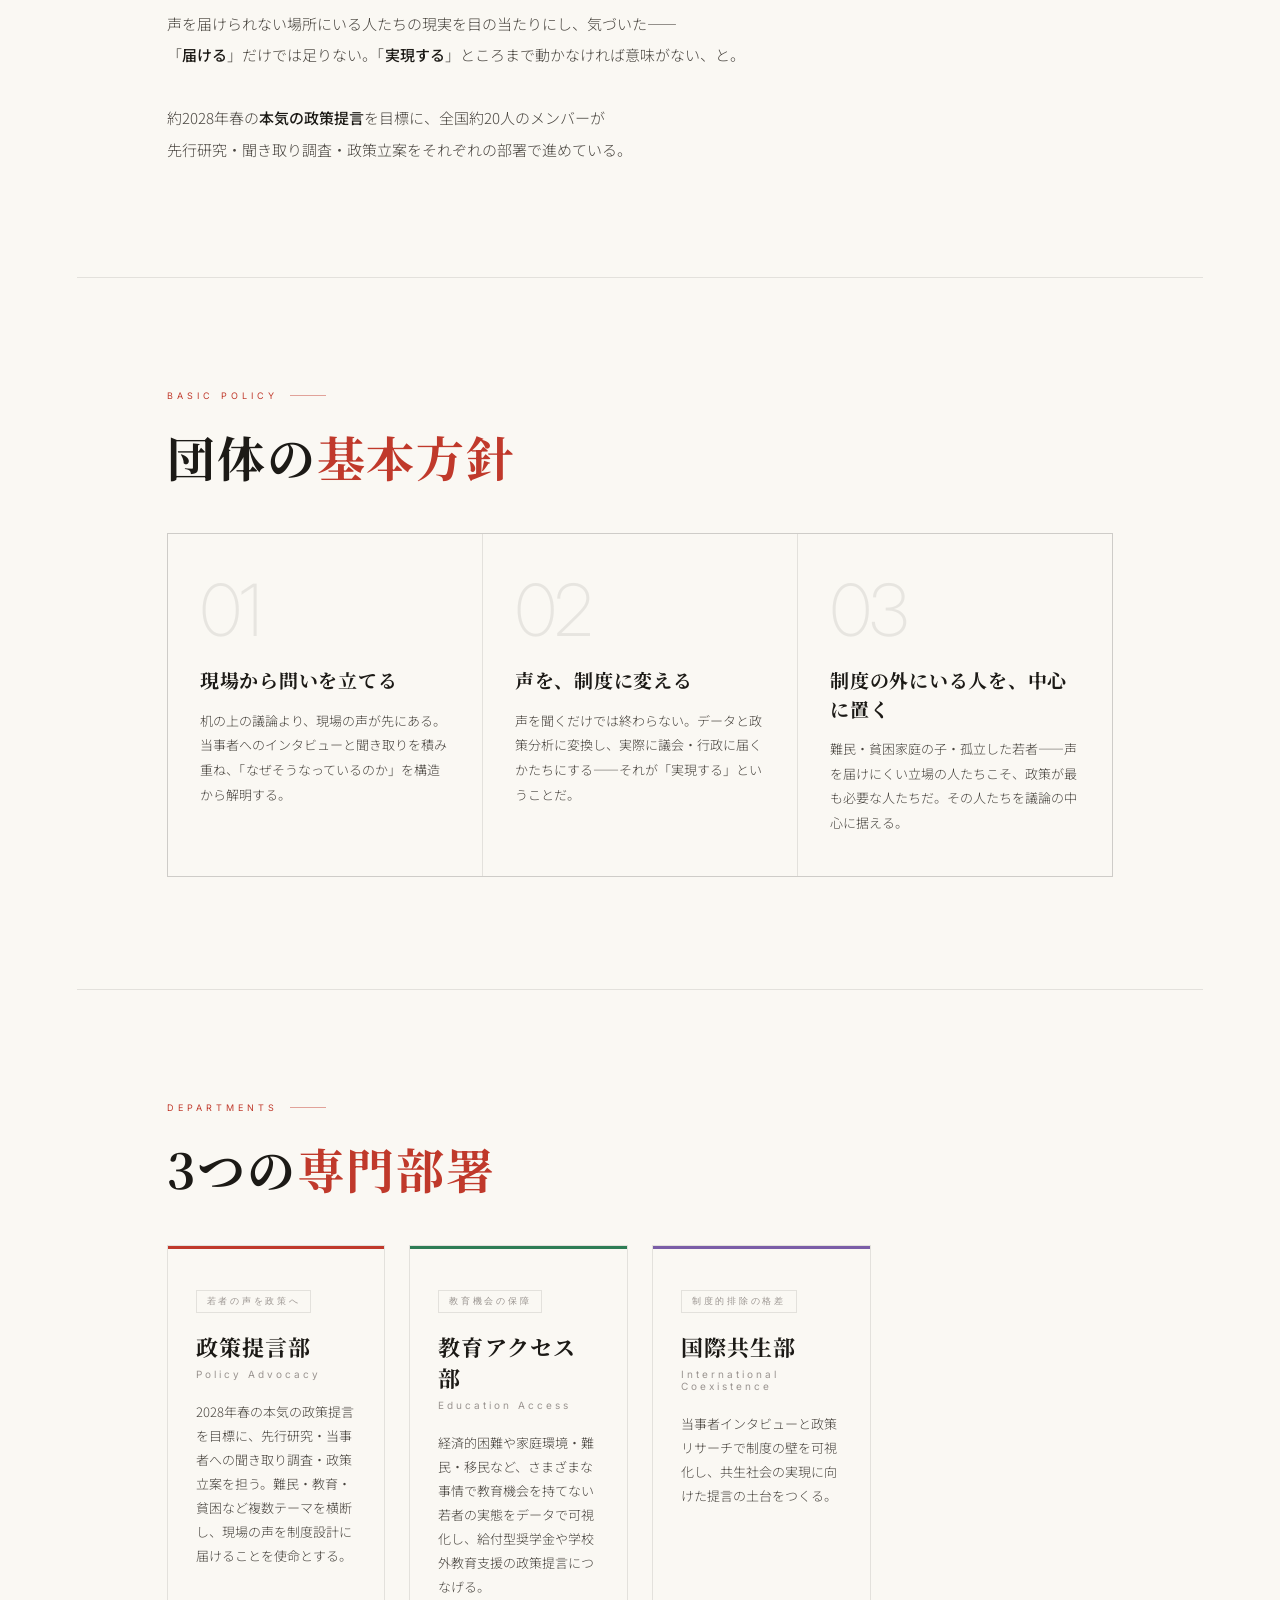
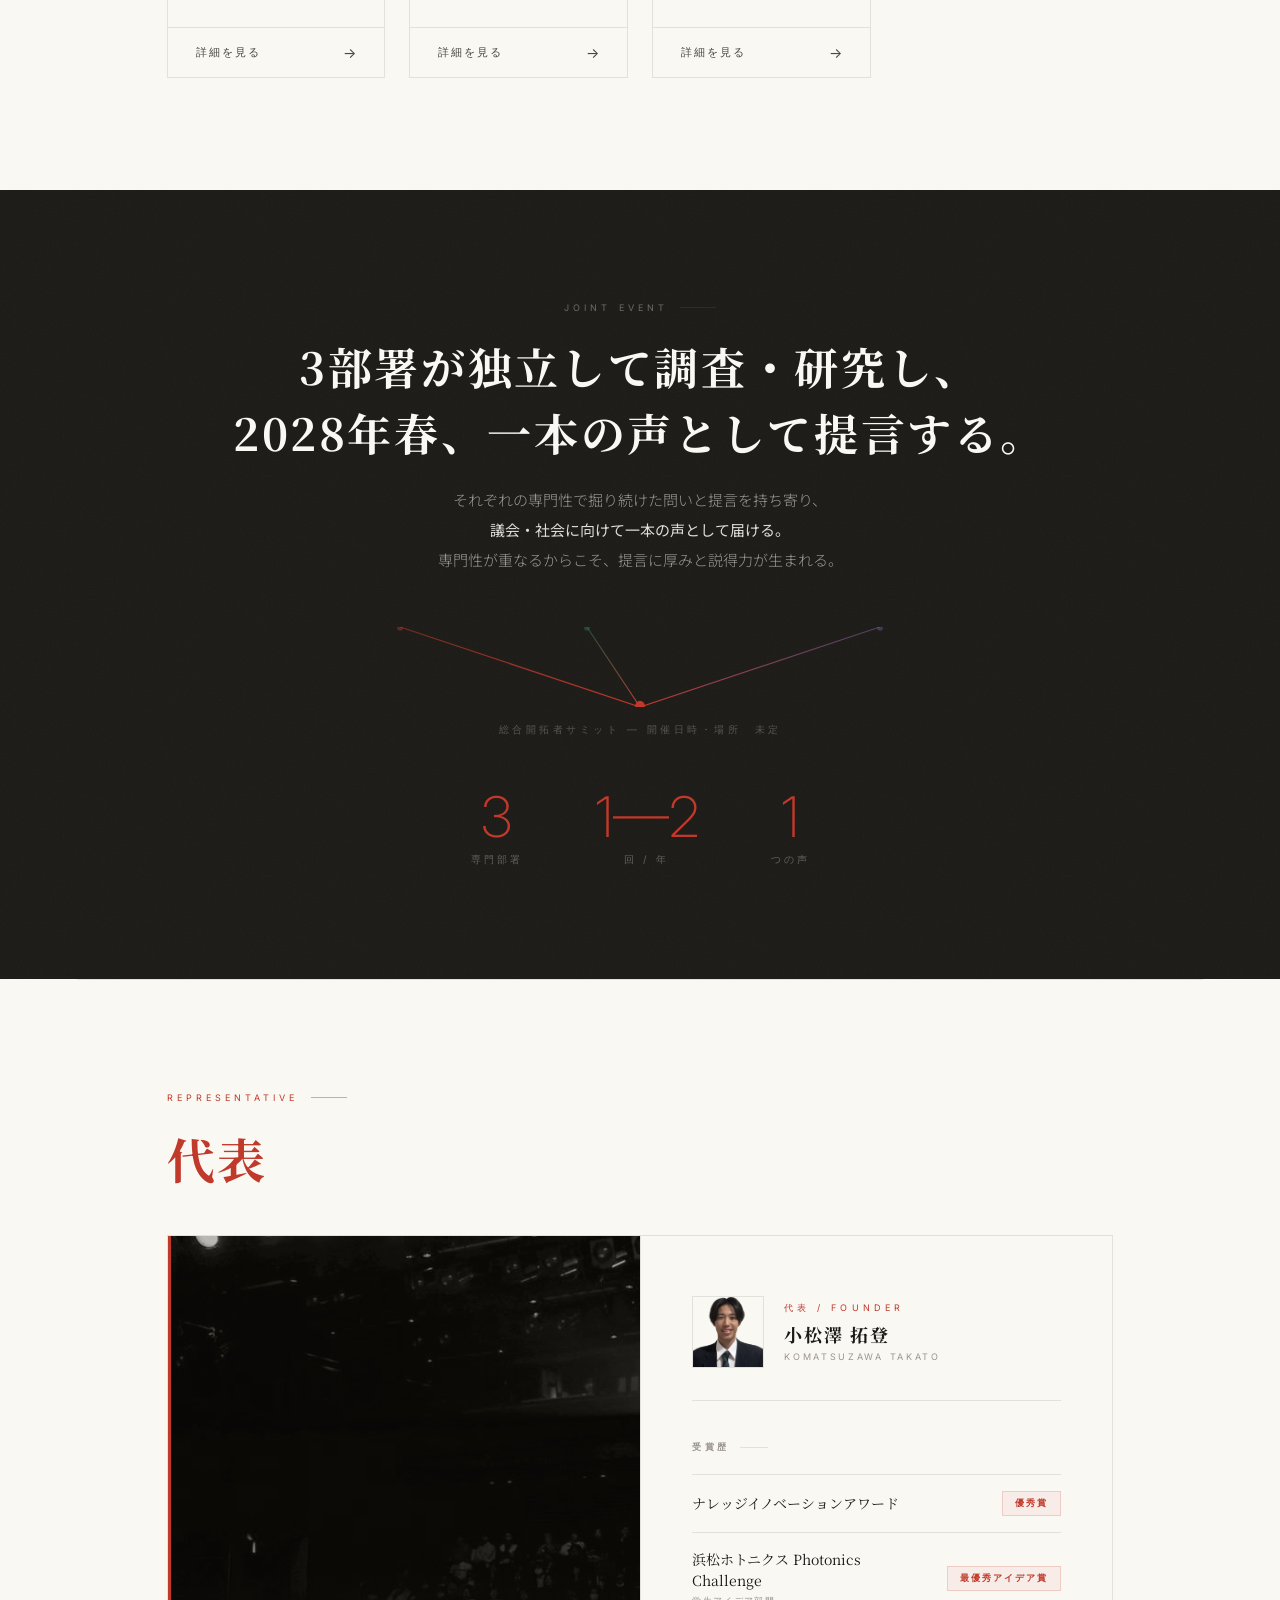
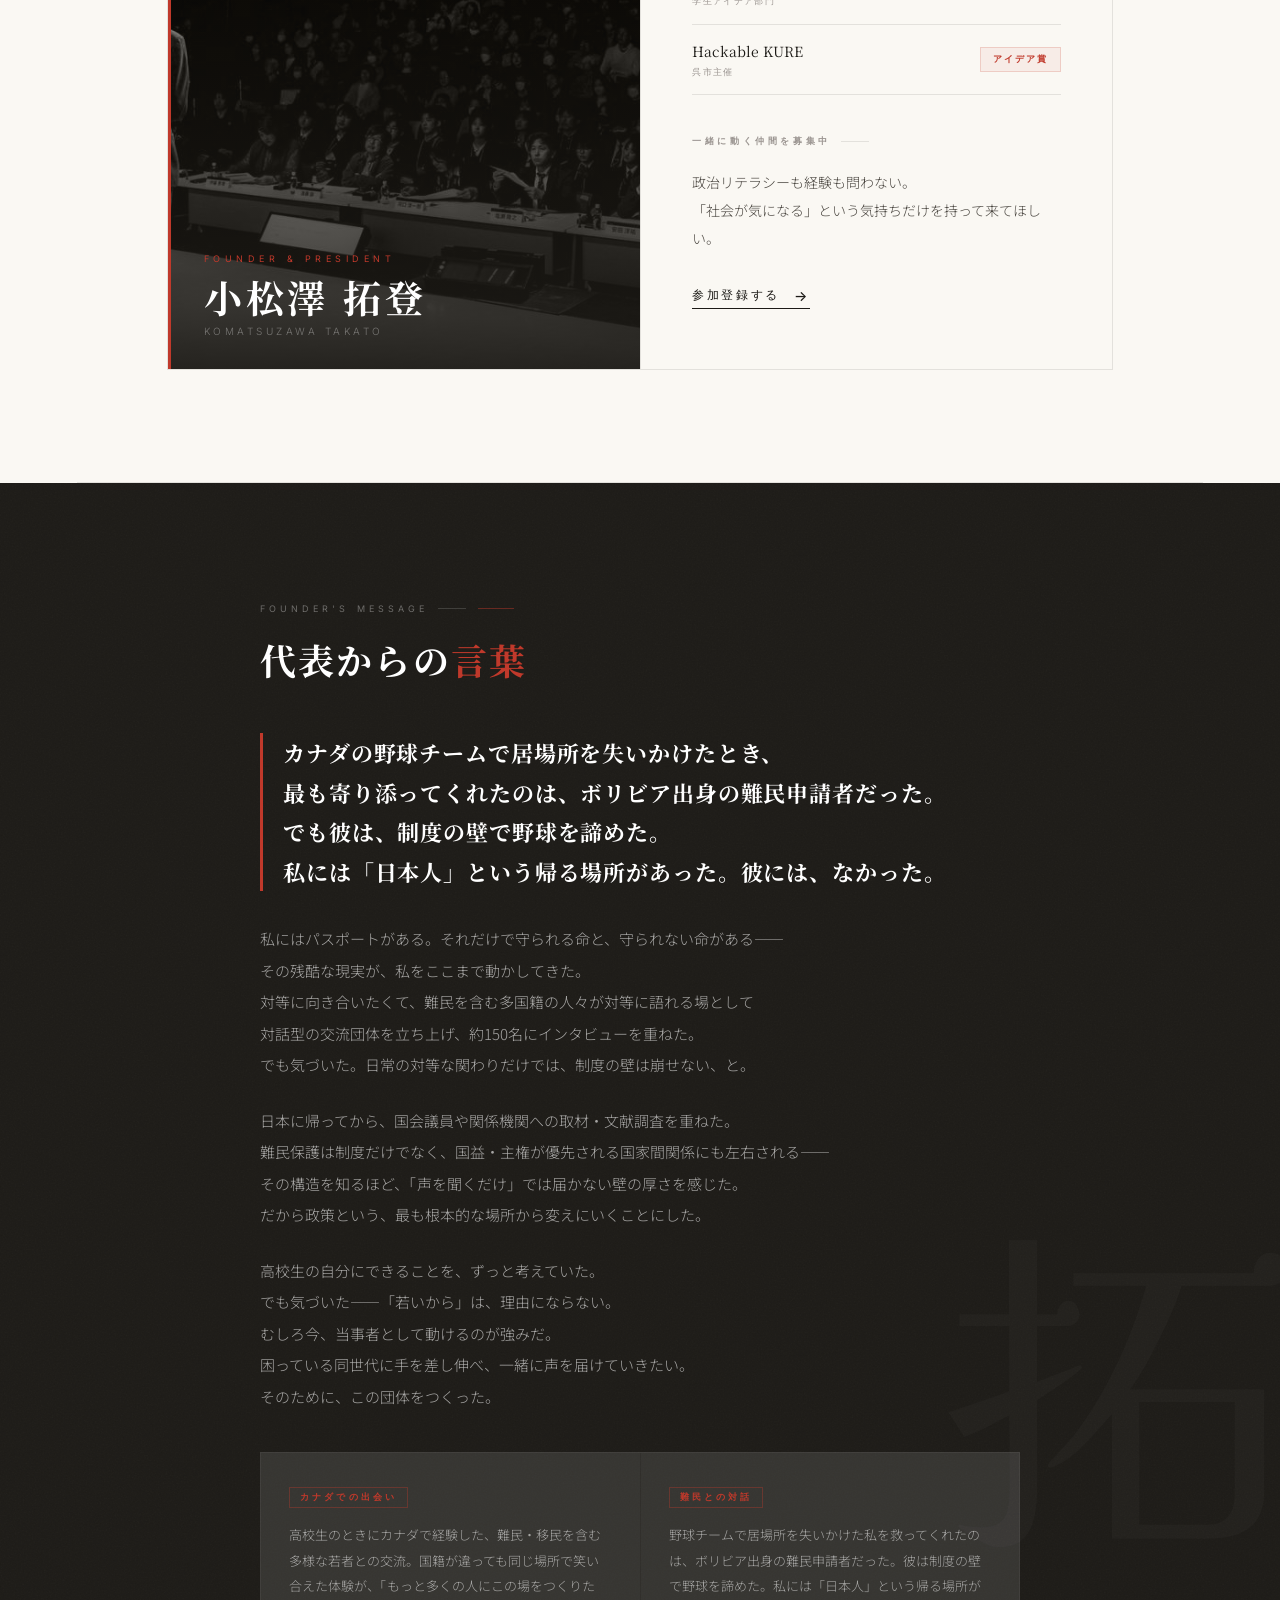
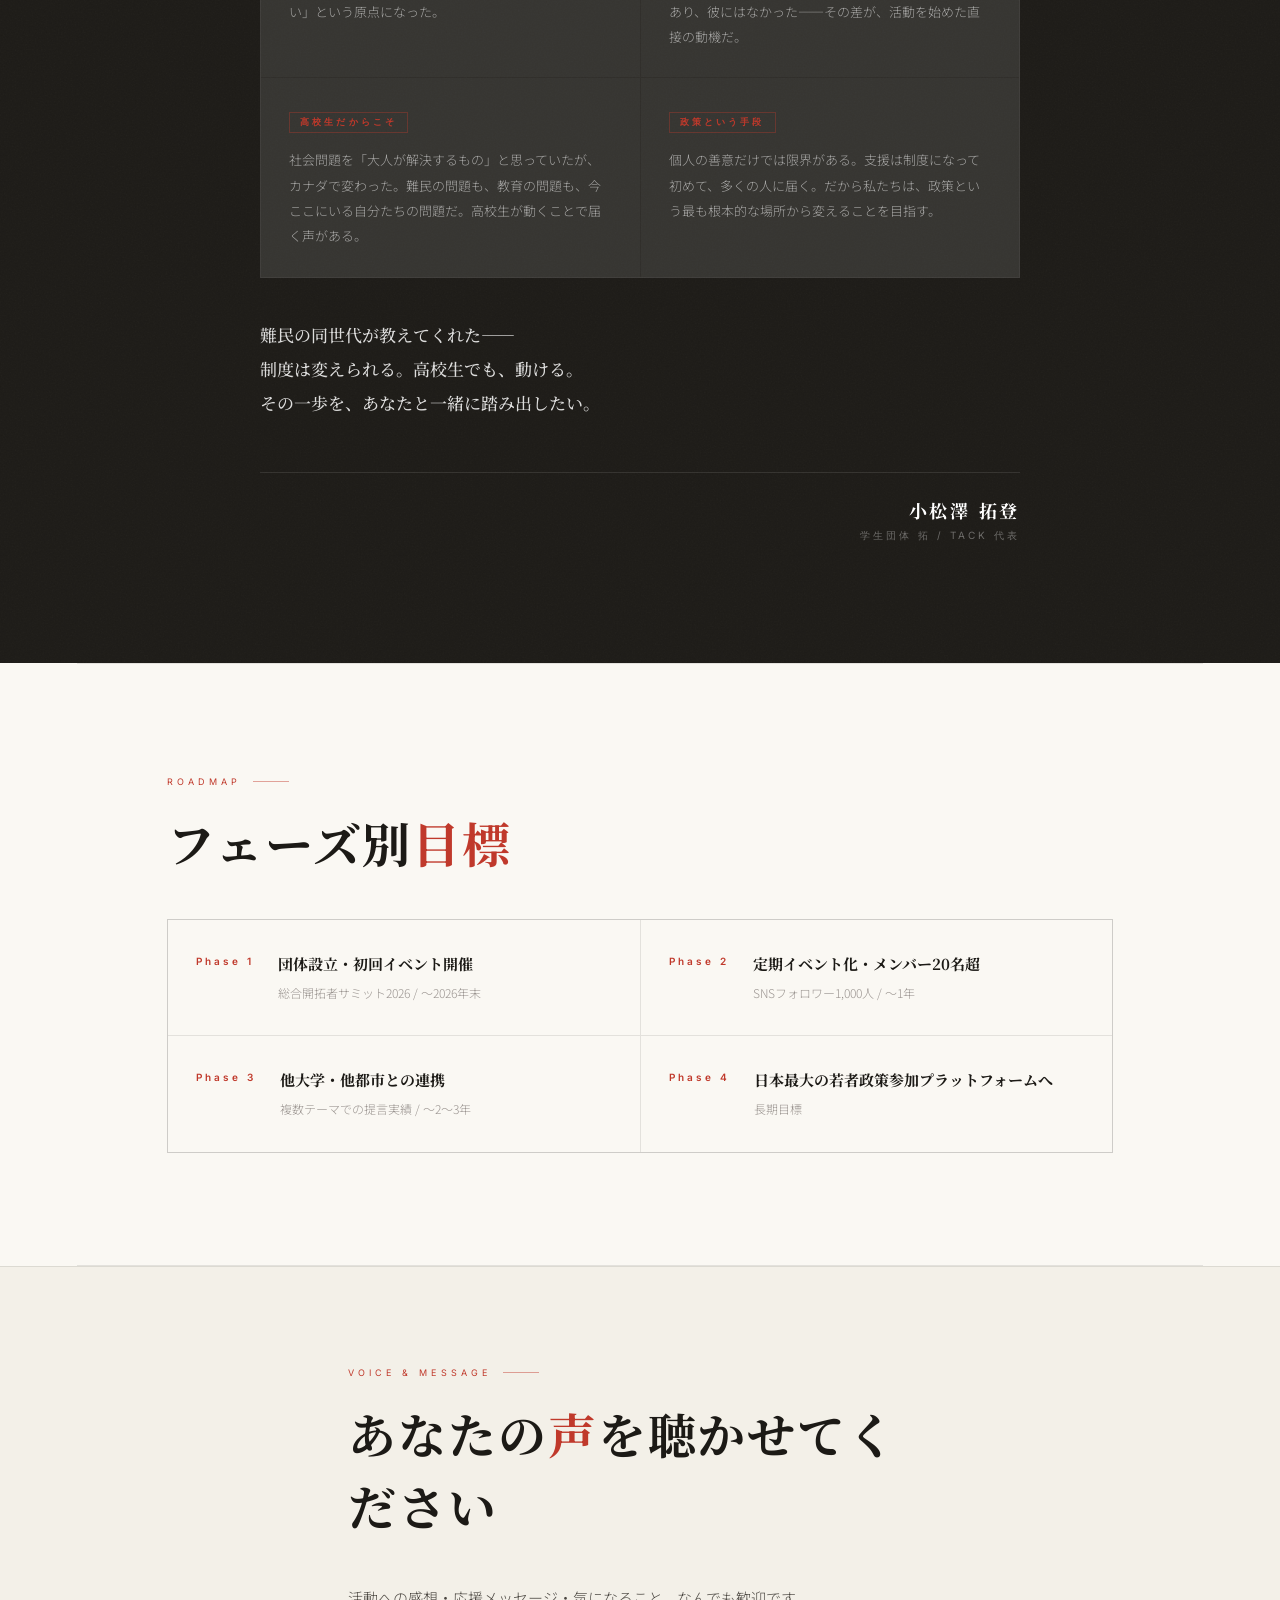
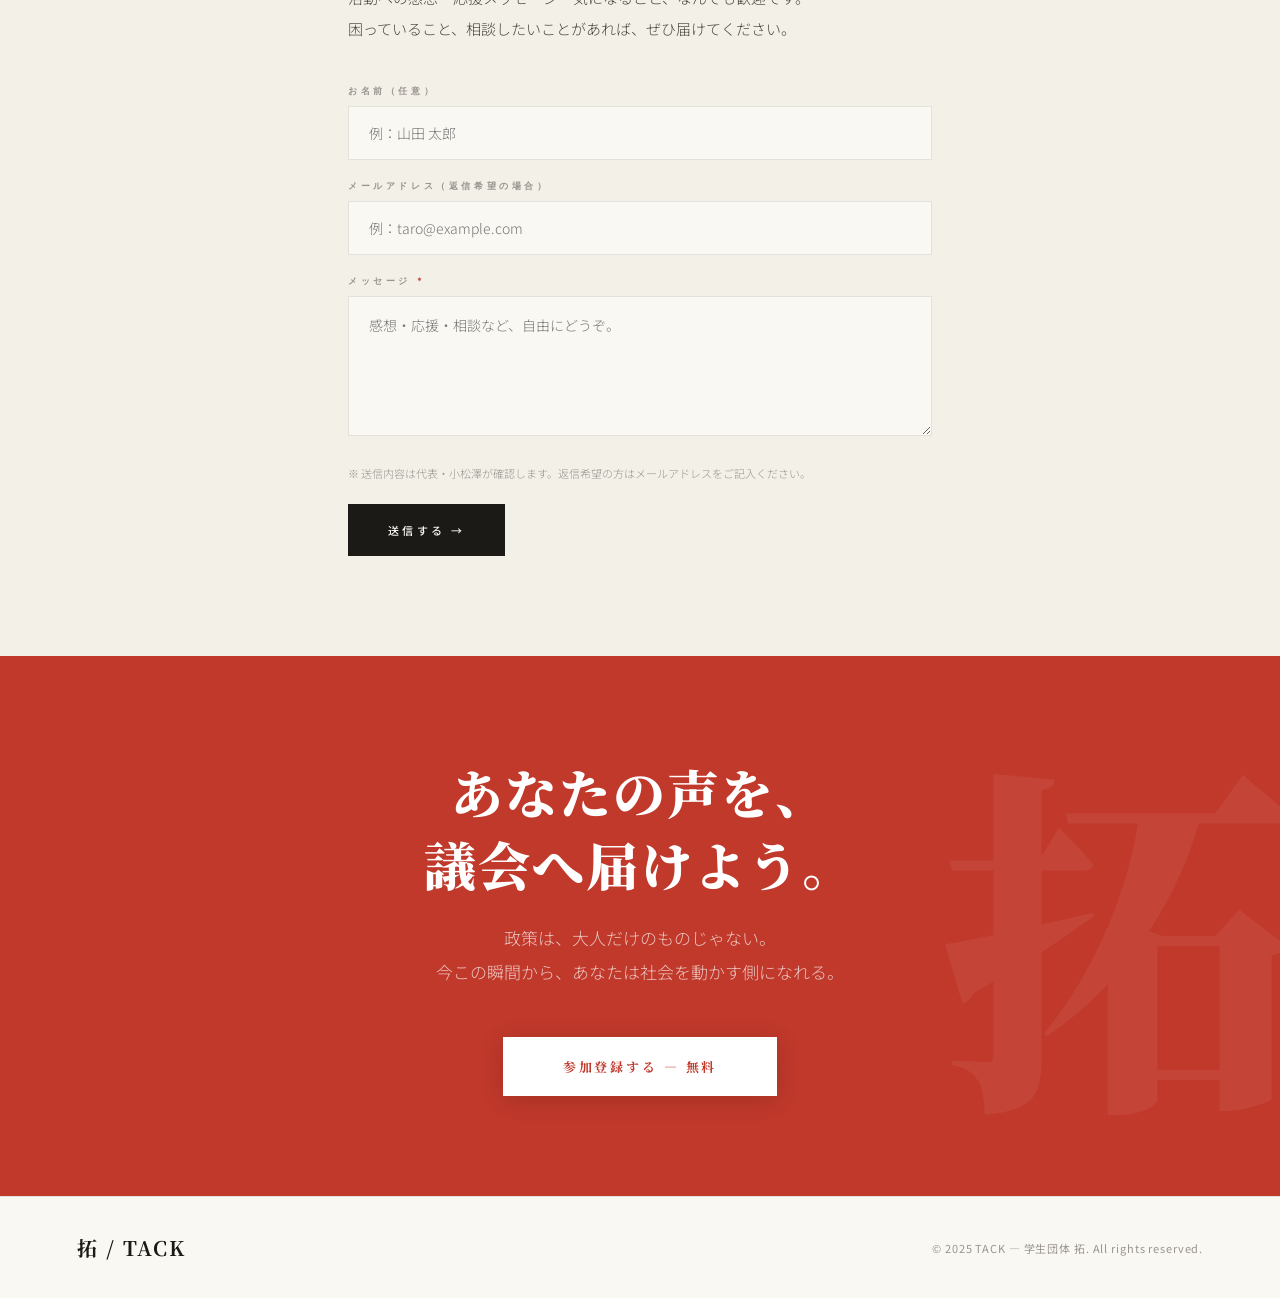
==== commit 87ee1159: "Restore Unsplash hero bg; add stage.jpg+logo section" ====
--- a/index.html
+++ b/index.html
@@ -184,30 +184,63 @@
       background: #0d0d0d;
     }
 
-    /* Background photo — stage.jpg */
+    /* Background photo — Unsplash youth */
     .hero-bg {
       position: absolute; inset: 0;
-      background-image: url('stage.jpg');
+      background-image: url('https://images.unsplash.com/photo-1529156069898-49953e39b3ac?w=1920&q=80');
       background-size: cover;
-      background-position: center 40%;
-      filter: grayscale(10%) brightness(0.6);
+      background-position: center 30%;
+      filter: grayscale(30%);
       transform: scale(1.04);
-      animation: hero-zoom 18s ease-in-out infinite alternate;
+      animation: hero-zoom 14s ease-in-out infinite alternate;
     }
     @keyframes hero-zoom {
-      from { transform: scale(1.04) translateX(0); }
-      to   { transform: scale(1.08) translateX(-0.5%); }
+      from { transform: scale(1.04); }
+      to   { transform: scale(1.10); }
     }
 
     /* dark gradient overlay */
     .hero-overlay {
       position: absolute; inset: 0;
       background: linear-gradient(
-        to top,
-        rgba(6,4,2,0.92) 0%,
-        rgba(6,4,2,0.55) 45%,
-        rgba(0,0,0,0.15) 100%
+        135deg,
+        rgba(10,8,6,0.82) 0%,
+        rgba(10,8,6,0.65) 50%,
+        rgba(192,57,43,0.18) 100%
       );
+    }
+
+    /* ======== STAGE LOGO SECTION ======== */
+    .stage-logo-section {
+      position: relative;
+      width: 100%;
+      height: clamp(340px, 55vw, 680px);
+      overflow: hidden;
+      display: flex;
+      align-items: center;
+      justify-content: center;
+    }
+    .stage-logo-bg {
+      position: absolute; inset: 0;
+      background-image: url('stage.jpg');
+      background-size: cover;
+      background-position: center 35%;
+      filter: brightness(0.65);
+    }
+    .stage-logo-overlay {
+      position: absolute; inset: 0;
+      background: linear-gradient(
+        to bottom,
+        rgba(0,0,0,0.15) 0%,
+        rgba(0,0,0,0.45) 100%
+      );
+    }
+    .stage-logo-img {
+      position: relative;
+      z-index: 2;
+      width: clamp(260px, 46vw, 620px);
+      filter: drop-shadow(0 6px 40px rgba(0,0,0,0.8)) drop-shadow(0 0 80px rgba(255,255,255,0.15));
+      animation: shodo-glow 7s ease-in-out infinite alternate;
     }
     /* scanline texture */
     .hero-overlay::after {
@@ -1111,11 +1144,6 @@
     <div class="hero-bg"></div>
     <div class="hero-overlay"></div>
 
-    <!-- 書道ロゴ — ヒーロー中央に大きく -->
-    <div class="hero-shodo-wrap">
-      <img src="tack-logo-white.png" alt="拓 / TACK" />
-    </div>
-
     <div class="hanko">拓</div>
     <div class="hero-inner fade-up">
       <div class="hero-text-col">
@@ -1152,6 +1180,13 @@
     </div>
     <div class="scroll-hint">SCROLL</div>
   </section>
+
+  <!-- STAGE LOGO SECTION — stage.jpg + 拓 TACK logo -->
+  <div class="stage-logo-section">
+    <div class="stage-logo-bg"></div>
+    <div class="stage-logo-overlay"></div>
+    <img class="stage-logo-img" src="tack-logo-white.png" alt="拓 / TACK" />
+  </div>
 
   <!-- PHOTO STRIP -->
   <div class="photo-strip">
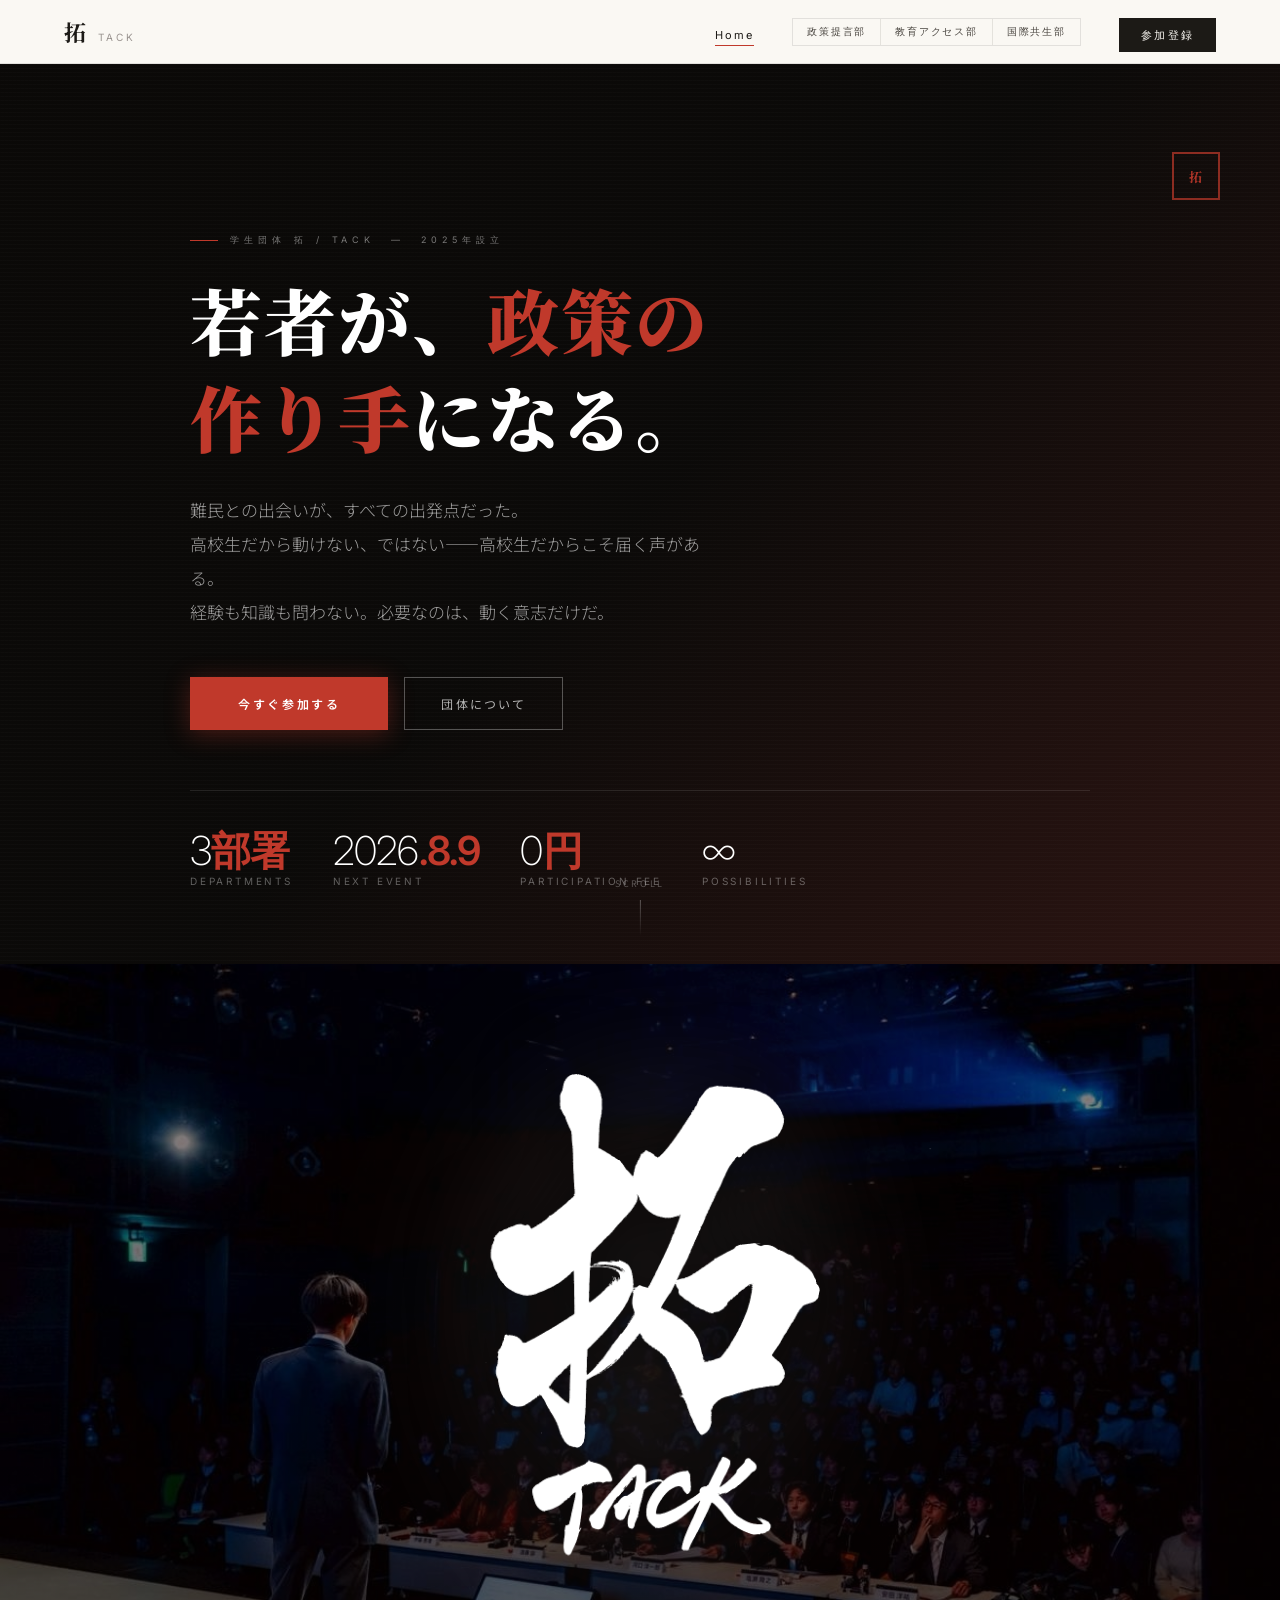
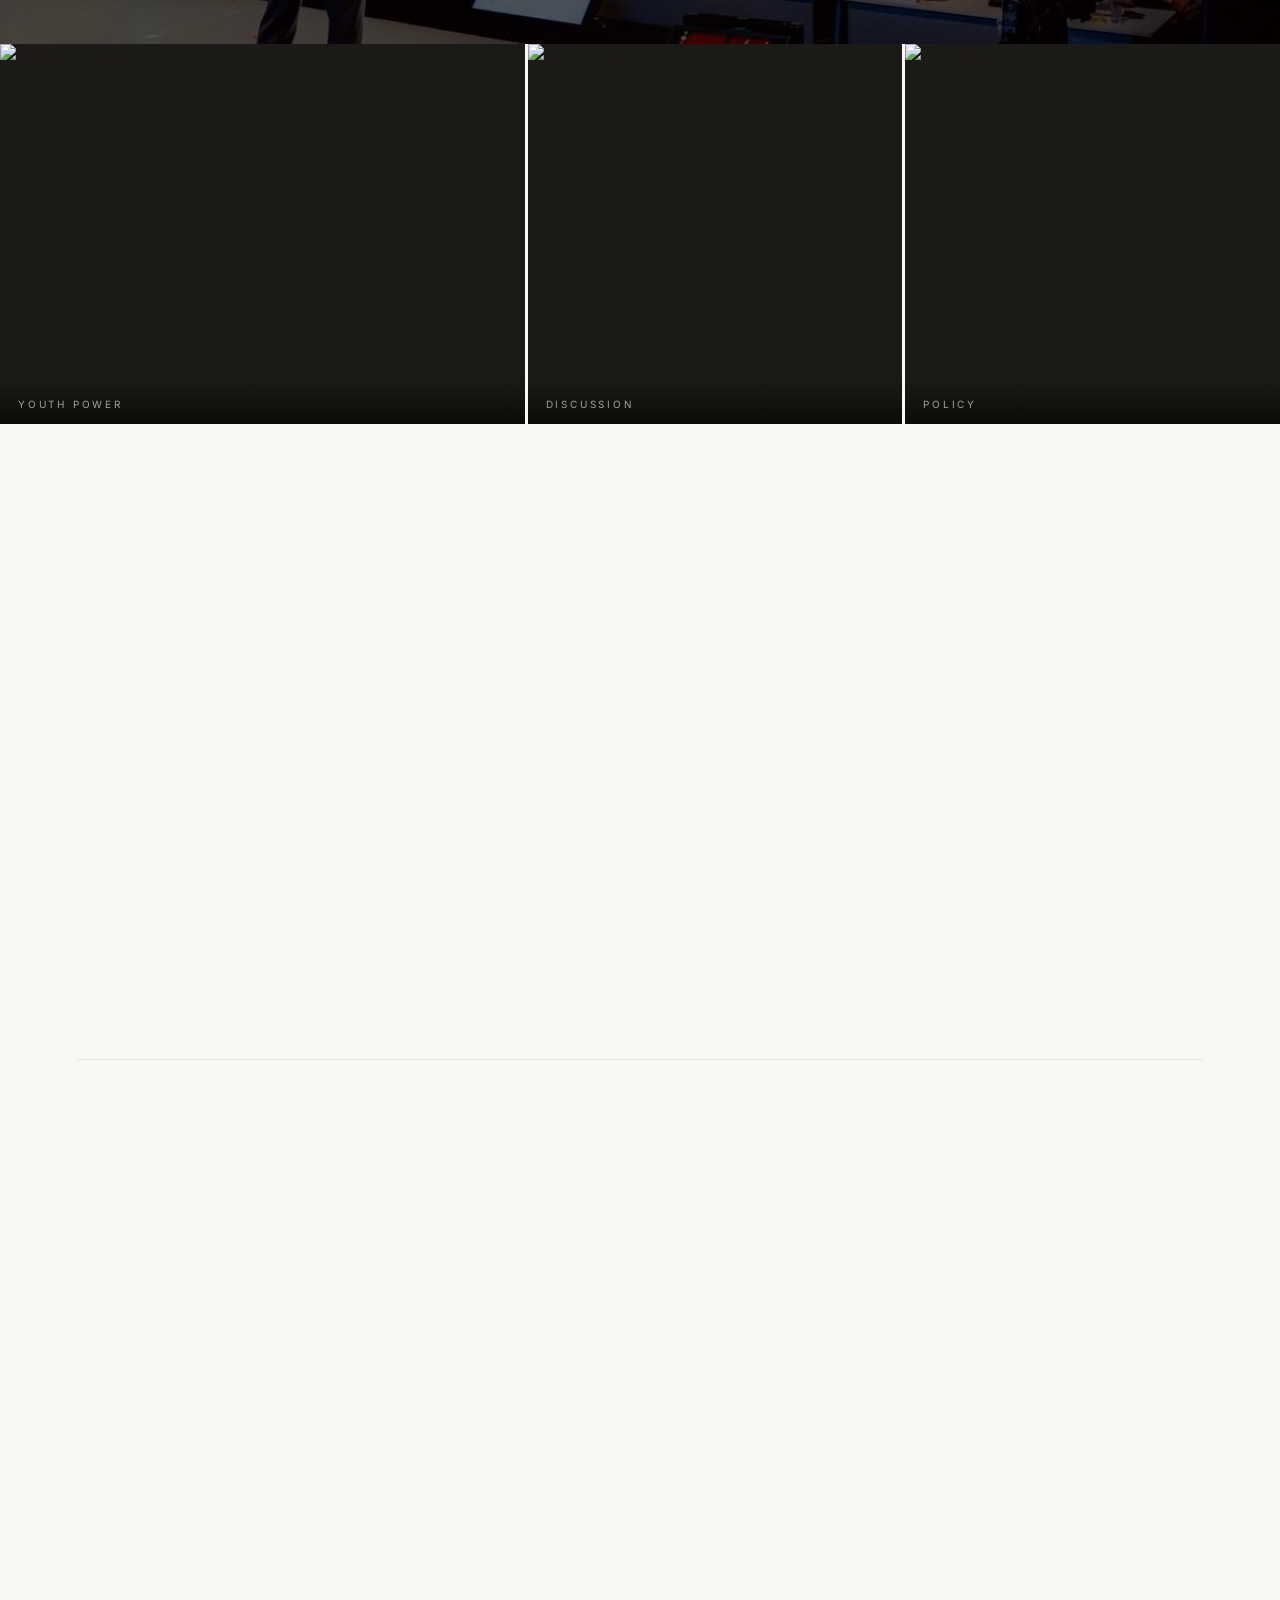
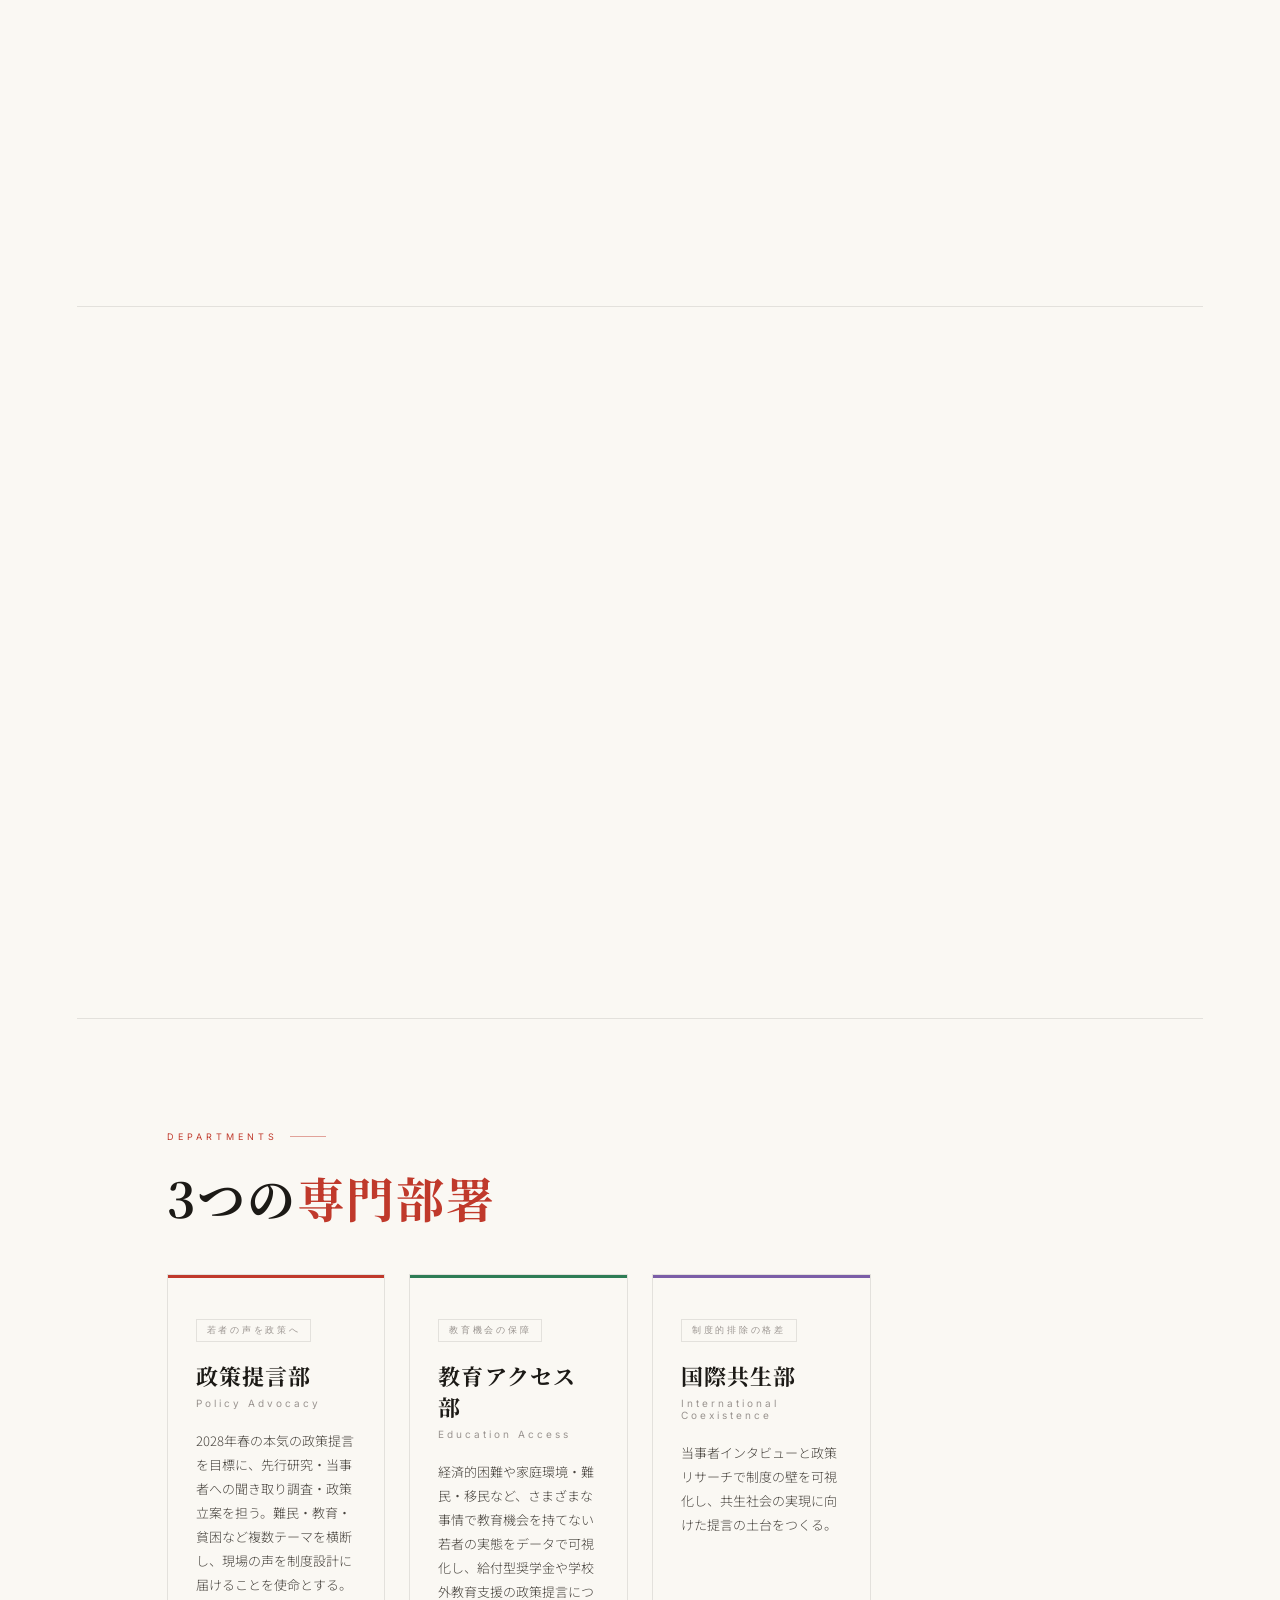
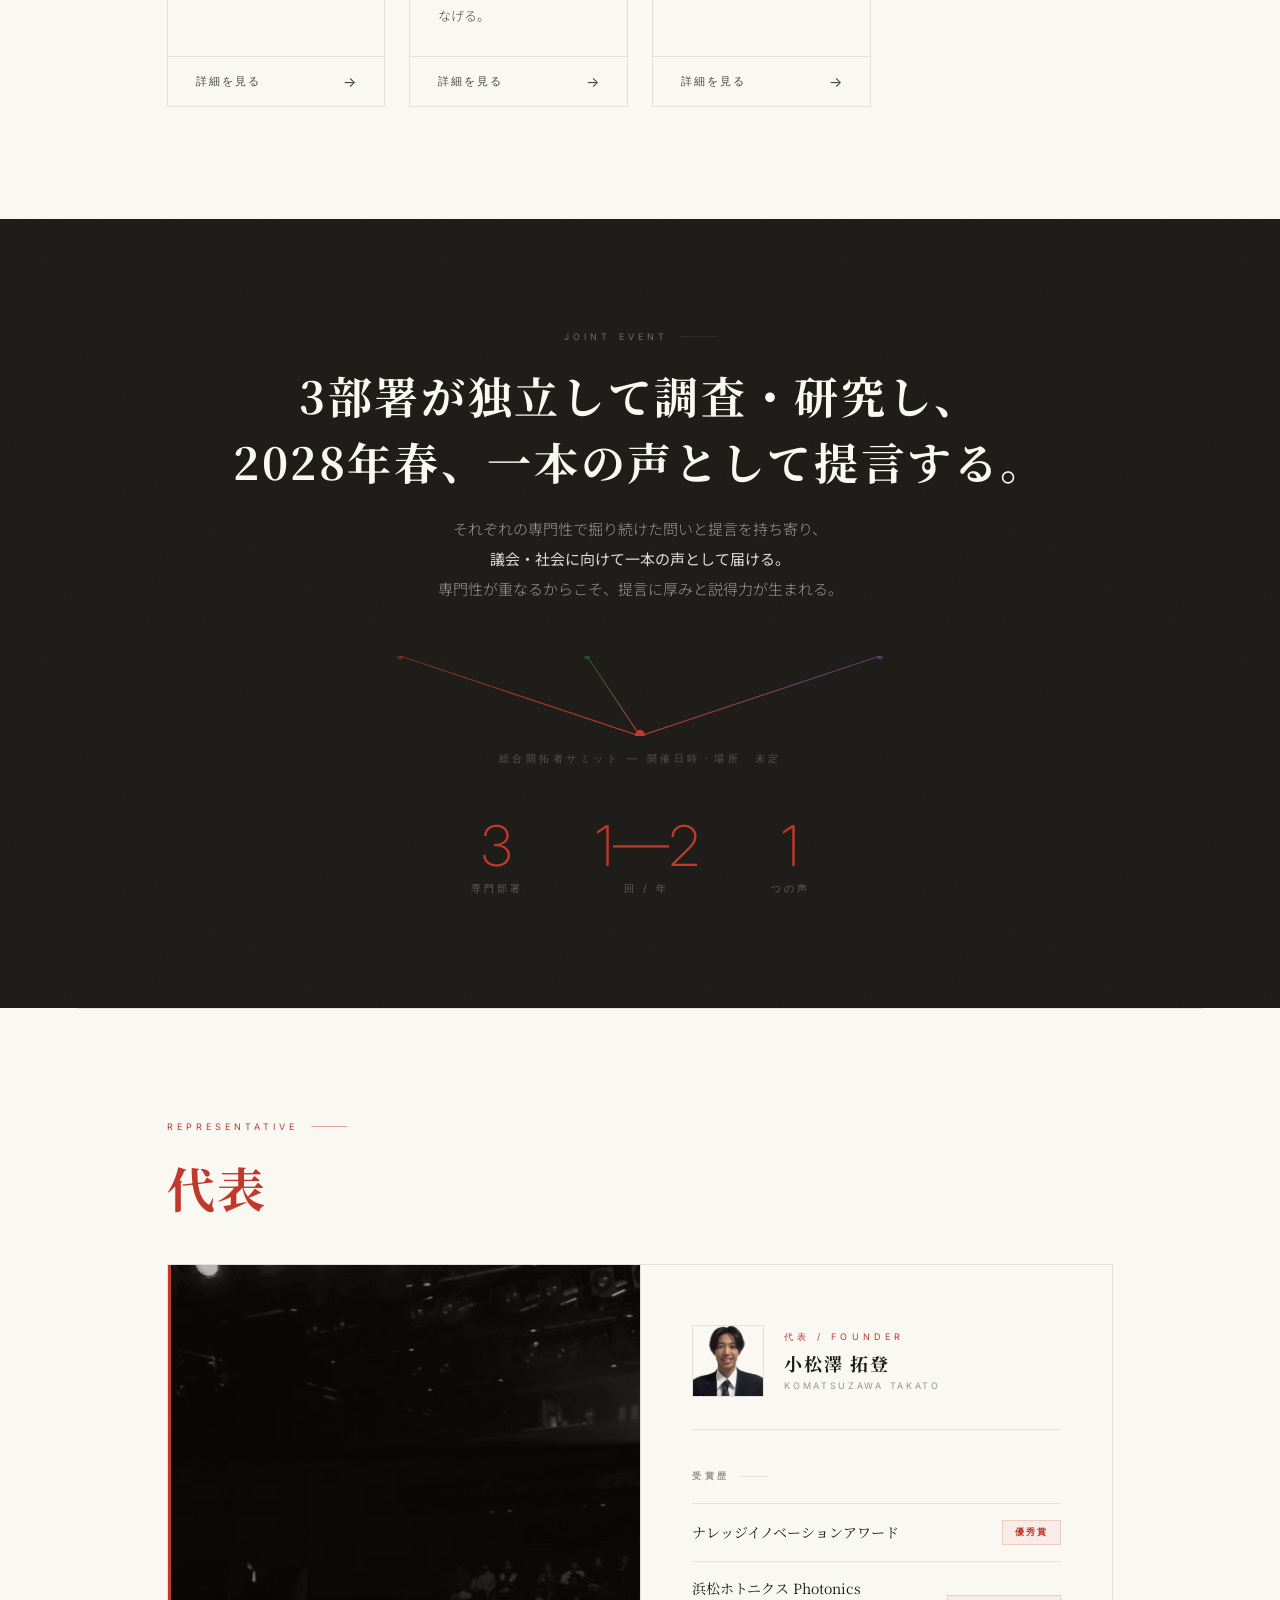
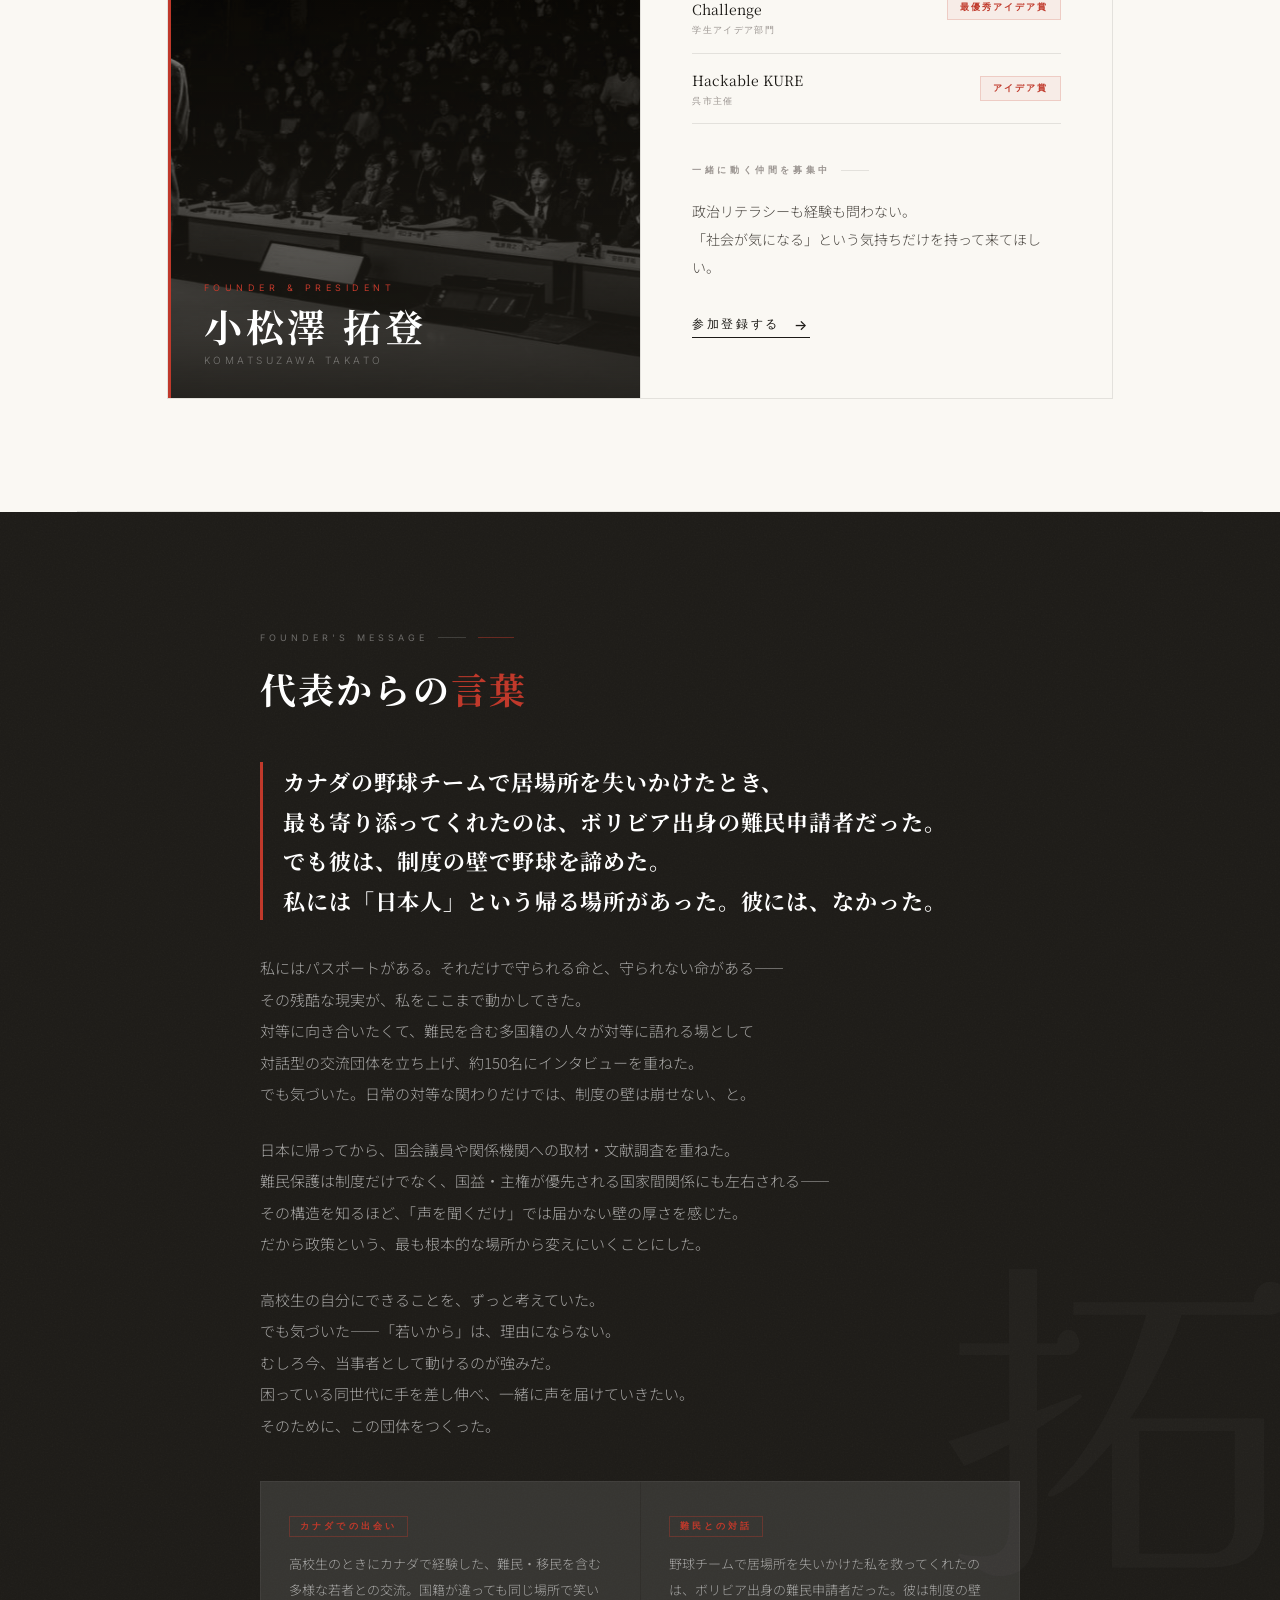
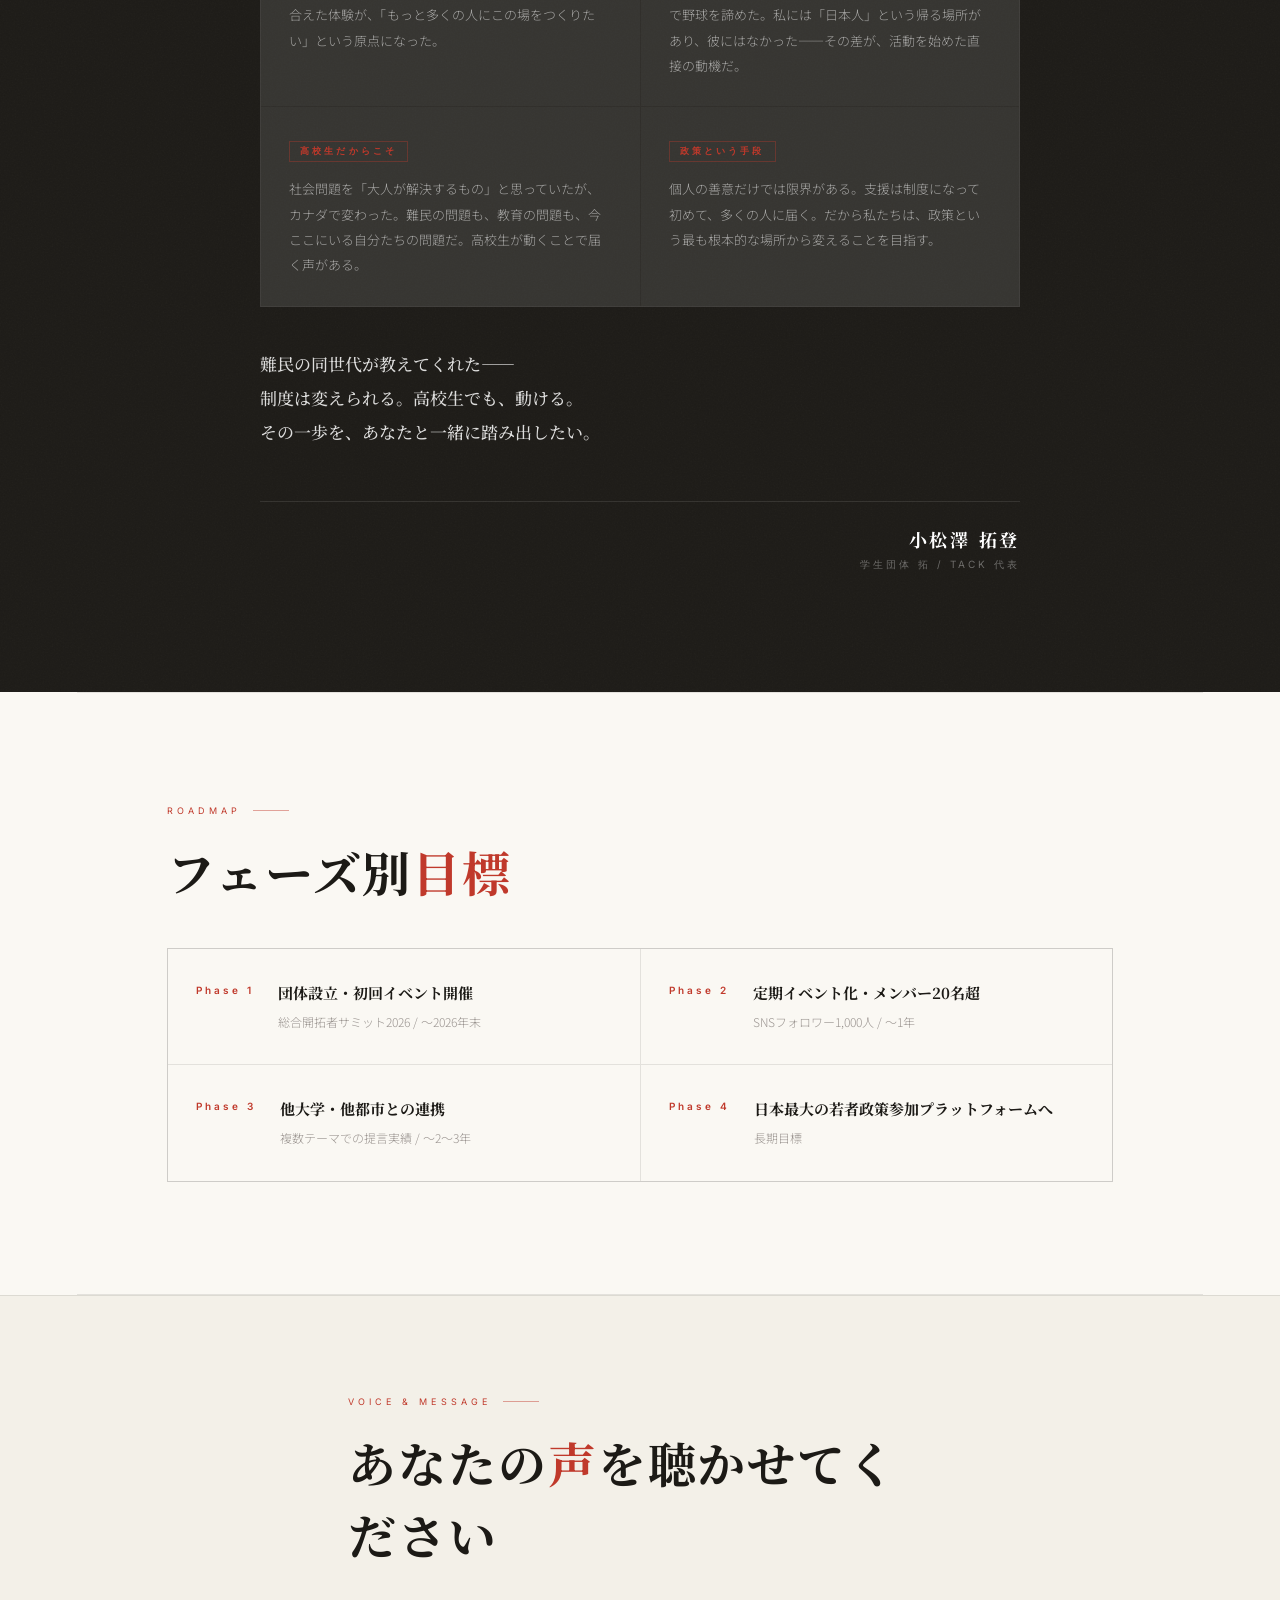
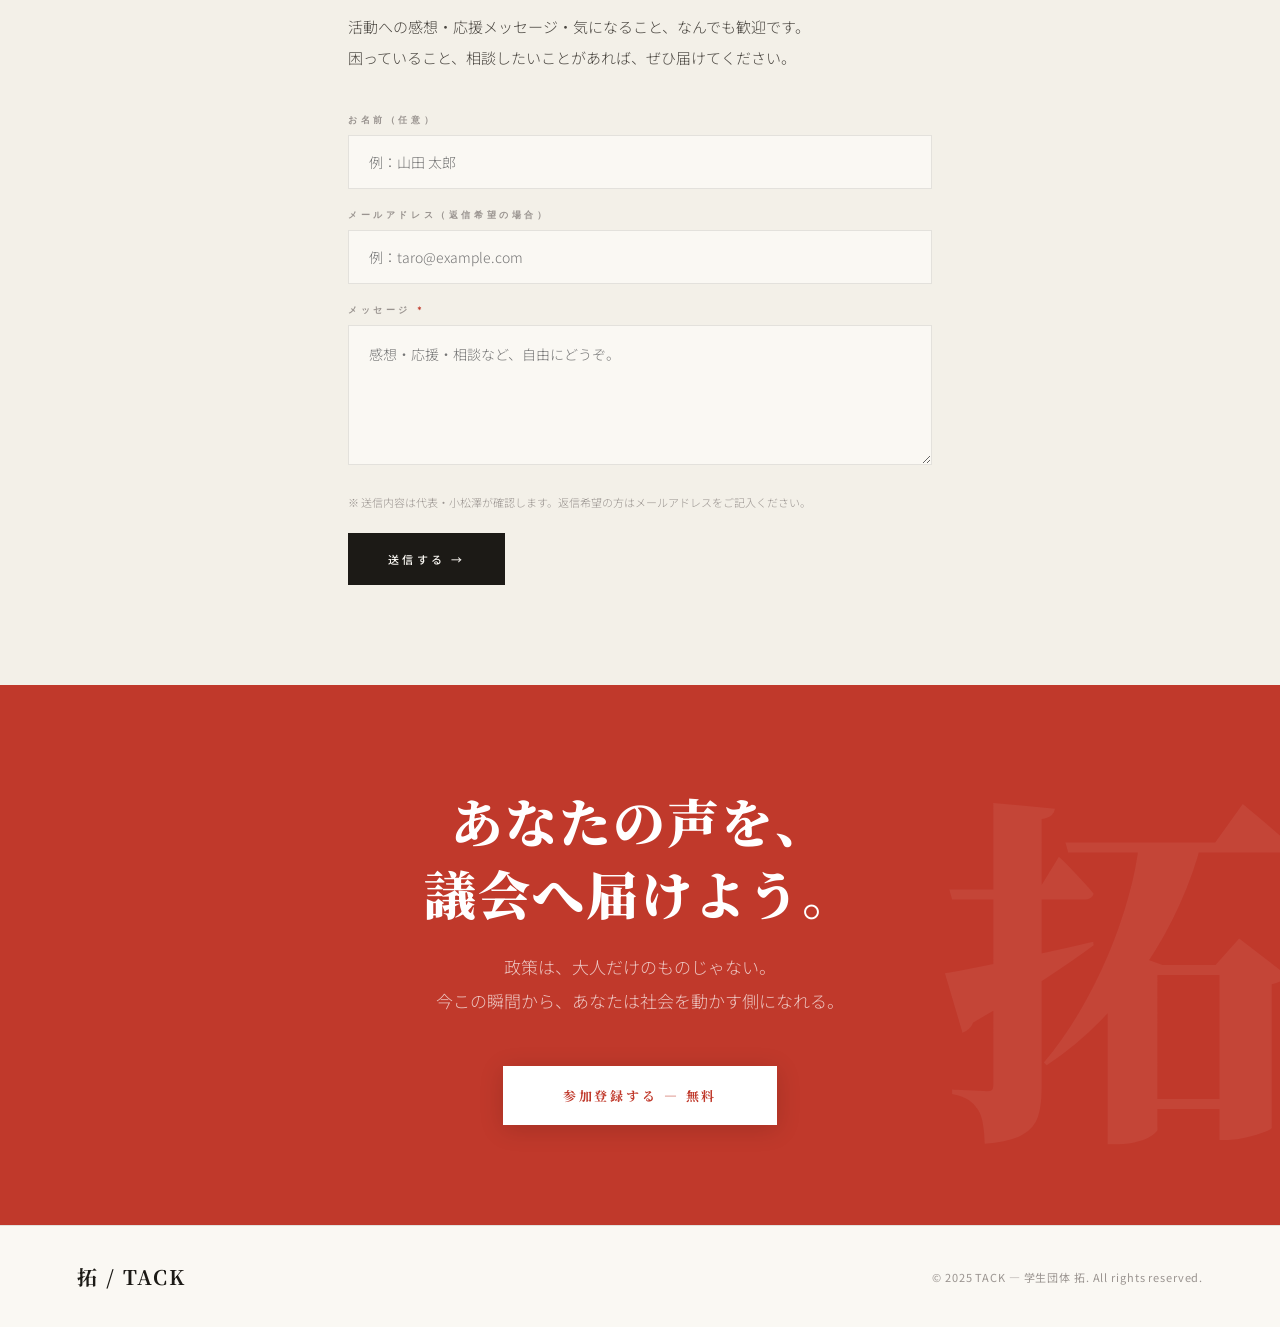
==== commit 0a8f1d28: "Update why-card: 高校生の言葉が、行政の机に届く" ====
--- a/index.html
+++ b/index.html
@@ -1217,8 +1217,8 @@
         </div>
         <div class="why-card">
           <div class="why-num">02</div>
-          <div class="why-title">提言が、本物の議会へ届く。</div>
-          <p class="why-body">机の上で終わらない。フォーラムで磨いた提言は、実際の議会・行政機関に正式提出される。あなたの声が、制度を動かすかもしれない。</p>
+          <div class="why-title">高校生の言葉が、行政の机に届く。</div>
+          <p class="why-body">経験でも肩書きでもない——現場で感じた問いが、提言になる。フォーラムで磨いた声は、実際の議会・行政機関に正式提出される。</p>
         </div>
         <div class="why-card">
           <div class="why-num">03</div>
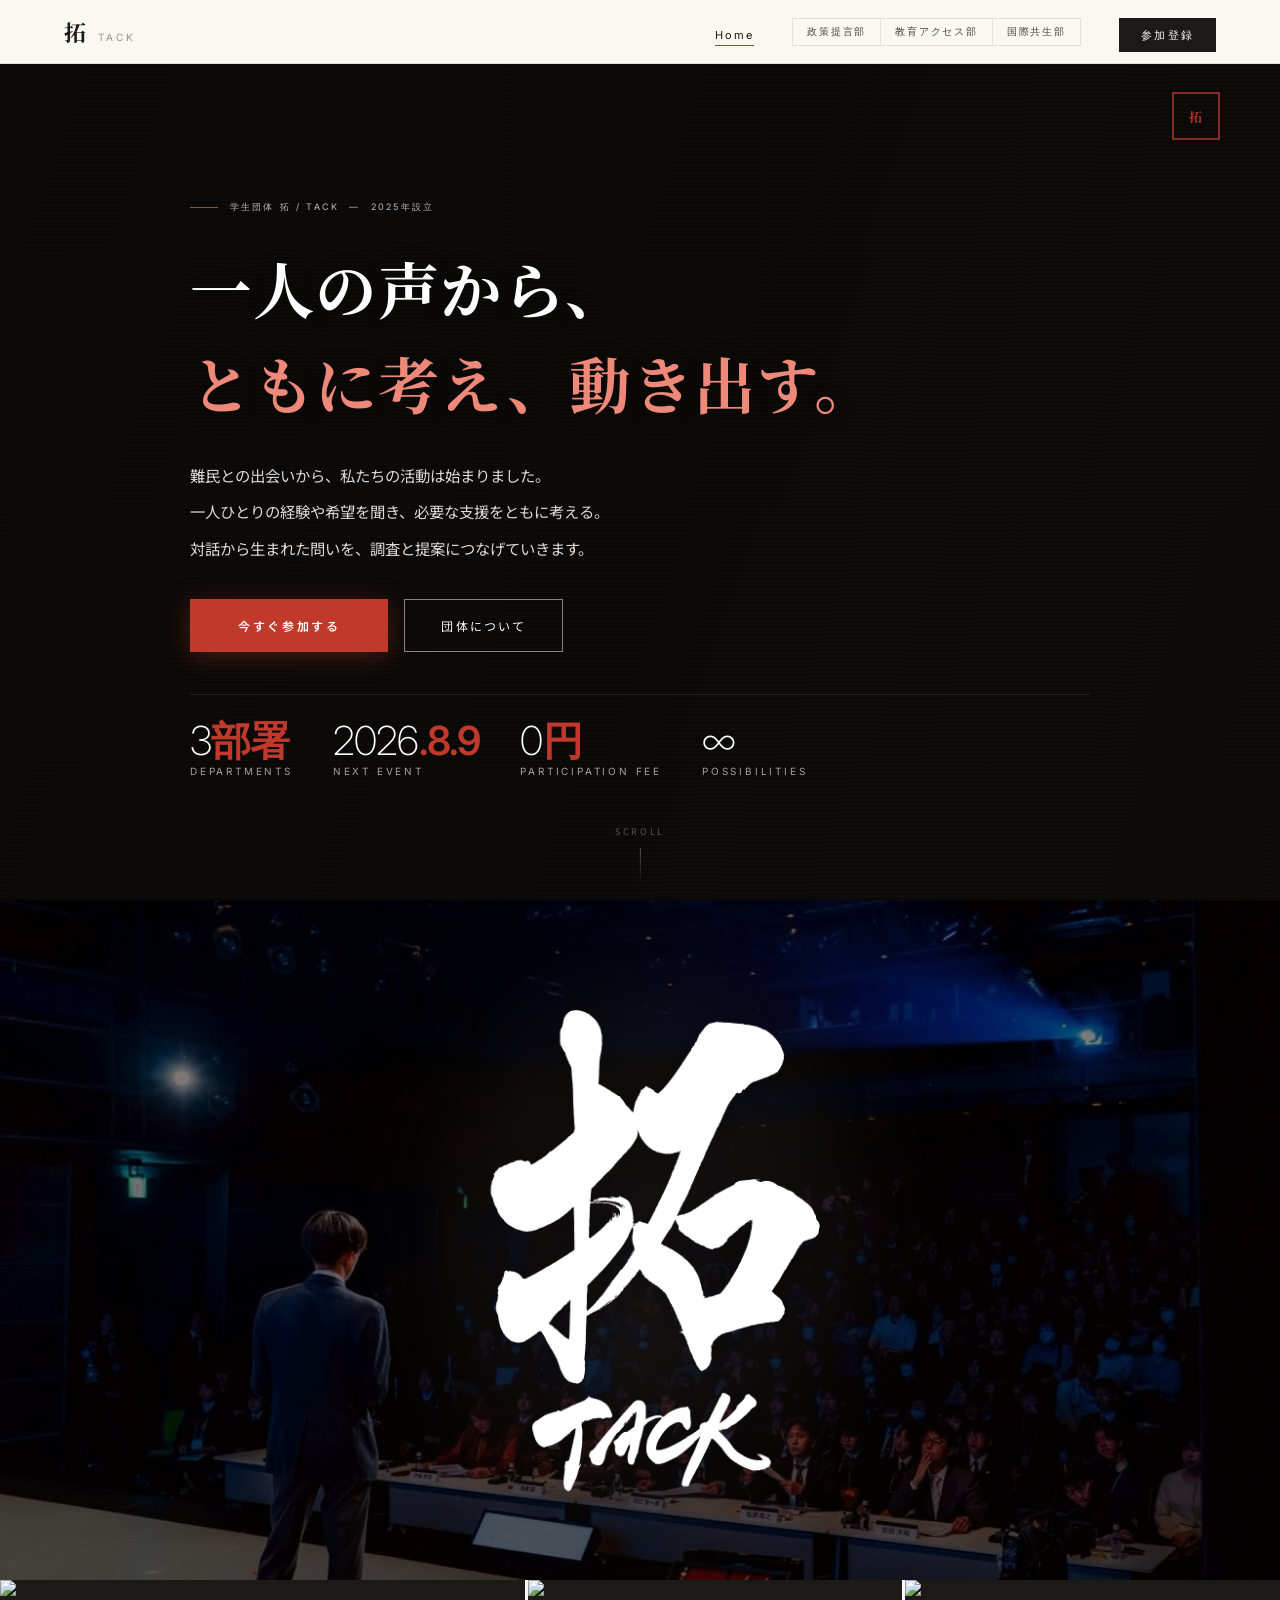
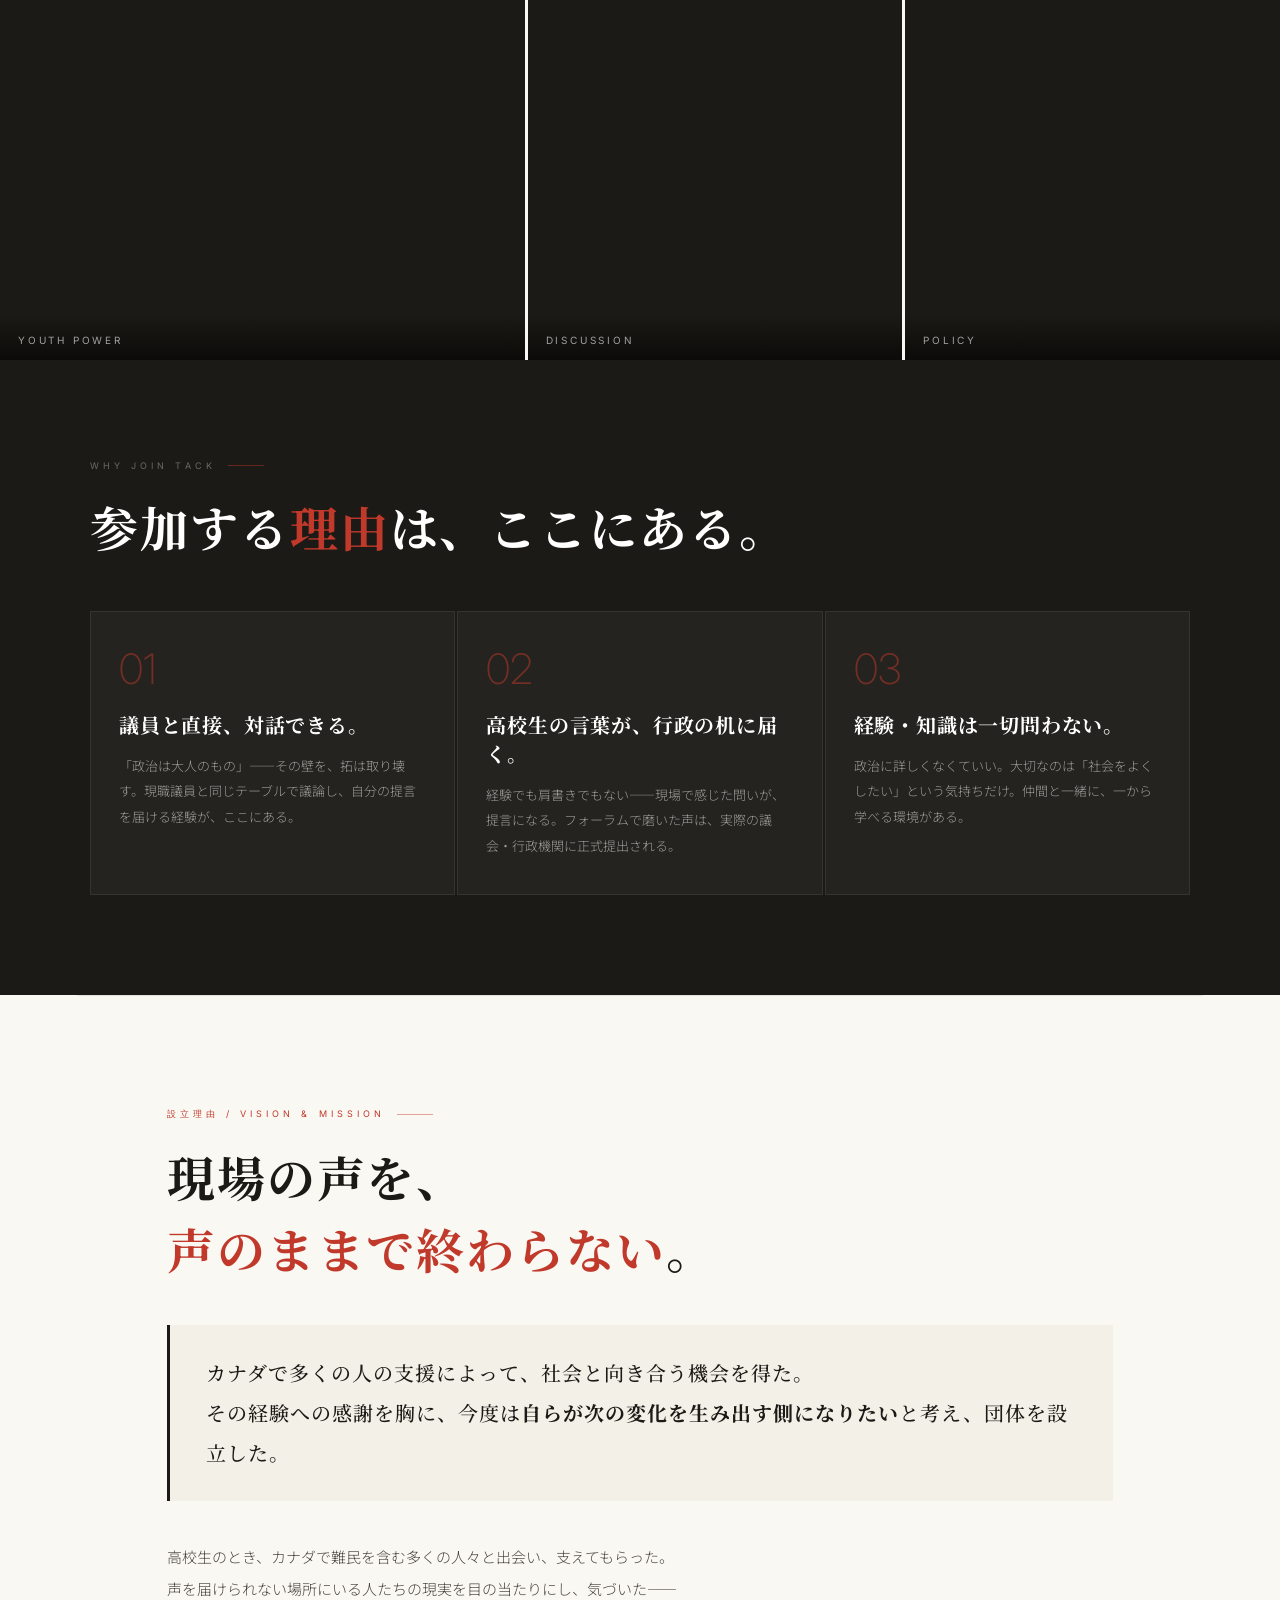
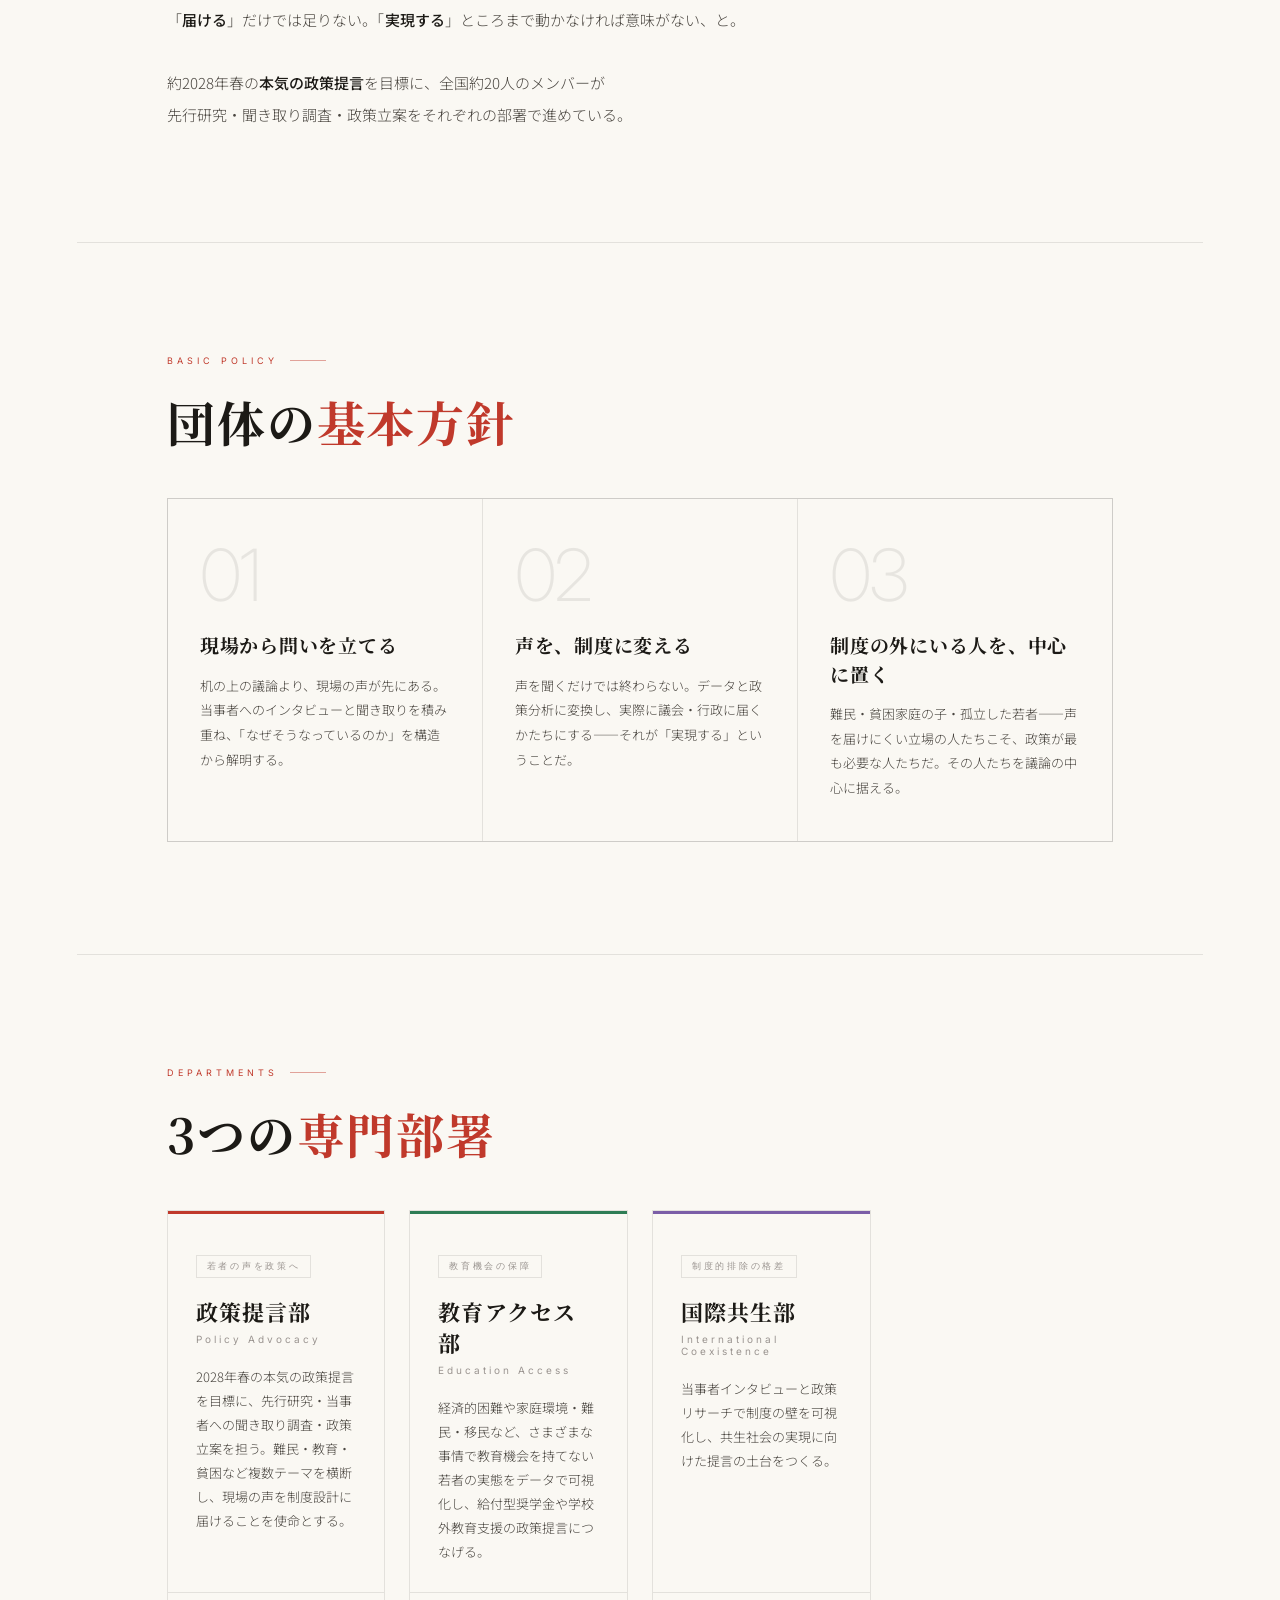
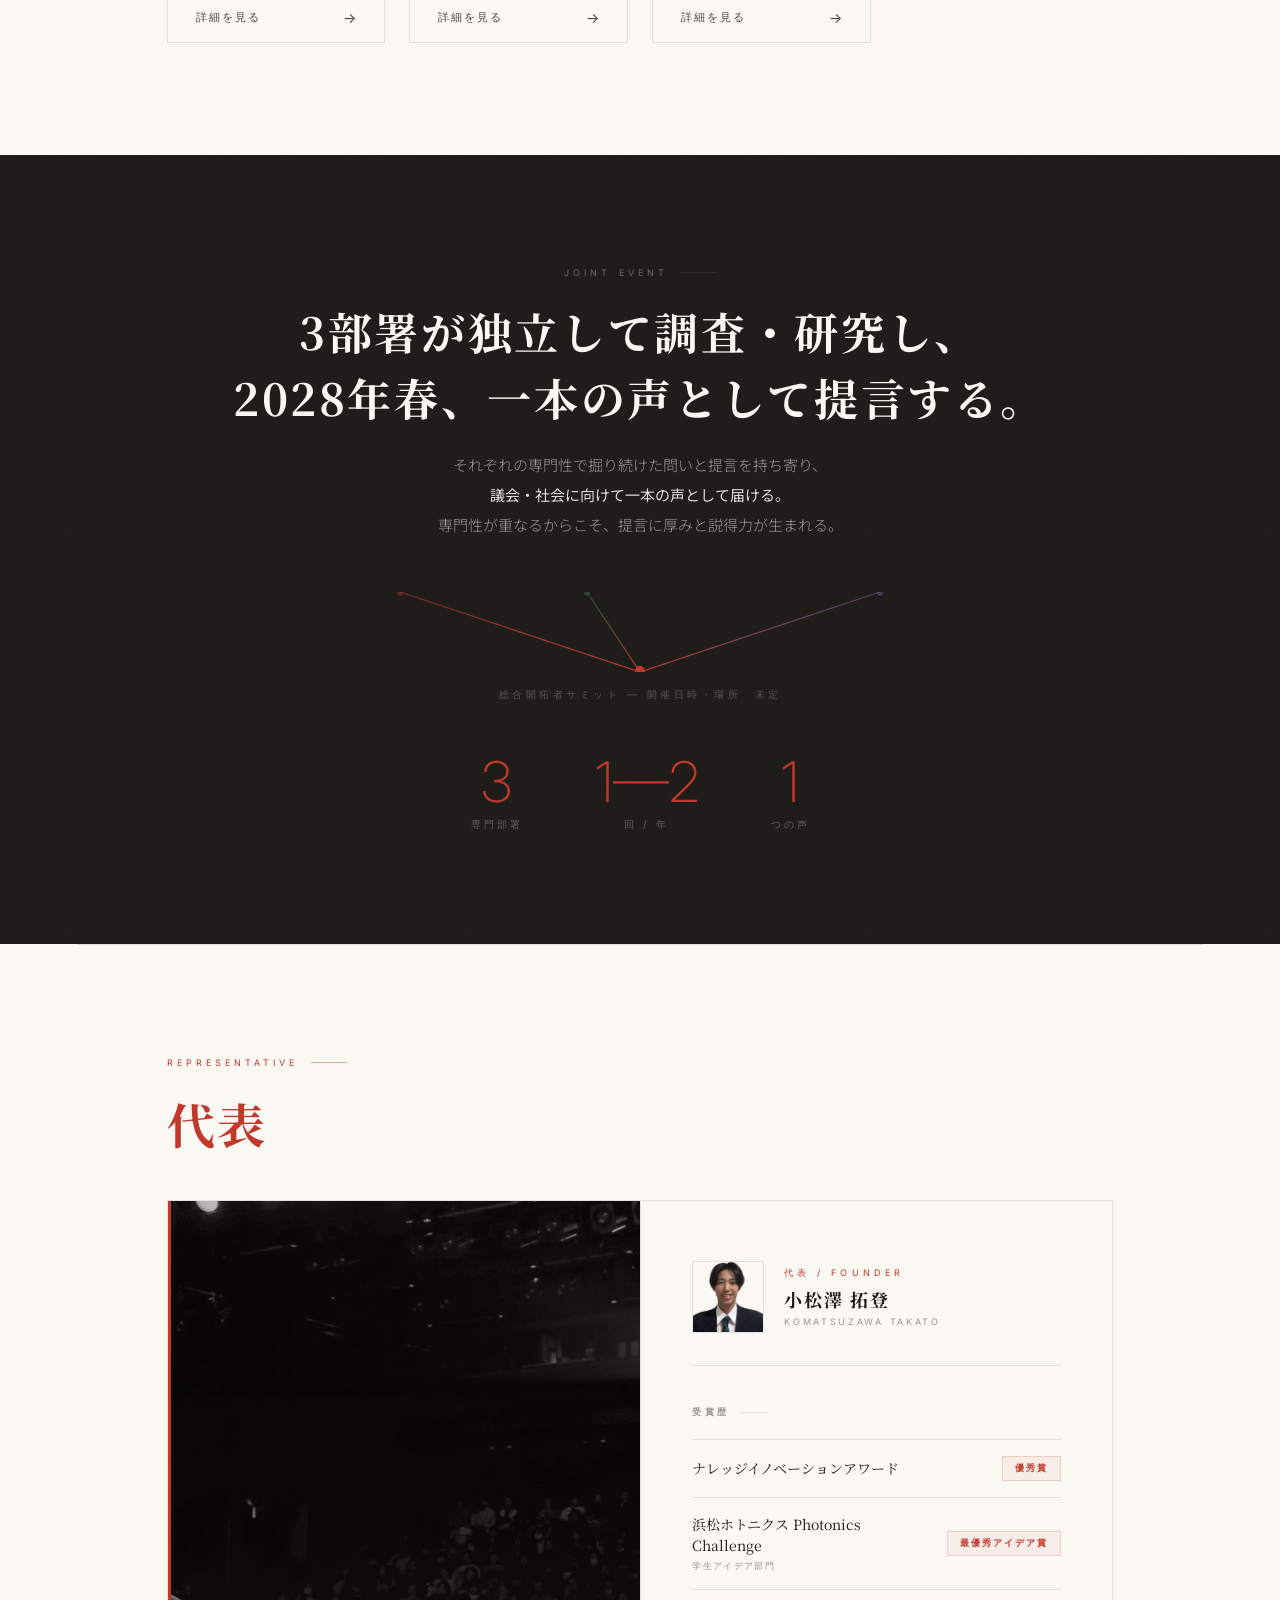
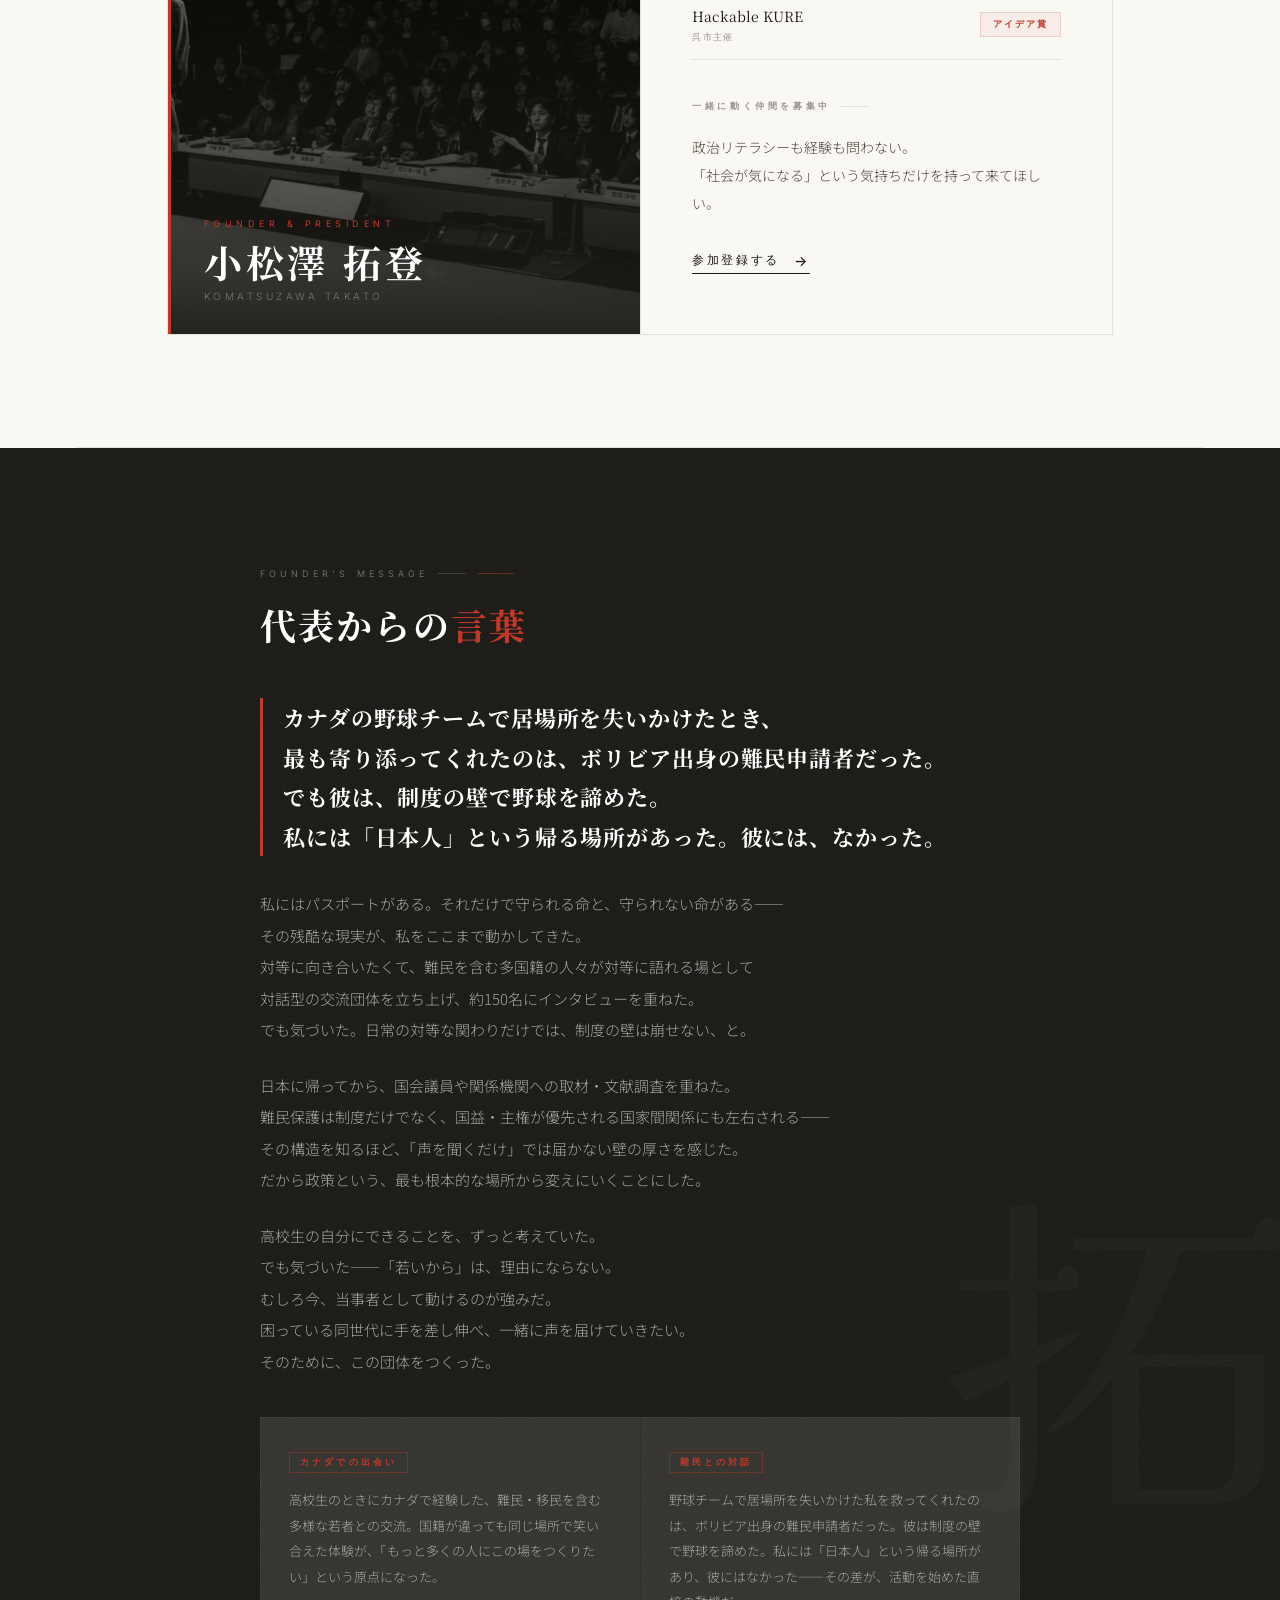
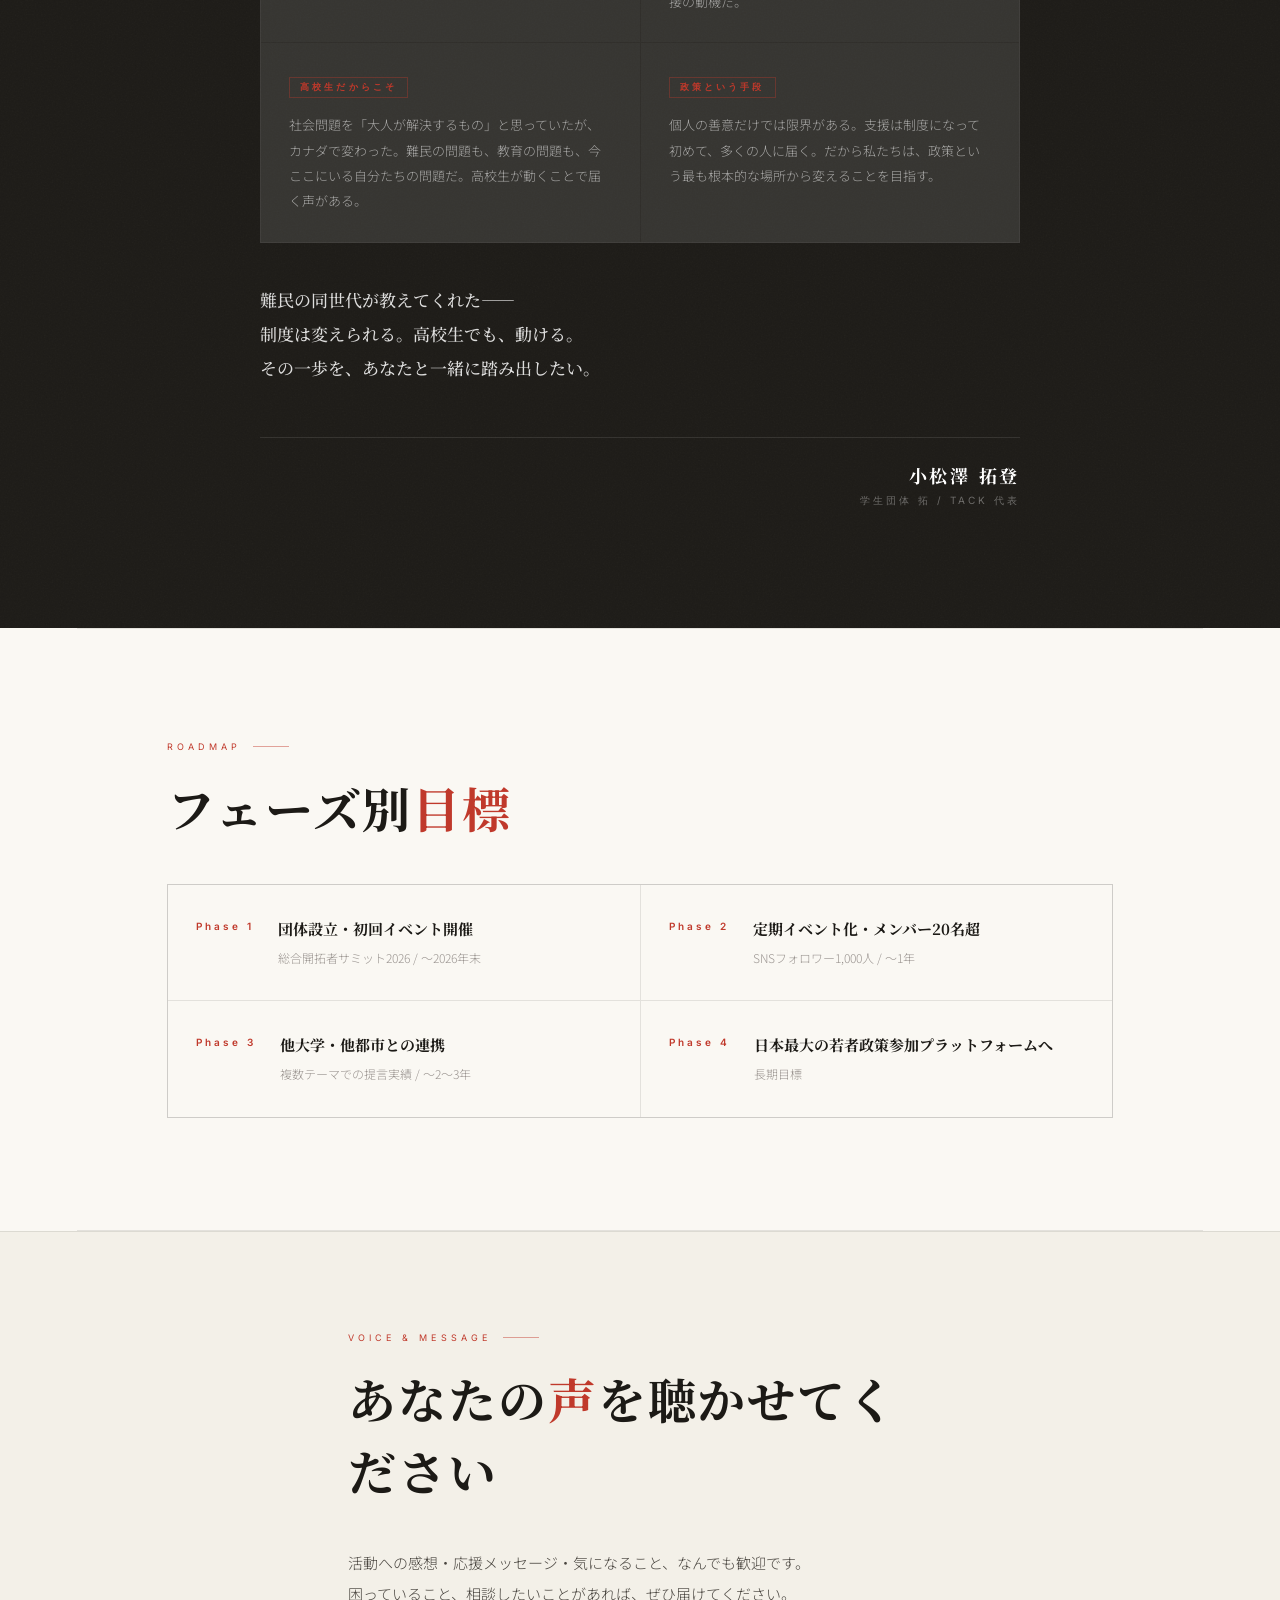
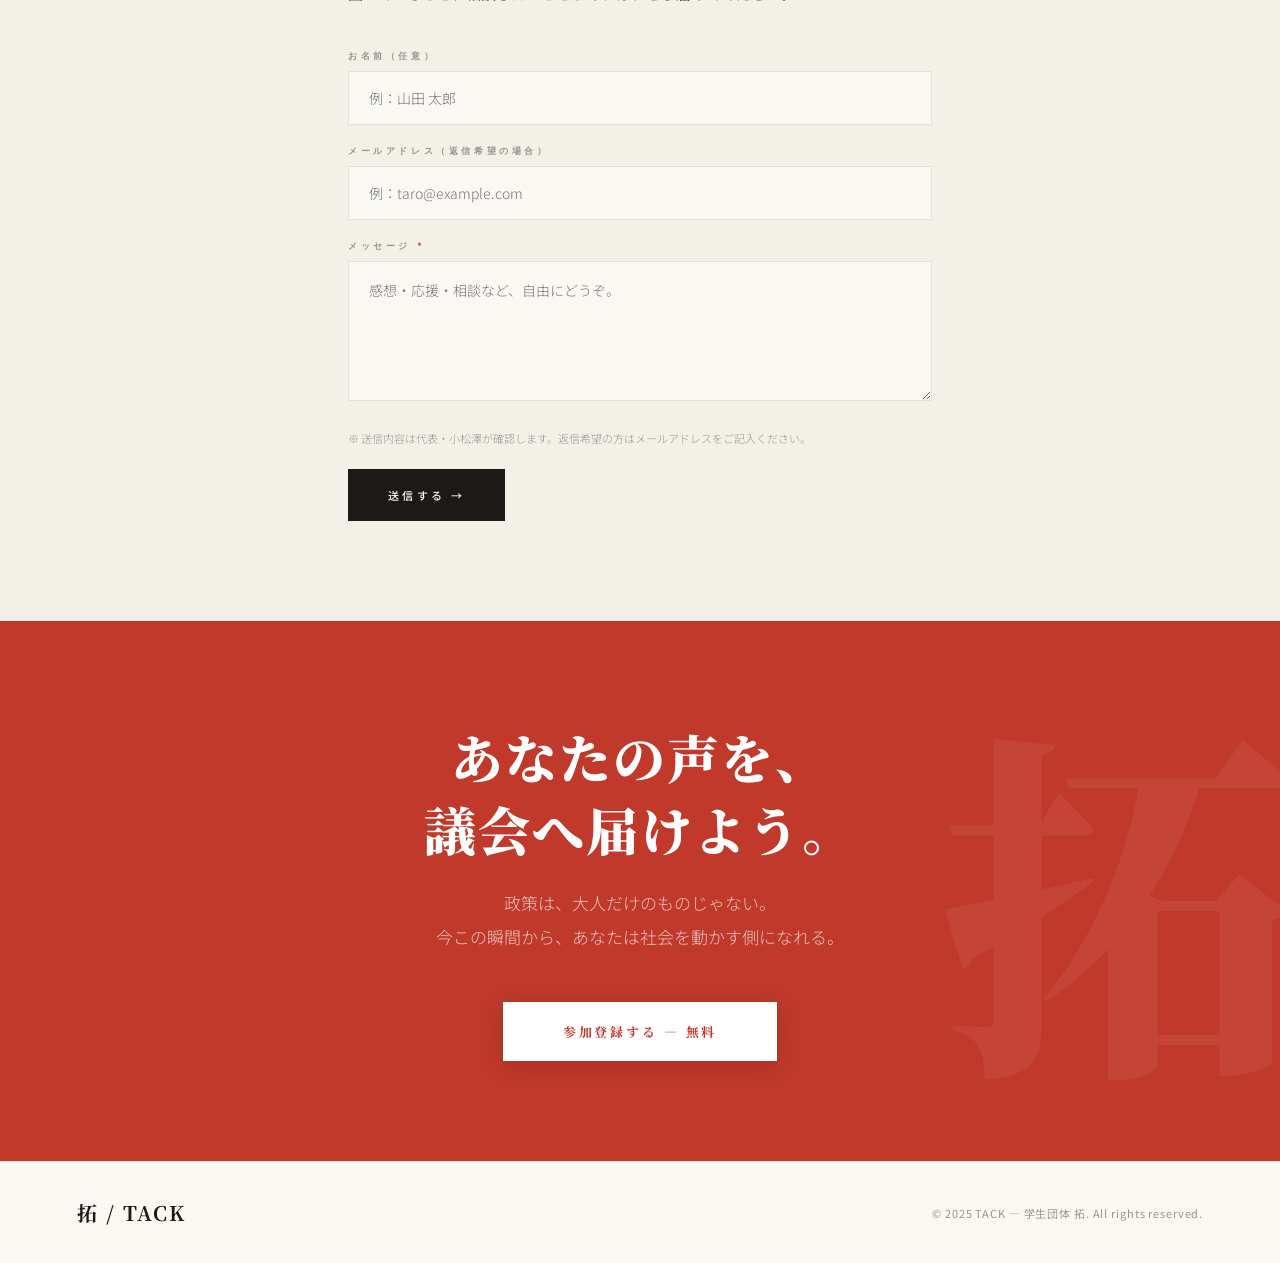
==== commit 5cb7ba9d: "Refresh homepage hero with dialogue-led copy and responsive typography" ====
--- a/index.html
+++ b/index.html
@@ -3,21 +3,21 @@
 <head>
   <meta charset="UTF-8" />
   <meta name="viewport" content="width=device-width, initial-scale=1.0" />
-  <title>拓 / TACK — 若者が社会を動かす側へ</title>
-  <meta name="description" content="学生団体 拓（TACK）は、カナダでの難民との出会いを原点に、代表・小松澤拓登が設立した若者の政策参加団体です。政策提言部・教育アクセス部・国際共生部の3部署が連携し、若者の提言を議会に届けます。" />
+  <title>拓 / TACK — 一人の声から、ともに考え、動き出す。</title>
+  <meta name="description" content="学生団体 拓（TACK）は、難民との出会いを原点に、一人ひとりの経験や希望を聞き、必要な支援をともに考えます。対話から生まれた問いを、調査と提案につなげていきます。" />
   <meta name="keywords" content="学生団体,拓,TACK,政策提言,若者,議会,関西,大阪,政治参加,社会課題" />
   <meta name="author" content="学生団体 拓 / TACK" />
   <!-- OGP -->
-  <meta property="og:title" content="拓 / TACK — 若者が社会を動かす側へ" />
-  <meta property="og:description" content="カナダでの難民との出会いを原点に、若者が政策の作り手になることを目指す学生団体。困っている若者に手を差し伸べ、一緒に社会を変えていきます。" />
+  <meta property="og:title" content="拓 / TACK — 一人の声から、ともに考え、動き出す。" />
+  <meta property="og:description" content="学生団体 拓（TACK）は、難民との出会いを原点に、一人ひとりの経験や希望を聞き、必要な支援をともに考えます。対話から生まれた問いを、調査と提案につなげていきます。" />
   <meta property="og:type" content="website" />
   <meta property="og:url" content="https://koma2thewata910-lab.github.io/taku/" />
   <meta property="og:image" content="https://koma2thewata910-lab.github.io/taku/tack-logo-new.png" />
   <meta property="og:locale" content="ja_JP" />
   <!-- Twitter Card -->
   <meta name="twitter:card" content="summary_large_image" />
-  <meta name="twitter:title" content="拓 / TACK — 若者が社会を動かす側へ" />
-  <meta name="twitter:description" content="学生団体 拓（TACK）は、若者が政策の作り手になることを目指す団体です。" />
+  <meta name="twitter:title" content="拓 / TACK — 一人の声から、ともに考え、動き出す。" />
+  <meta name="twitter:description" content="学生団体 拓（TACK）は、難民との出会いを原点に、一人ひとりの経験や希望を聞き、必要な支援をともに考えます。対話から生まれた問いを、調査と提案につなげていきます。" />
   <meta name="twitter:image" content="https://koma2thewata910-lab.github.io/taku/taku-shodo.png" />
   <!-- canonical -->
   <link rel="canonical" href="https://koma2thewata910-lab.github.io/taku/" />
@@ -31,7 +31,7 @@
         "name": "学生団体 拓",
         "alternateName": "TACK",
         "url": "https://koma2thewata910-lab.github.io/taku/",
-        "description": "若者が政策の作り手になることを目指す学生団体。政策提言部・教育アクセス部・国際共生部の3部署が連携し、総合開拓者サミットを通じて若者の提言を議会に届ける。",
+        "description": "学生団体 拓（TACK）は、難民との出会いを原点に、一人ひとりの経験や希望を聞き、必要な支援をともに考えます。対話から生まれた問いを、調査と提案につなげていきます。",
         "founder": {
           "@type": "Person",
           "name": "小松澤拓登",
@@ -897,7 +897,6 @@
       font-family: 'Inter', sans-serif;
       font-weight: 300;
     }
-
     .award-prize {
       font-size: 9px;
       letter-spacing: 0.22em;
@@ -1120,6 +1119,82 @@
       line-height: 1.8;
       font-weight: 300;
     }
+
+    /* ======== HERO / VOICE & DIALOGUE ======== */
+    .hero {
+      min-height: calc(100vh - var(--nav-h));
+      min-height: calc(100svh - var(--nav-h));
+      justify-content: center;
+      padding: clamp(72px, 8vw, 112px) clamp(24px, 6vw, 80px) 88px;
+    }
+    .hero-overlay {
+      background: linear-gradient(110deg, rgba(10,8,6,.91) 0%, rgba(10,8,6,.78) 52%, rgba(10,8,6,.57) 100%);
+    }
+    .hero-inner {
+      margin-top: 0;
+      padding-bottom: 0;
+      align-items: flex-start;
+      text-align: left;
+      opacity: 1;
+      transform: none;
+    }
+    .hero-text-col { width: 100%; align-items: flex-start; }
+    .hero-org-label { color: rgba(255,255,255,.72); letter-spacing: .24em; margin-bottom: 26px; flex-wrap: wrap; }
+    .hero-copy {
+      font-size: clamp(40px, 4.8vw, 68px);
+      line-height: 1.55;
+      letter-spacing: .025em;
+      font-weight: 700;
+      margin-bottom: 28px;
+      text-shadow: 0 2px 24px rgba(0,0,0,.18);
+    }
+    .hero-copy-line { display: block; }
+    .hero-copy-phrase { display: inline-block; white-space: nowrap; }
+    .hero-copy em { color: #ee8878; }
+    .hero-sub {
+      max-width: 740px;
+      font-size: clamp(14px, 1.2vw, 16px);
+      line-height: 2.15;
+      font-weight: 400;
+      color: rgba(255,255,255,.85);
+      margin-bottom: 34px;
+      line-break: strict;
+    }
+    .hero-sub-line { display: block; }
+    .hero-sub-line + .hero-sub-line { margin-top: .25em; }
+    .hero-btns { justify-content: flex-start; }
+    .hero-btns a { min-height: 52px; display: inline-flex; align-items: center; justify-content: center; }
+    .hero-btns .btn-ghost { color: #fff; border-color: rgba(255,255,255,.5); }
+    .hero a:focus-visible { outline: 2px solid #fff; outline-offset: 5px; }
+    .hero-stats { margin-top: 42px; padding-top: 26px; }
+    .hero-stat-label { color: rgba(255,255,255,.62); }
+    .hero .hanko { top: 28px; }
+    .hero .scroll-hint { bottom: 16px; }
+    @media (max-width: 760px) {
+      .hero { padding-top: 72px; padding-bottom: 40px; }
+      .hero-inner, .hero-text-col { align-items: flex-start; text-align: left; }
+      .hero-copy { font-size: clamp(32px, 6.6vw, 46px); margin-bottom: 22px; }
+      .hero-copy-phrase { display: block; }
+      .hero-org-label { font-size: 9px; line-height: 1.9; letter-spacing: .09em; gap: 8px; margin-bottom: 20px; }
+      .hero-org-label::before { width: 20px; flex-shrink: 0; }
+      .hero-sub { font-size: 14px; line-height: 2; max-width: 38em; margin-bottom: 28px; }
+      .hero-sub-line + .hero-sub-line { margin-top: .5em; }
+      .hero-btns { gap: 12px; }
+      .hero-btns a { font-size: 11px; letter-spacing: .08em; padding: 14px 22px; }
+      .hero-stats { display: grid; grid-template-columns: repeat(2,minmax(0,1fr)); gap: 24px 18px; margin-top: 32px; padding-top: 24px; }
+      .hero-stat-num { font-size: 30px; }
+      .hero-stat-label { font-size: 9px; letter-spacing: .12em; }
+      .hero .hanko { width: 32px; height: 32px; top: 20px; right: 24px; font-size: 11px; opacity: .7; }
+      .hero .scroll-hint { display: none; }
+    }
+    @media (max-width: 380px) {
+      .hero-btns { width: 100%; }
+      .hero-btns a { flex: 1; padding-inline: 12px; }
+    }
+    @media (prefers-reduced-motion: reduce) {
+      .hero-bg, .hero .scroll-hint { animation: none; }
+      .hero-btns a { transition: none; }
+    }
   </style>
 </head>
 <body class="page-body">
@@ -1140,7 +1215,7 @@
   </nav>
 
   <!-- HERO -->
-  <section class="hero">
+  <section class="hero" aria-labelledby="hero-heading">
     <div class="hero-bg"></div>
     <div class="hero-overlay"></div>
 
@@ -1148,11 +1223,11 @@
     <div class="hero-inner fade-up">
       <div class="hero-text-col">
         <p class="hero-org-label">学生団体 拓 / TACK &nbsp;—&nbsp; 2025年設立</p>
-        <h1 class="hero-copy">若者が、<em>政策の<br>作り手</em>になる。</h1>
+        <h1 class="hero-copy" id="hero-heading"><span class="hero-copy-line">一人の声から、</span><em class="hero-copy-line"><span class="hero-copy-phrase">ともに考え、</span><span class="hero-copy-phrase">動き出す。</span></em></h1>
         <p class="hero-sub">
-          難民との出会いが、すべての出発点だった。<br>
-          高校生だから動けない、ではない——高校生だからこそ届く声がある。<br>
-          経験も知識も問わない。必要なのは、動く意志だけだ。
+          <span class="hero-sub-line">難民との出会いから、私たちの活動は始まりました。</span>
+          <span class="hero-sub-line">一人ひとりの経験や希望を聞き、必要な支援をともに考える。</span>
+          <span class="hero-sub-line">対話から生まれた問いを、調査と提案につなげていきます。</span>
         </p>
         <div class="hero-btns">
           <a href="join.html" class="btn-primary">今すぐ参加する</a>
@@ -1602,4 +1677,4 @@
     document.querySelectorAll('.fade-up').forEach(el => obs.observe(el));
   </script>
 </body>
-</html>
+</html>
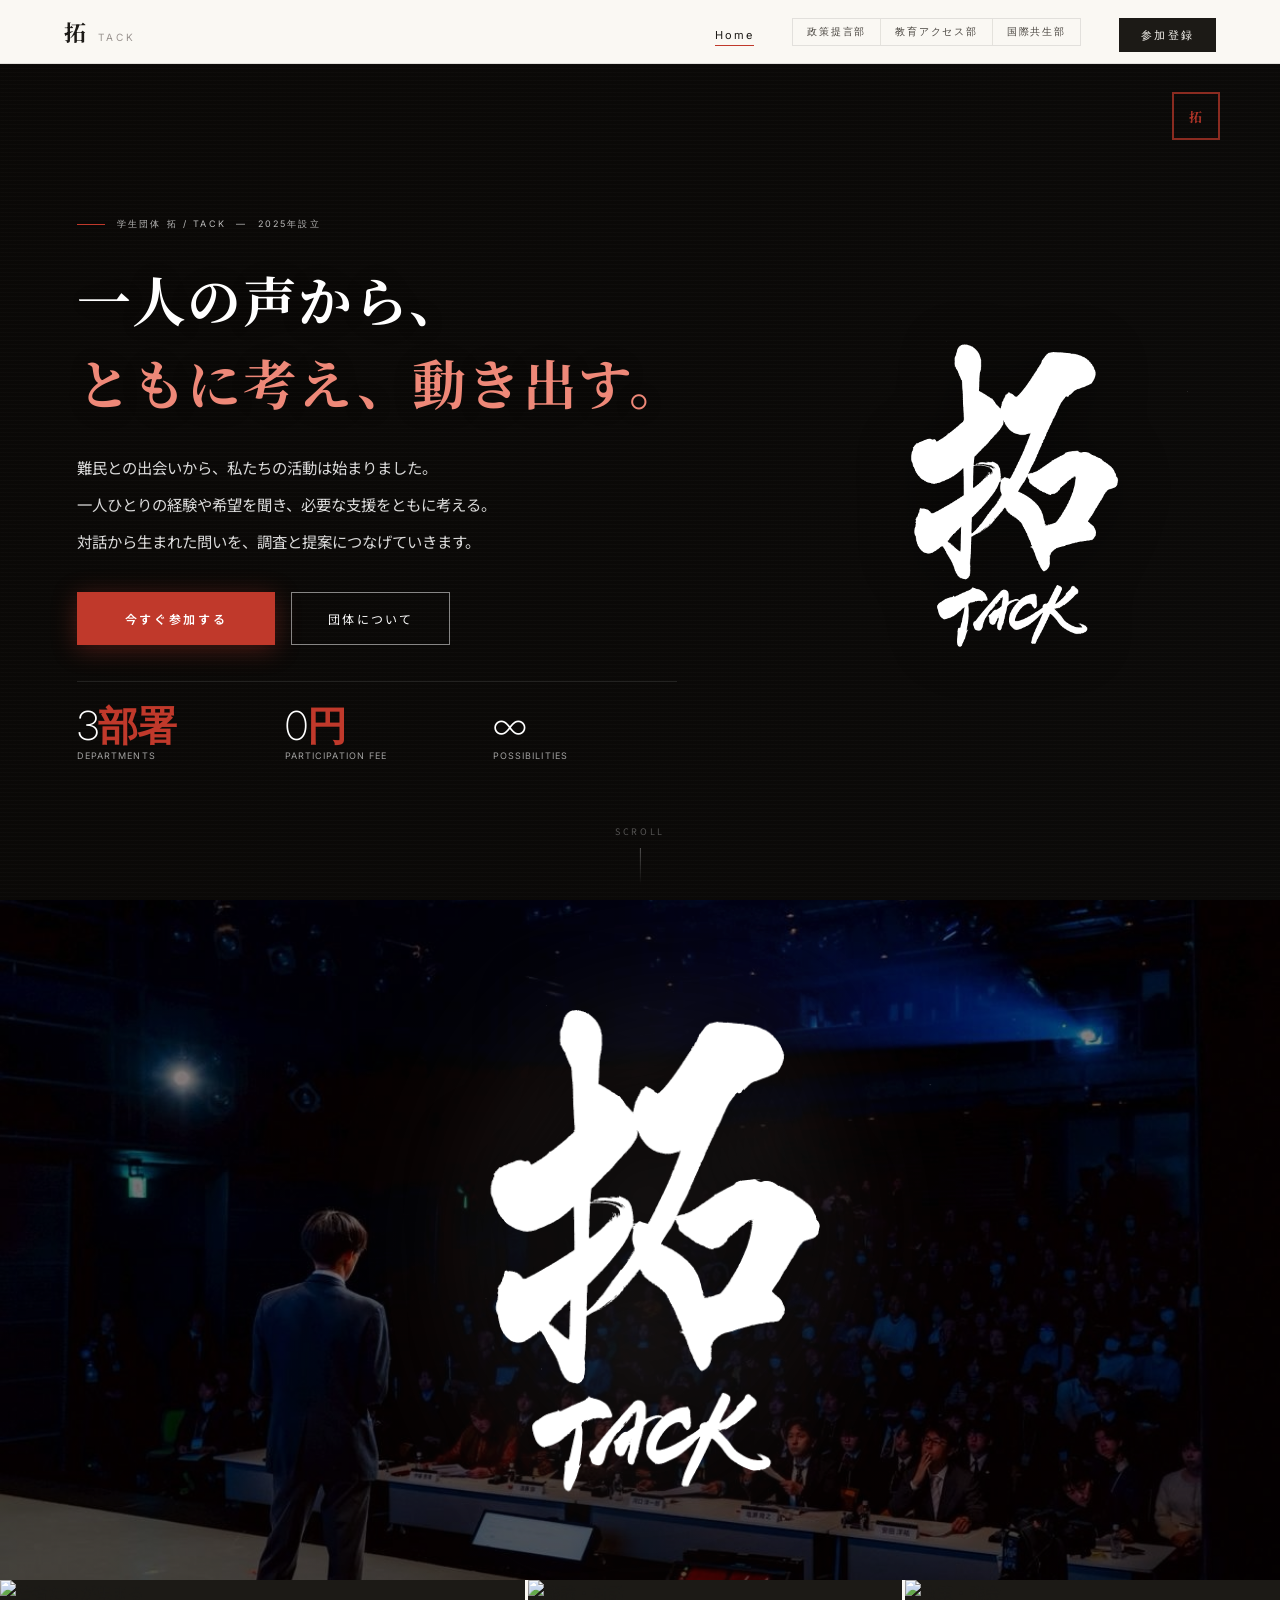
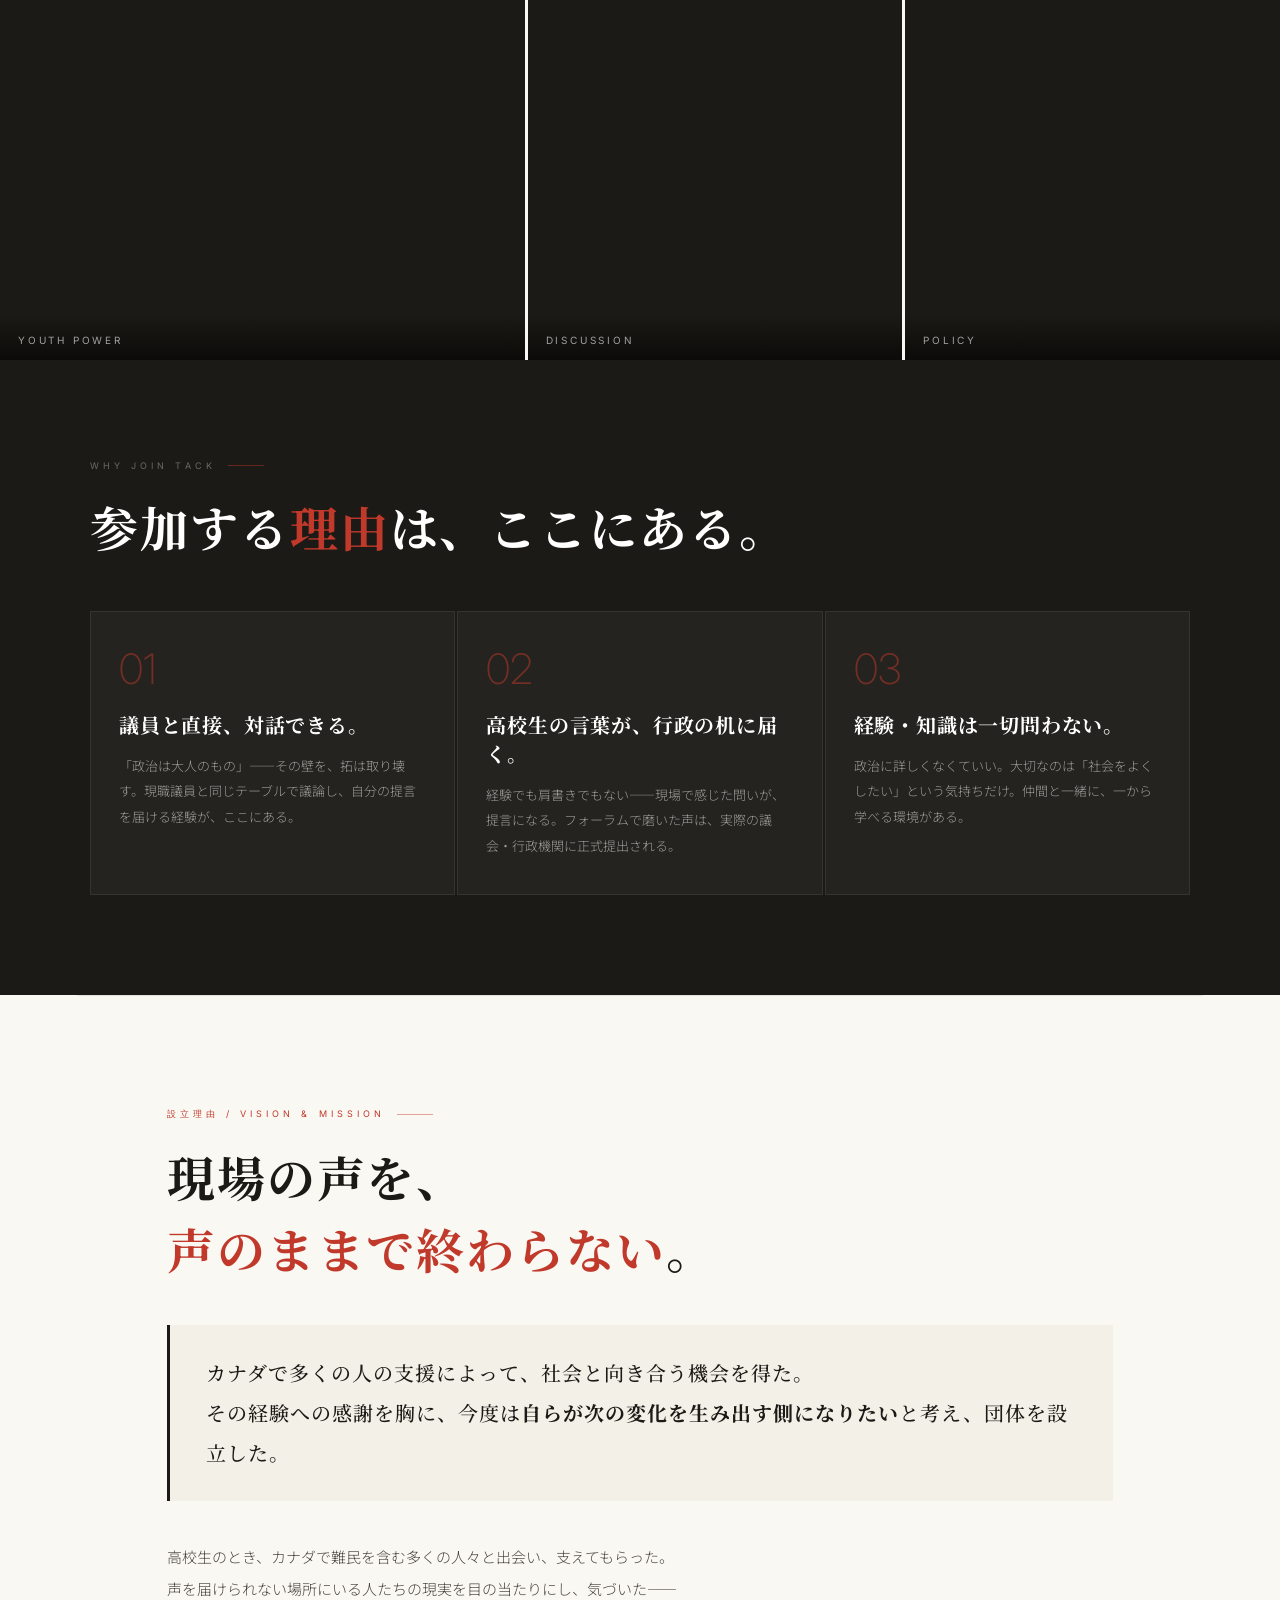
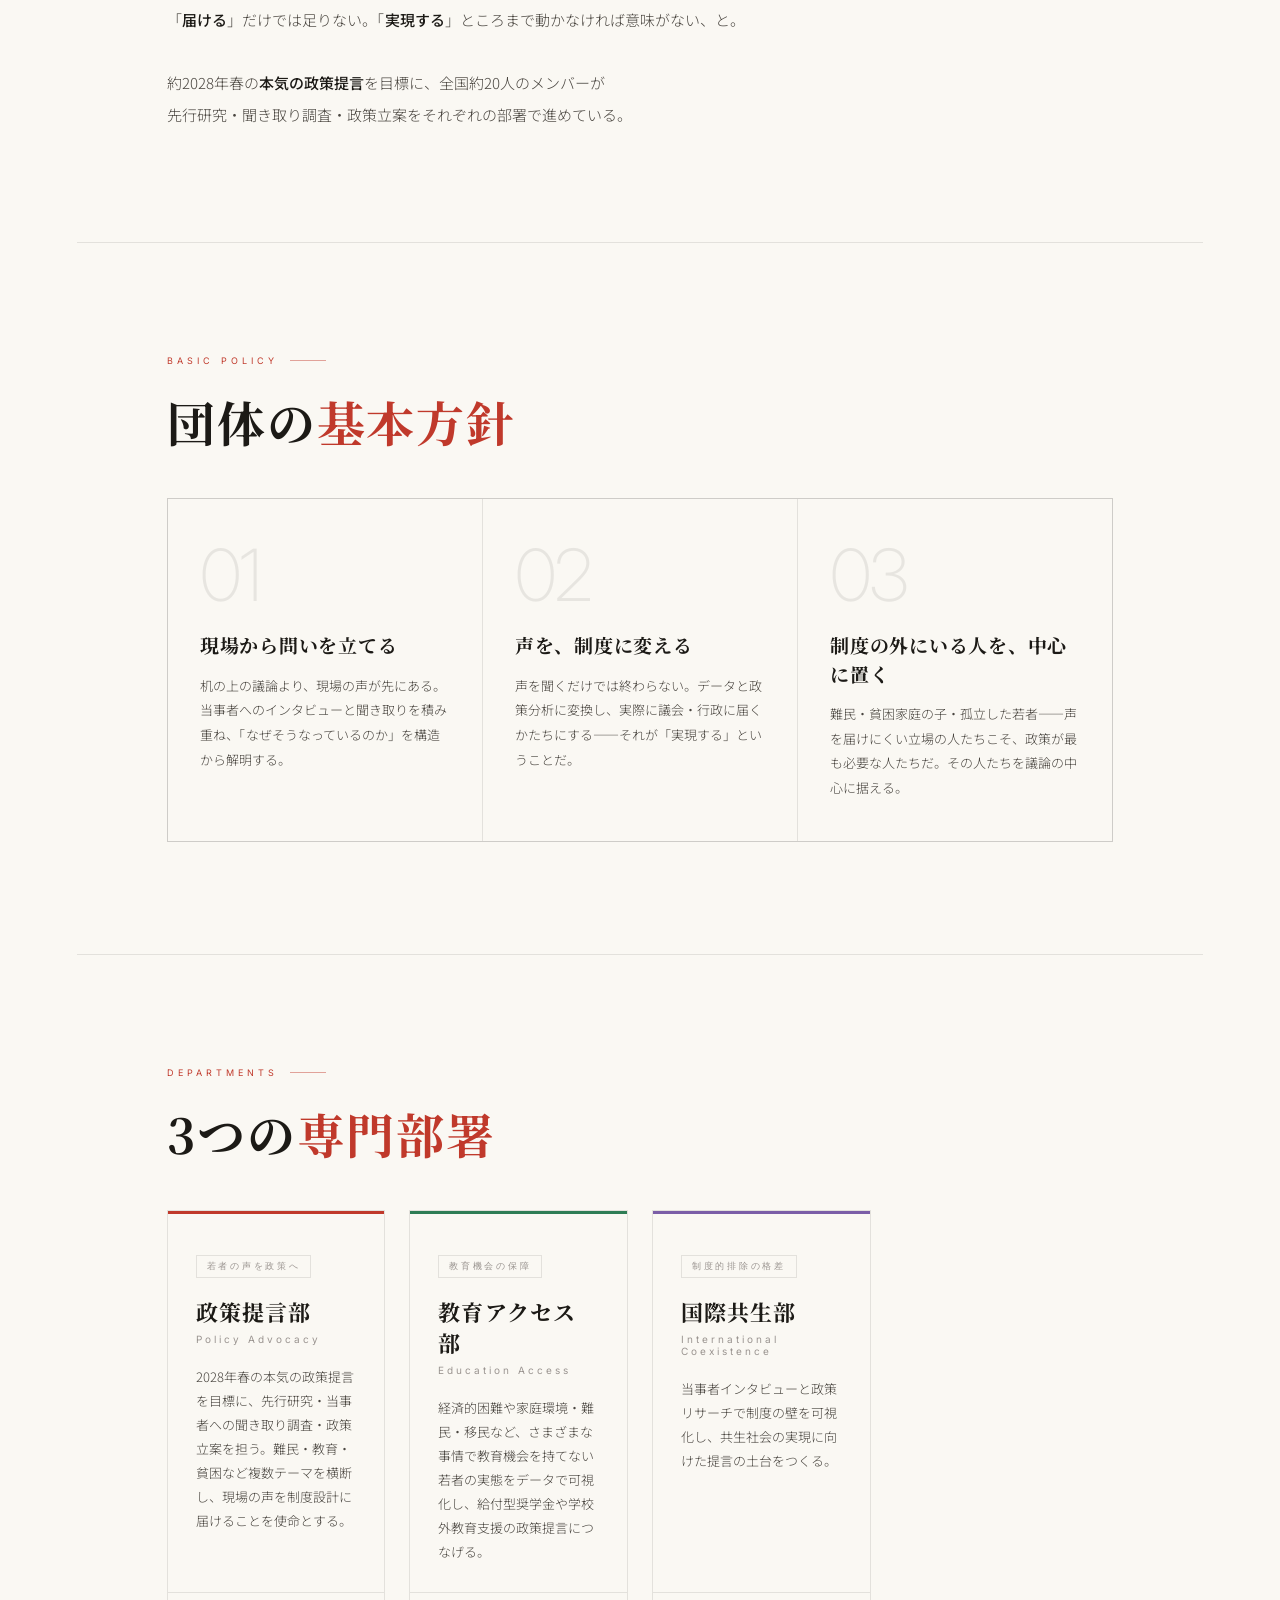
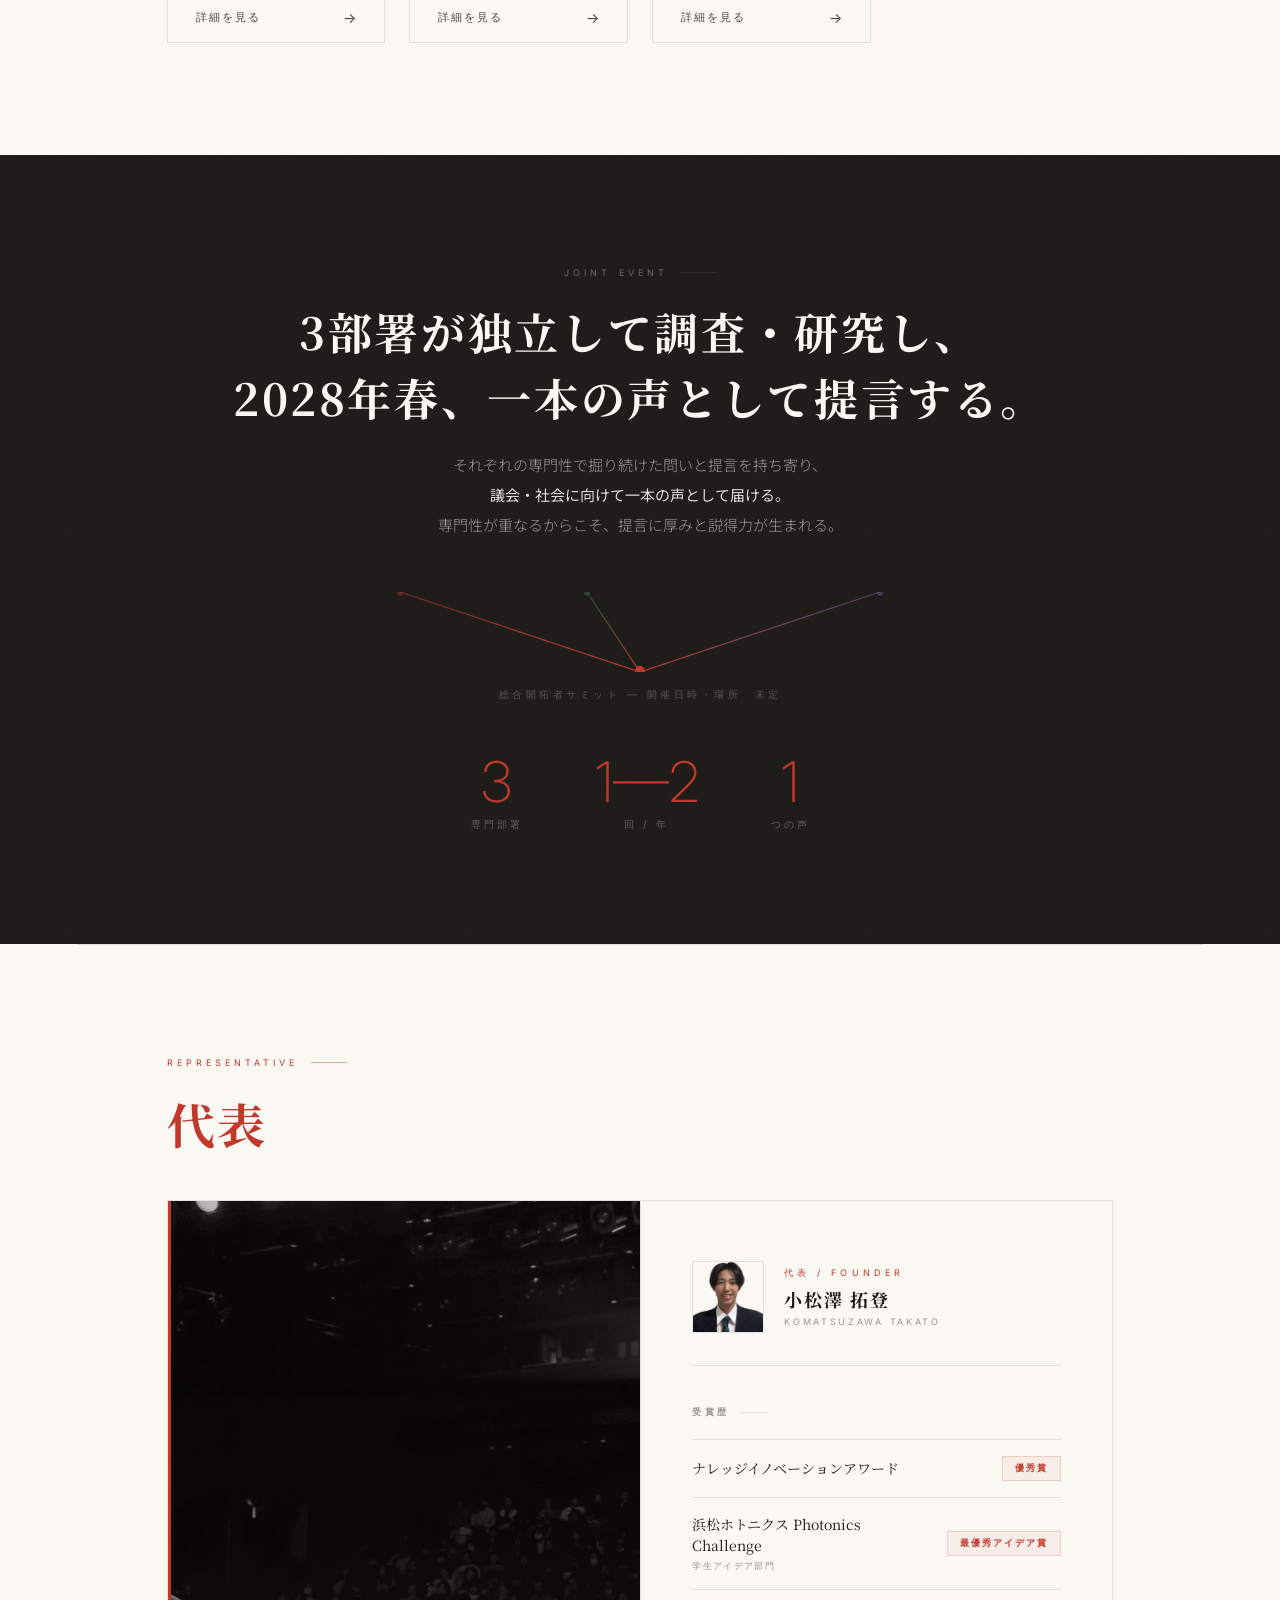
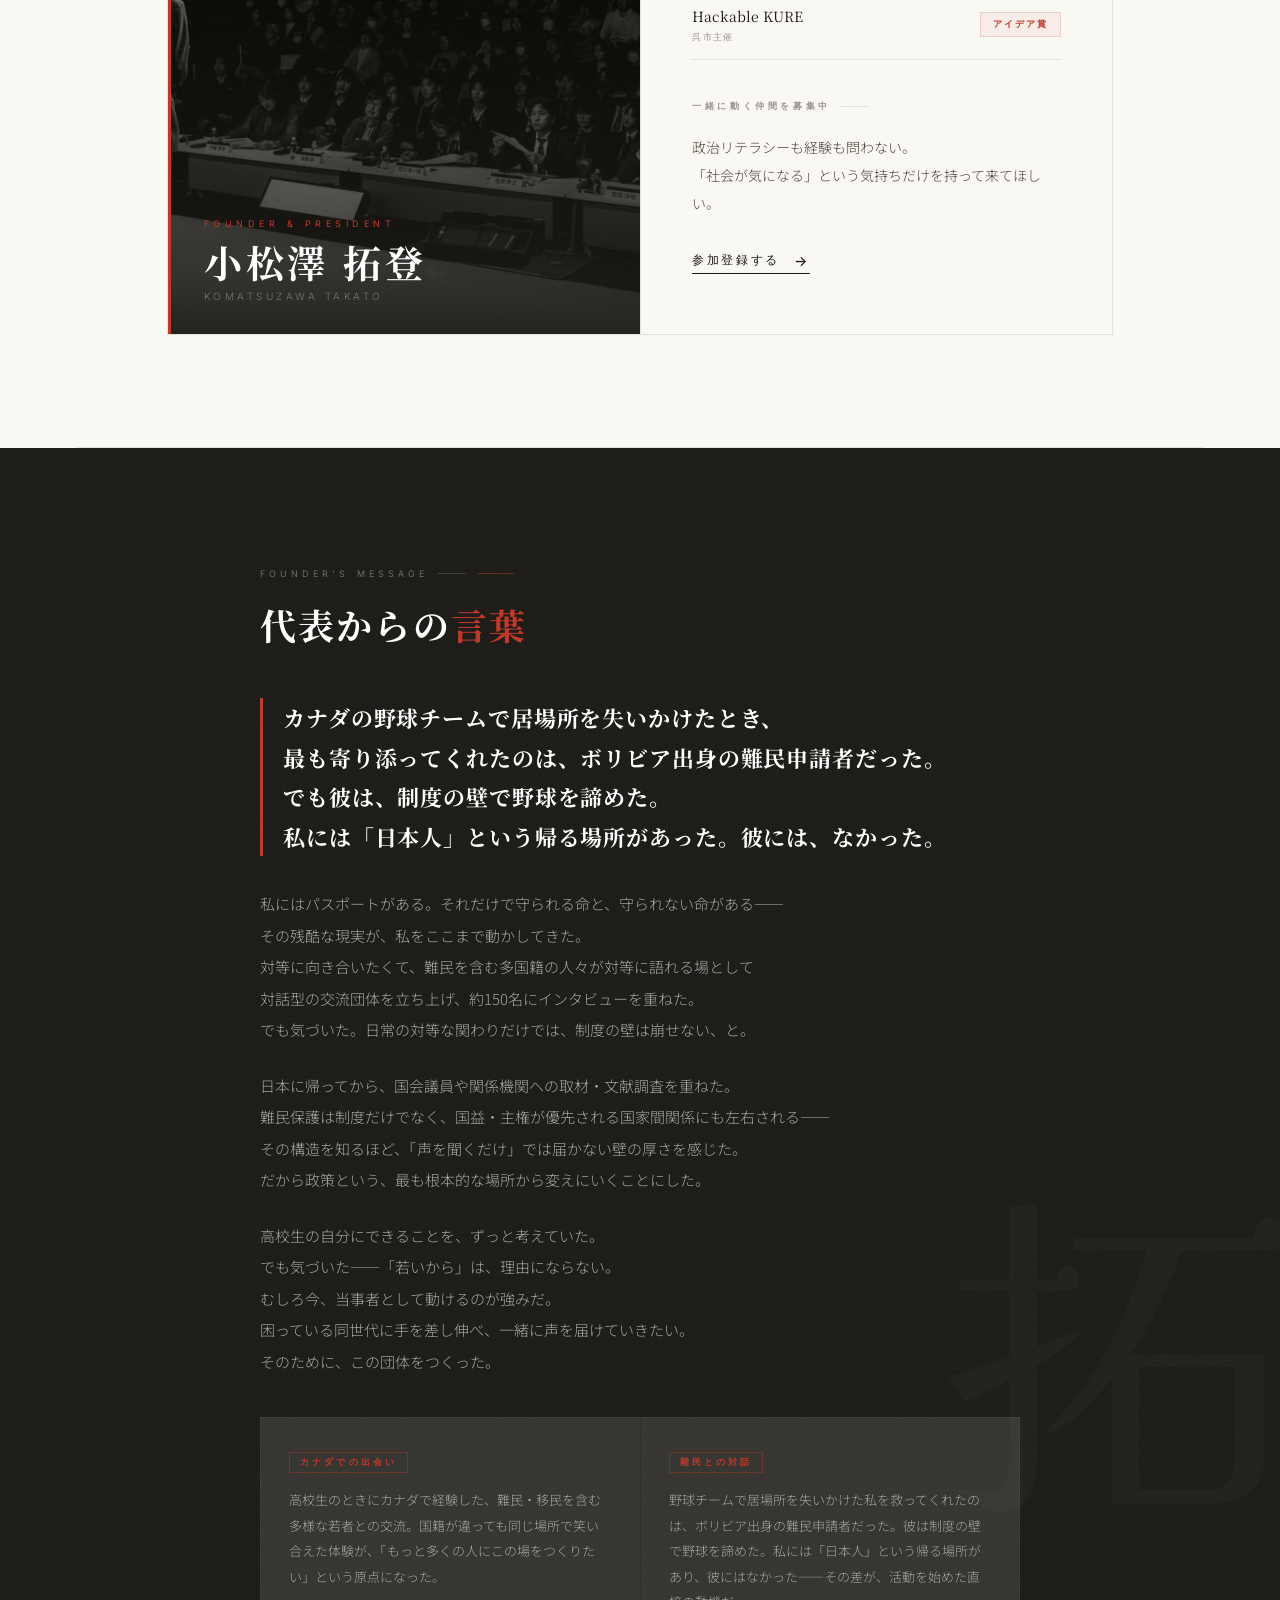
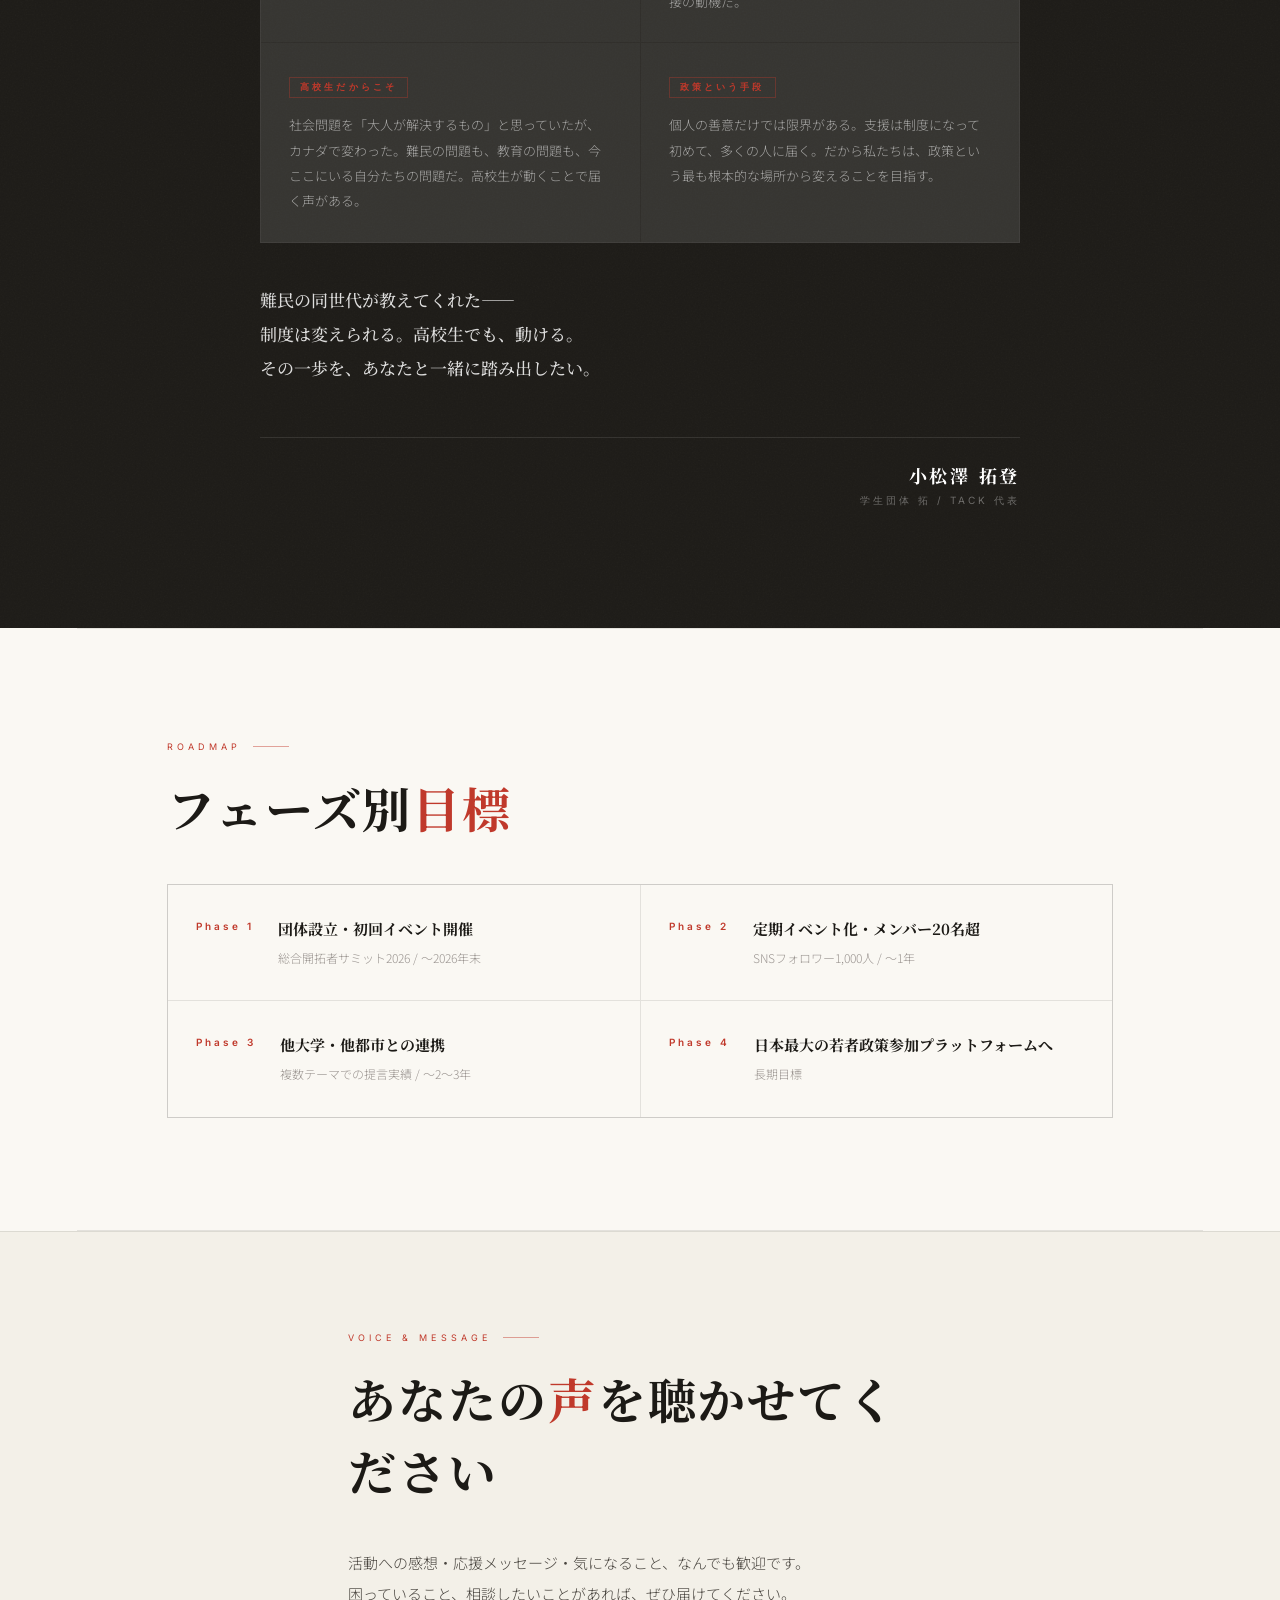
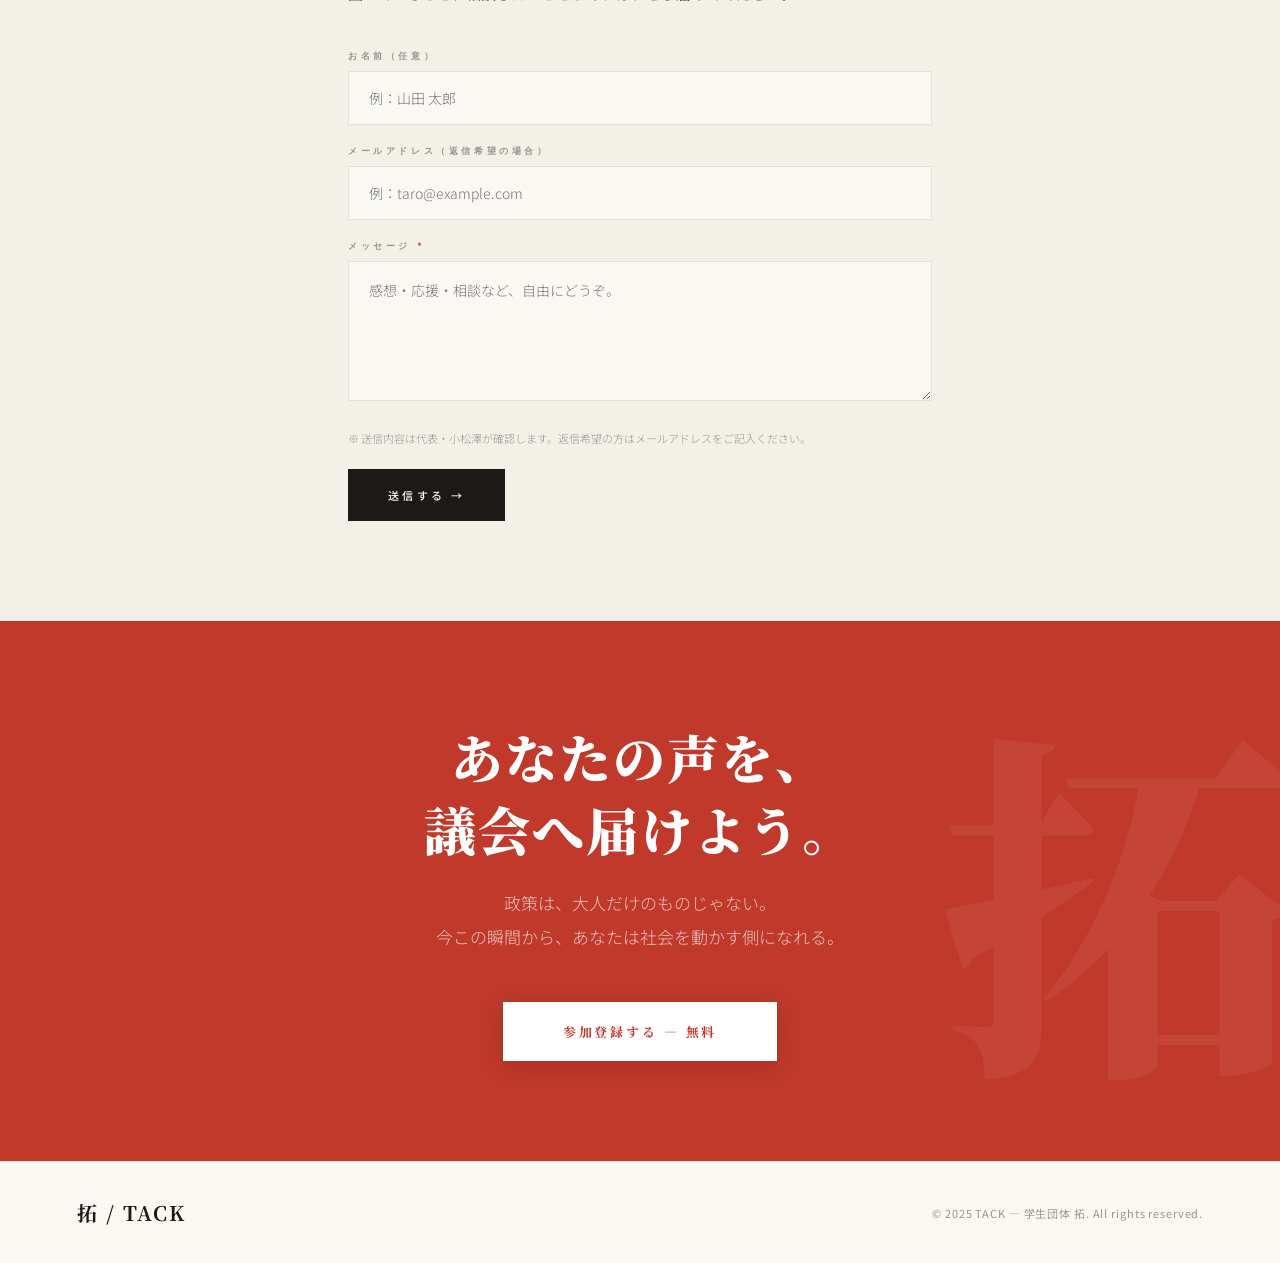
==== commit 86e3d349: "Remove expired hero event date and add responsive TACK logo beside homepage copy" ====
--- a/index.html
+++ b/index.html
@@ -1195,6 +1195,68 @@
       .hero-bg, .hero .scroll-hint { animation: none; }
       .hero-btns a { transition: none; }
     }
+
+    /* ======== HERO / TACK LOGO ======== */
+    .hero-with-logo .hero-inner {
+      display: grid;
+      max-width: 1200px;
+      grid-template-columns: minmax(0, 1.7fr) minmax(0, 1fr);
+      grid-template-areas: "copy logo" "stats logo";
+      column-gap: clamp(32px, 4.5vw, 64px);
+      row-gap: 36px;
+      align-items: center;
+    }
+    .hero-with-logo .hero-text-col { grid-area: copy; min-width: 0; }
+    .hero-with-logo .hero-copy { font-size: clamp(32px, 4.2vw, 60px); }
+    .hero-brand {
+      grid-area: logo;
+      position: relative;
+      width: 100%;
+      aspect-ratio: 1;
+      min-width: 0;
+      margin: 0;
+      align-self: center;
+      display: flex;
+      align-items: center;
+      justify-content: center;
+    }
+    .hero-brand img {
+      display: block;
+      width: 100%;
+      height: 100%;
+      object-fit: contain;
+      filter: drop-shadow(0 8px 28px rgba(0,0,0,.42));
+      animation: hero-brand-enter .8s ease-out both;
+    }
+    @keyframes hero-brand-enter {
+      from { opacity: 0; transform: translateY(12px); }
+      to { opacity: 1; transform: translateY(0); }
+    }
+    .hero-with-logo .hero-stats {
+      grid-area: stats;
+      display: grid;
+      grid-template-columns: repeat(3, minmax(0, 1fr));
+      gap: 24px;
+      margin-top: 0;
+      padding-top: 24px;
+      max-width: 600px;
+    }
+    .hero-with-logo .hero-stat-item { min-width: 0; }
+    .hero-with-logo .hero-stat-label { font-size: 9px; letter-spacing: .12em; }
+    @media (max-width: 760px) {
+      .hero-with-logo .hero-inner {
+        grid-template-columns: minmax(0, 1fr);
+        grid-template-areas: "copy" "logo" "stats";
+        row-gap: 28px;
+      }
+      .hero-with-logo .hero-copy { font-size: clamp(32px, 6.6vw, 46px); }
+      .hero-brand { width: min(48vw, 200px); justify-self: center; }
+      .hero-with-logo .hero-stats { max-width: none; gap: 12px; }
+      .hero-with-logo .hero-stat-label { font-size: 8px; letter-spacing: .04em; line-height: 1.6; }
+    }
+    @media (prefers-reduced-motion: reduce) {
+      .hero-brand img { animation: none; }
+    }
   </style>
 </head>
 <body class="page-body">
@@ -1215,7 +1277,7 @@
   </nav>
 
   <!-- HERO -->
-  <section class="hero" aria-labelledby="hero-heading">
+  <section class="hero hero-with-logo" aria-labelledby="hero-heading">
     <div class="hero-bg"></div>
     <div class="hero-overlay"></div>
 
@@ -1234,14 +1296,13 @@
           <a href="#about" class="btn-ghost">団体について</a>
         </div>
       </div>
+      <figure class="hero-brand">
+        <img src="tack-logo-white.png" alt="拓 / TACK ロゴ" decoding="async" fetchpriority="high" />
+      </figure>
       <div class="hero-stats">
         <div class="hero-stat-item">
           <div class="hero-stat-num">3<span>部署</span></div>
           <div class="hero-stat-label">DEPARTMENTS</div>
-        </div>
-        <div class="hero-stat-item">
-          <div class="hero-stat-num">2026<span>.8.9</span></div>
-          <div class="hero-stat-label">NEXT EVENT</div>
         </div>
         <div class="hero-stat-item">
           <div class="hero-stat-num">0<span>円</span></div>
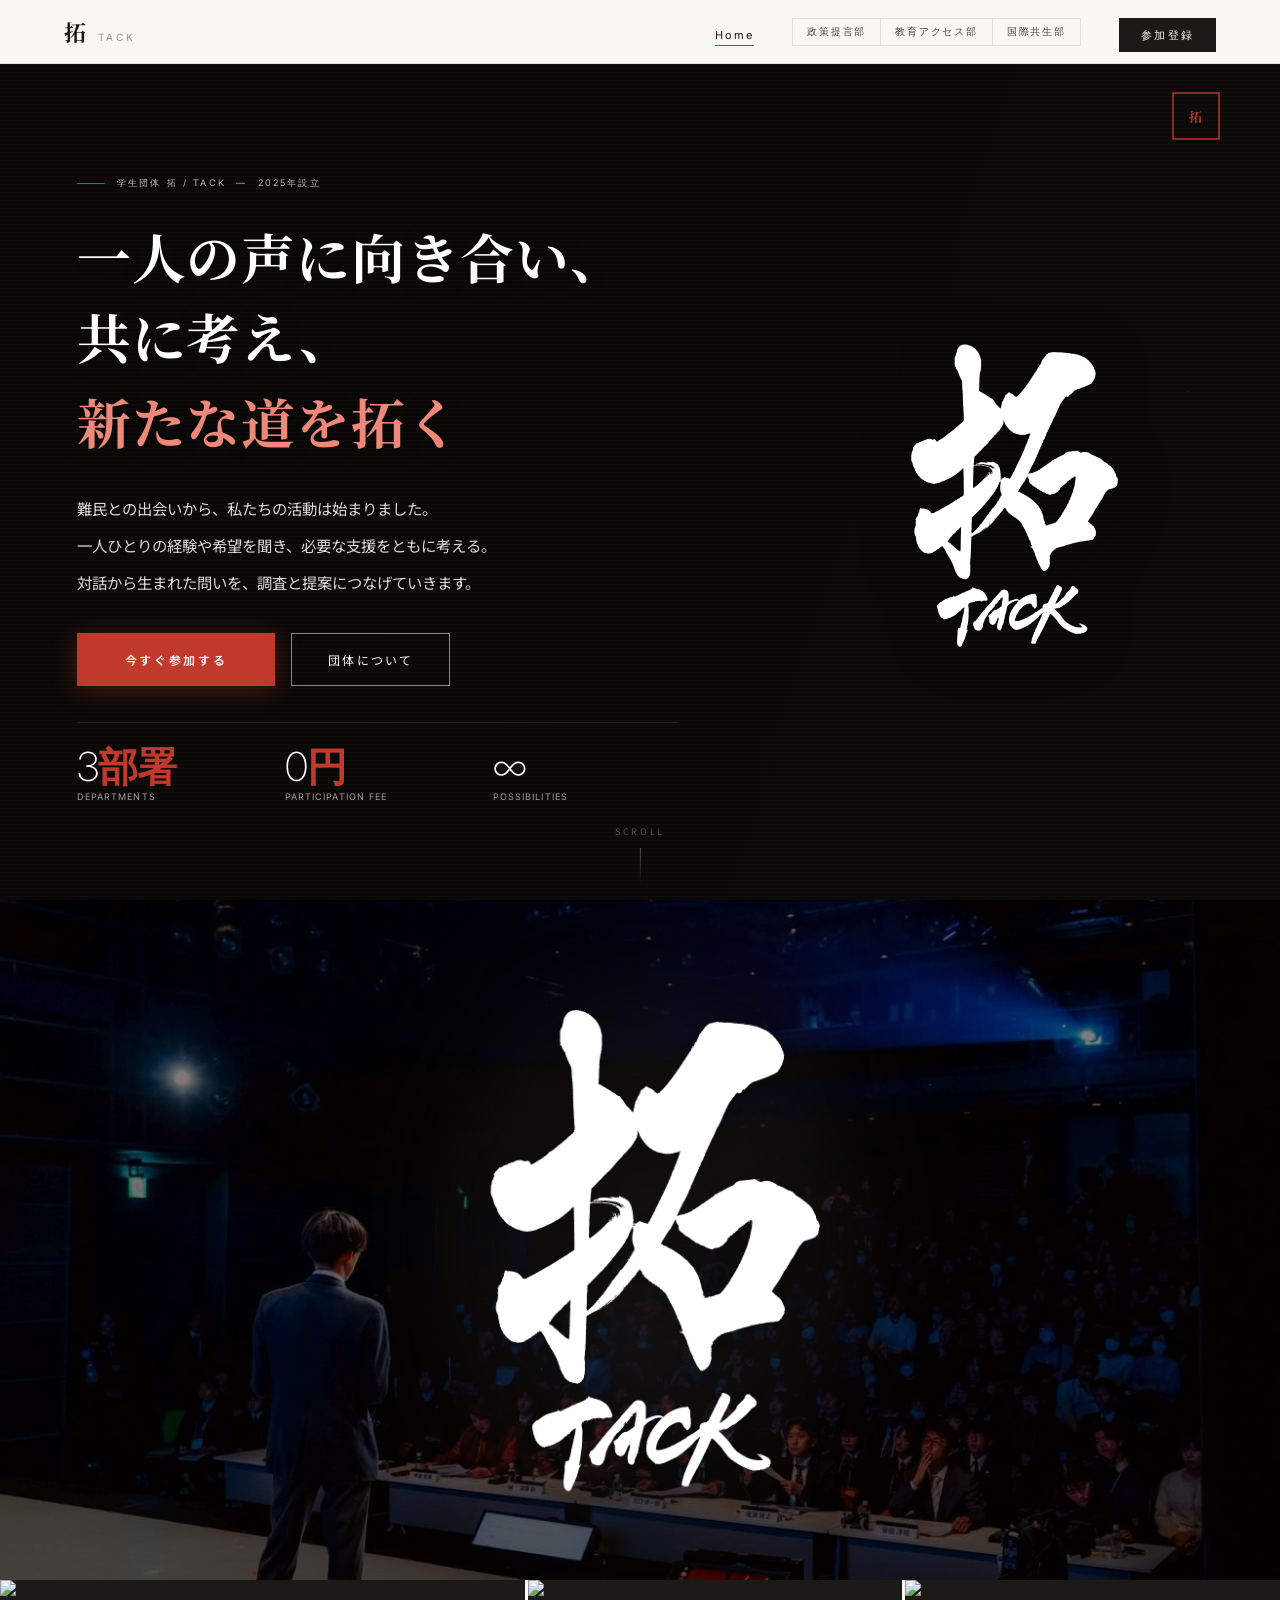
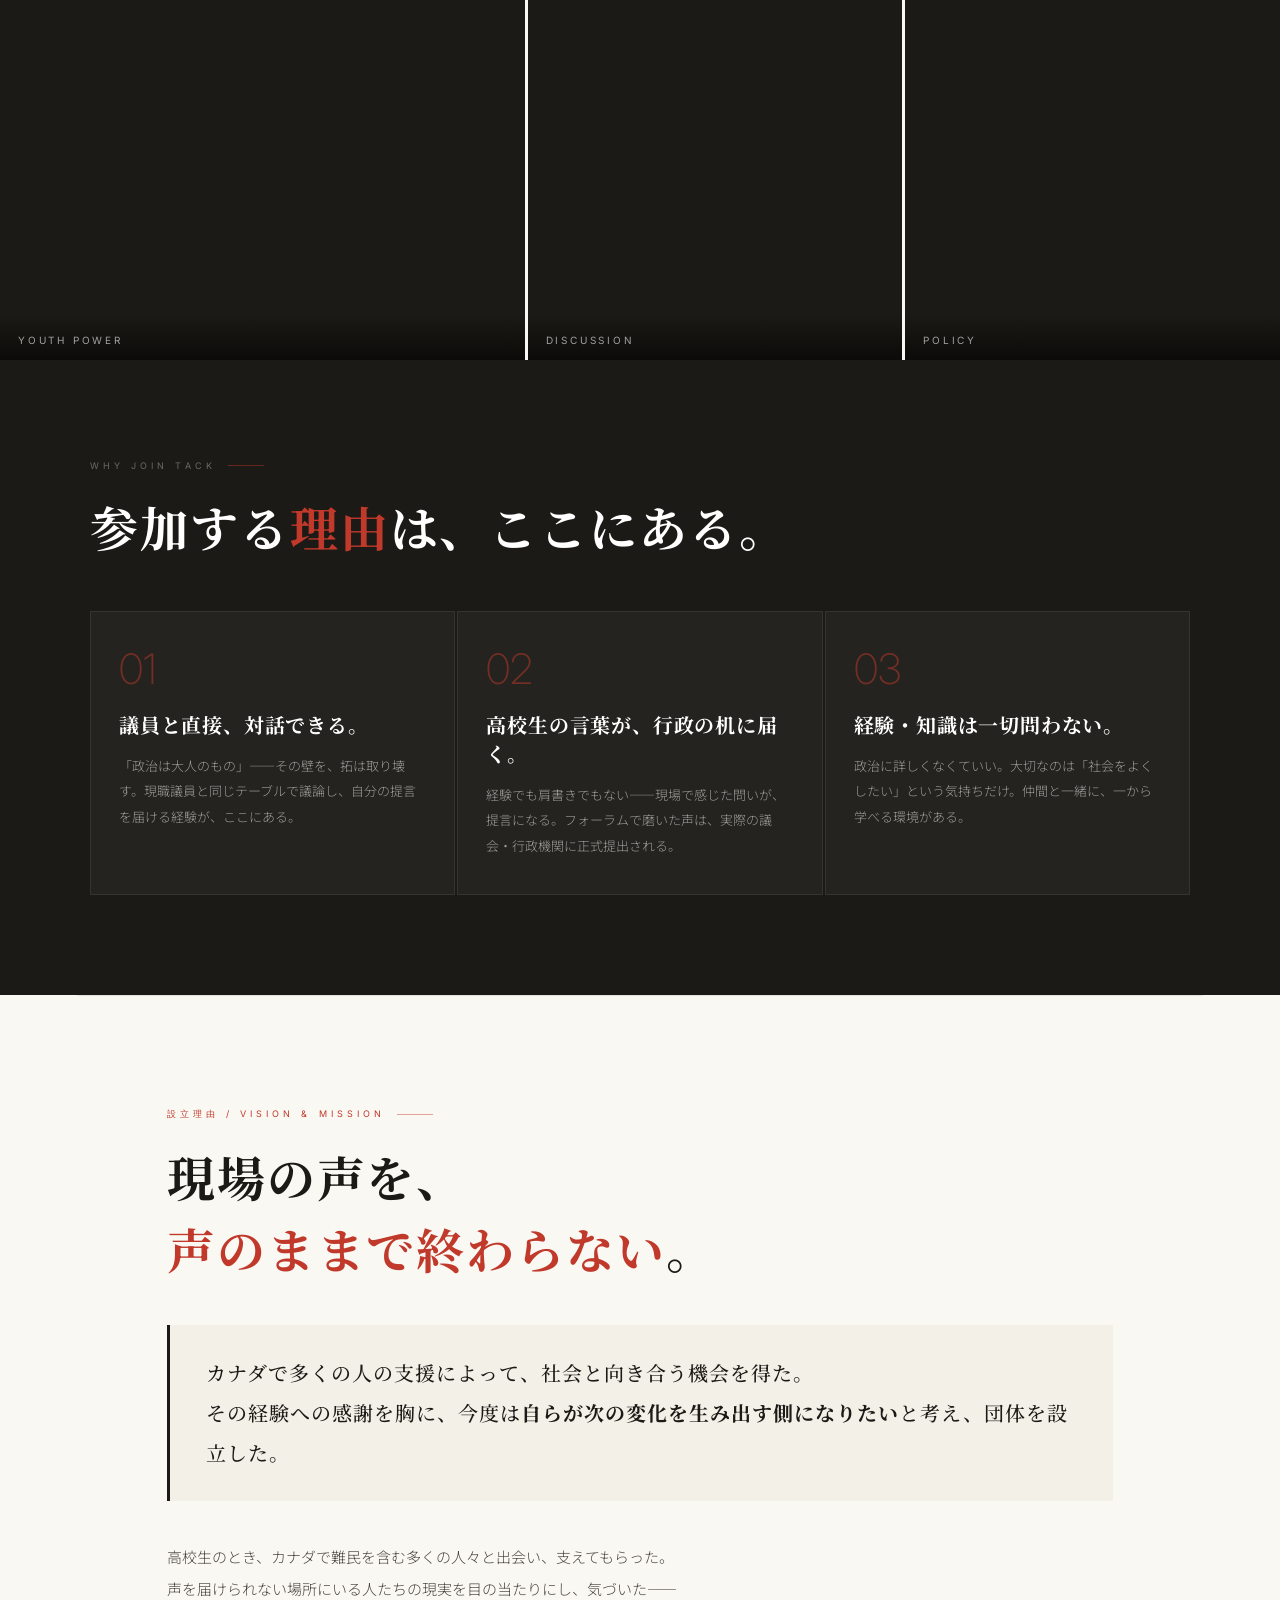
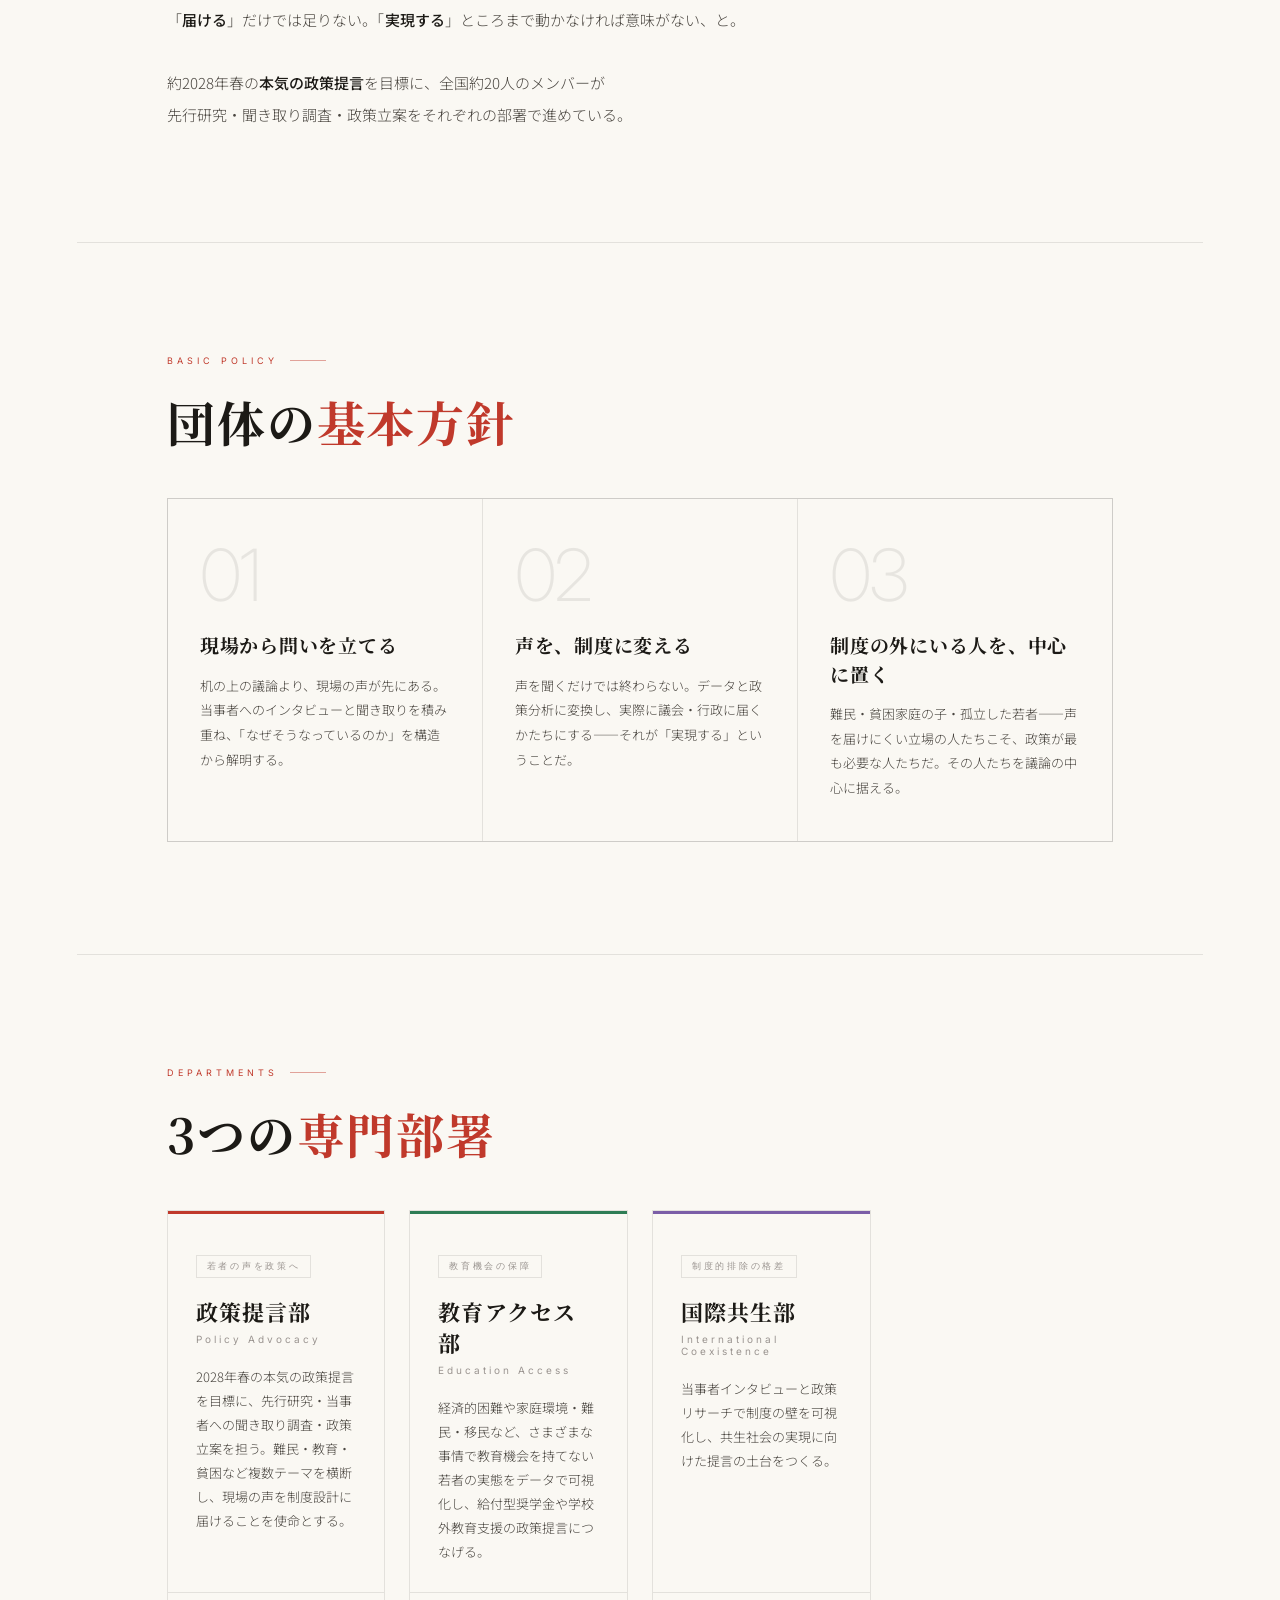
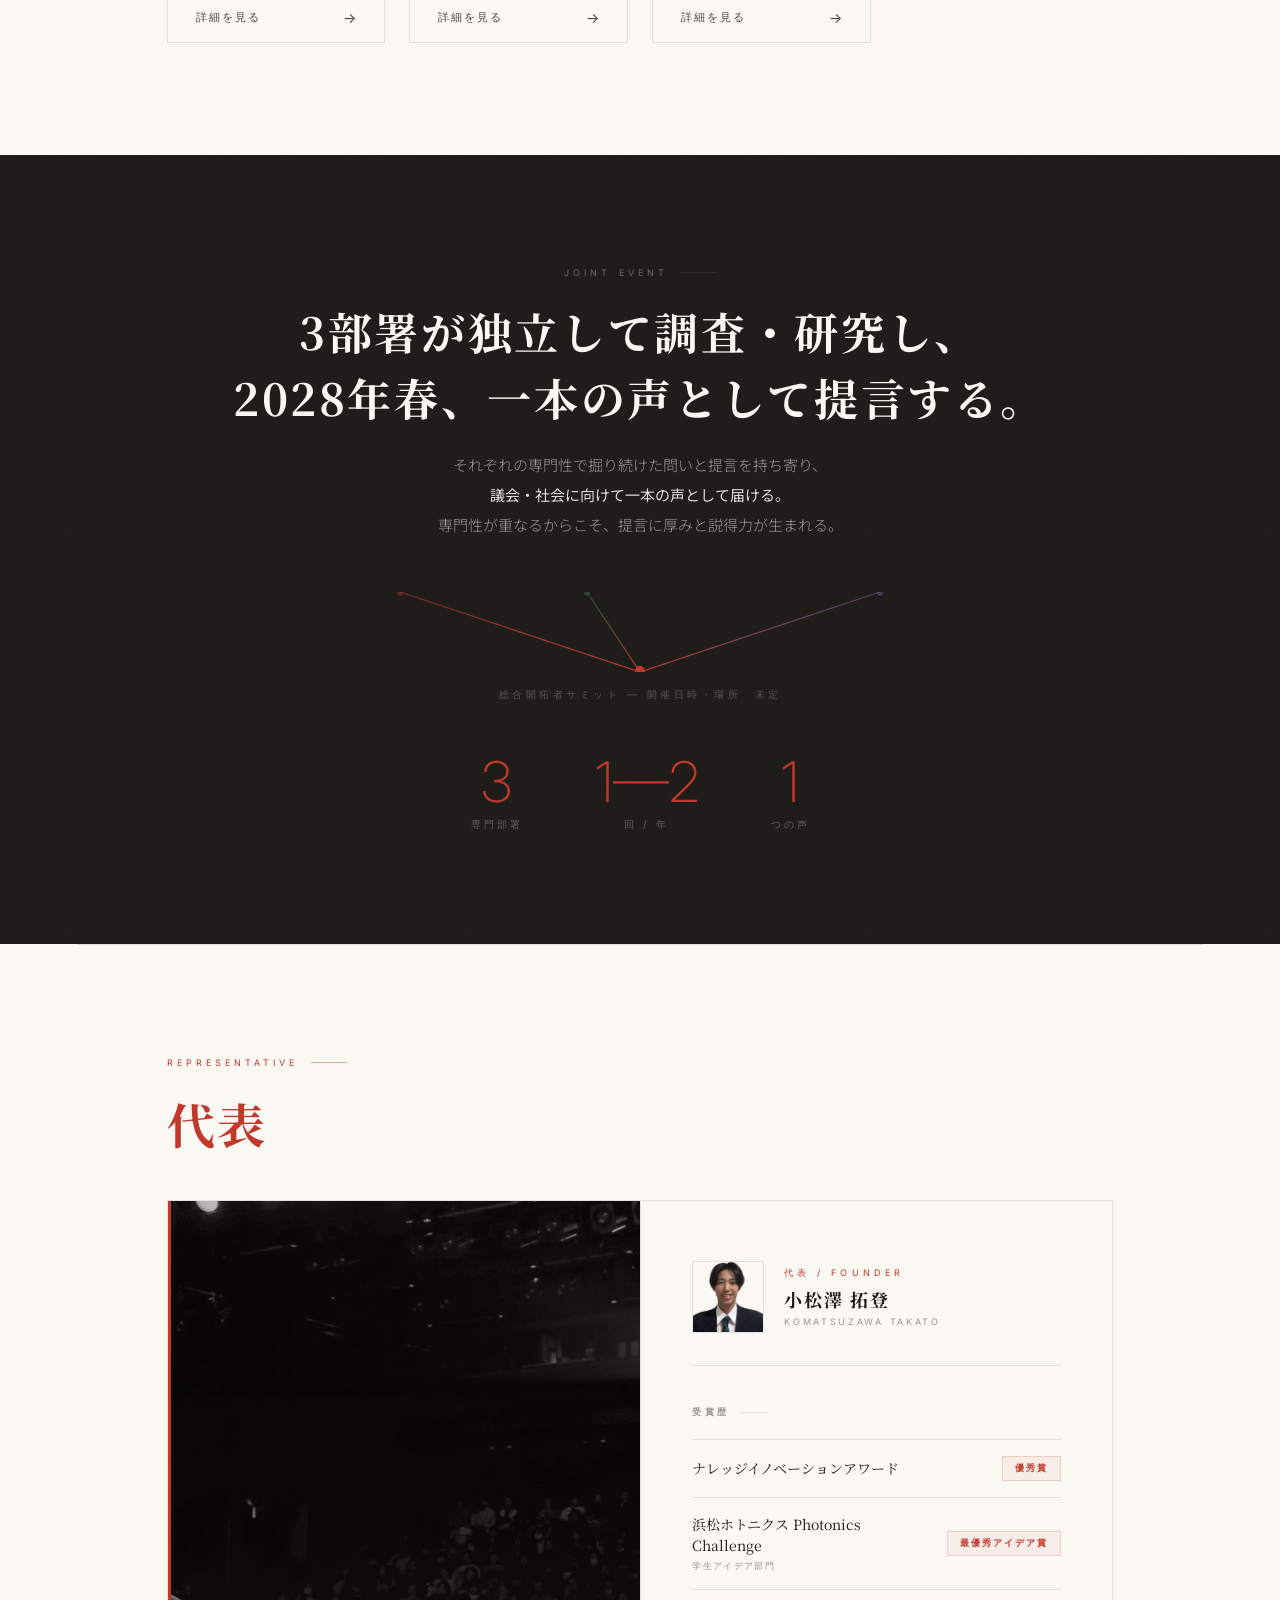
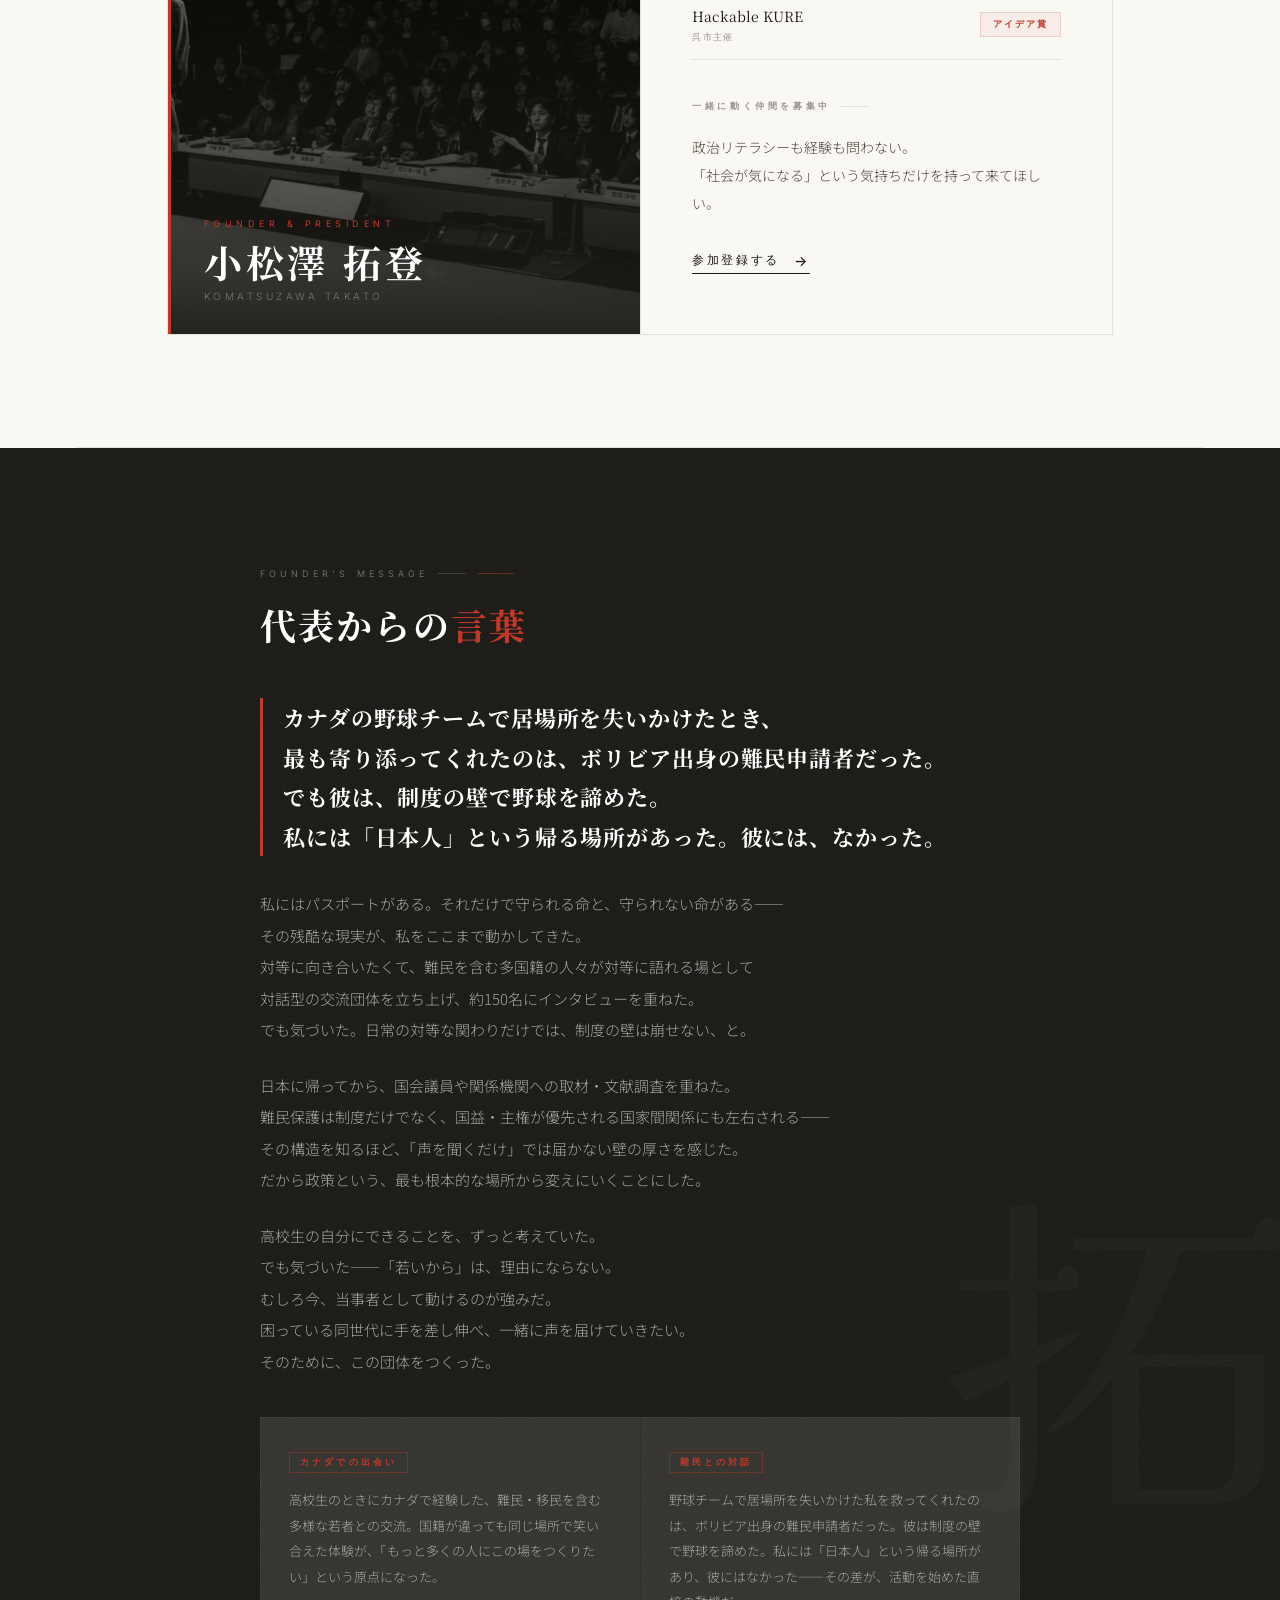
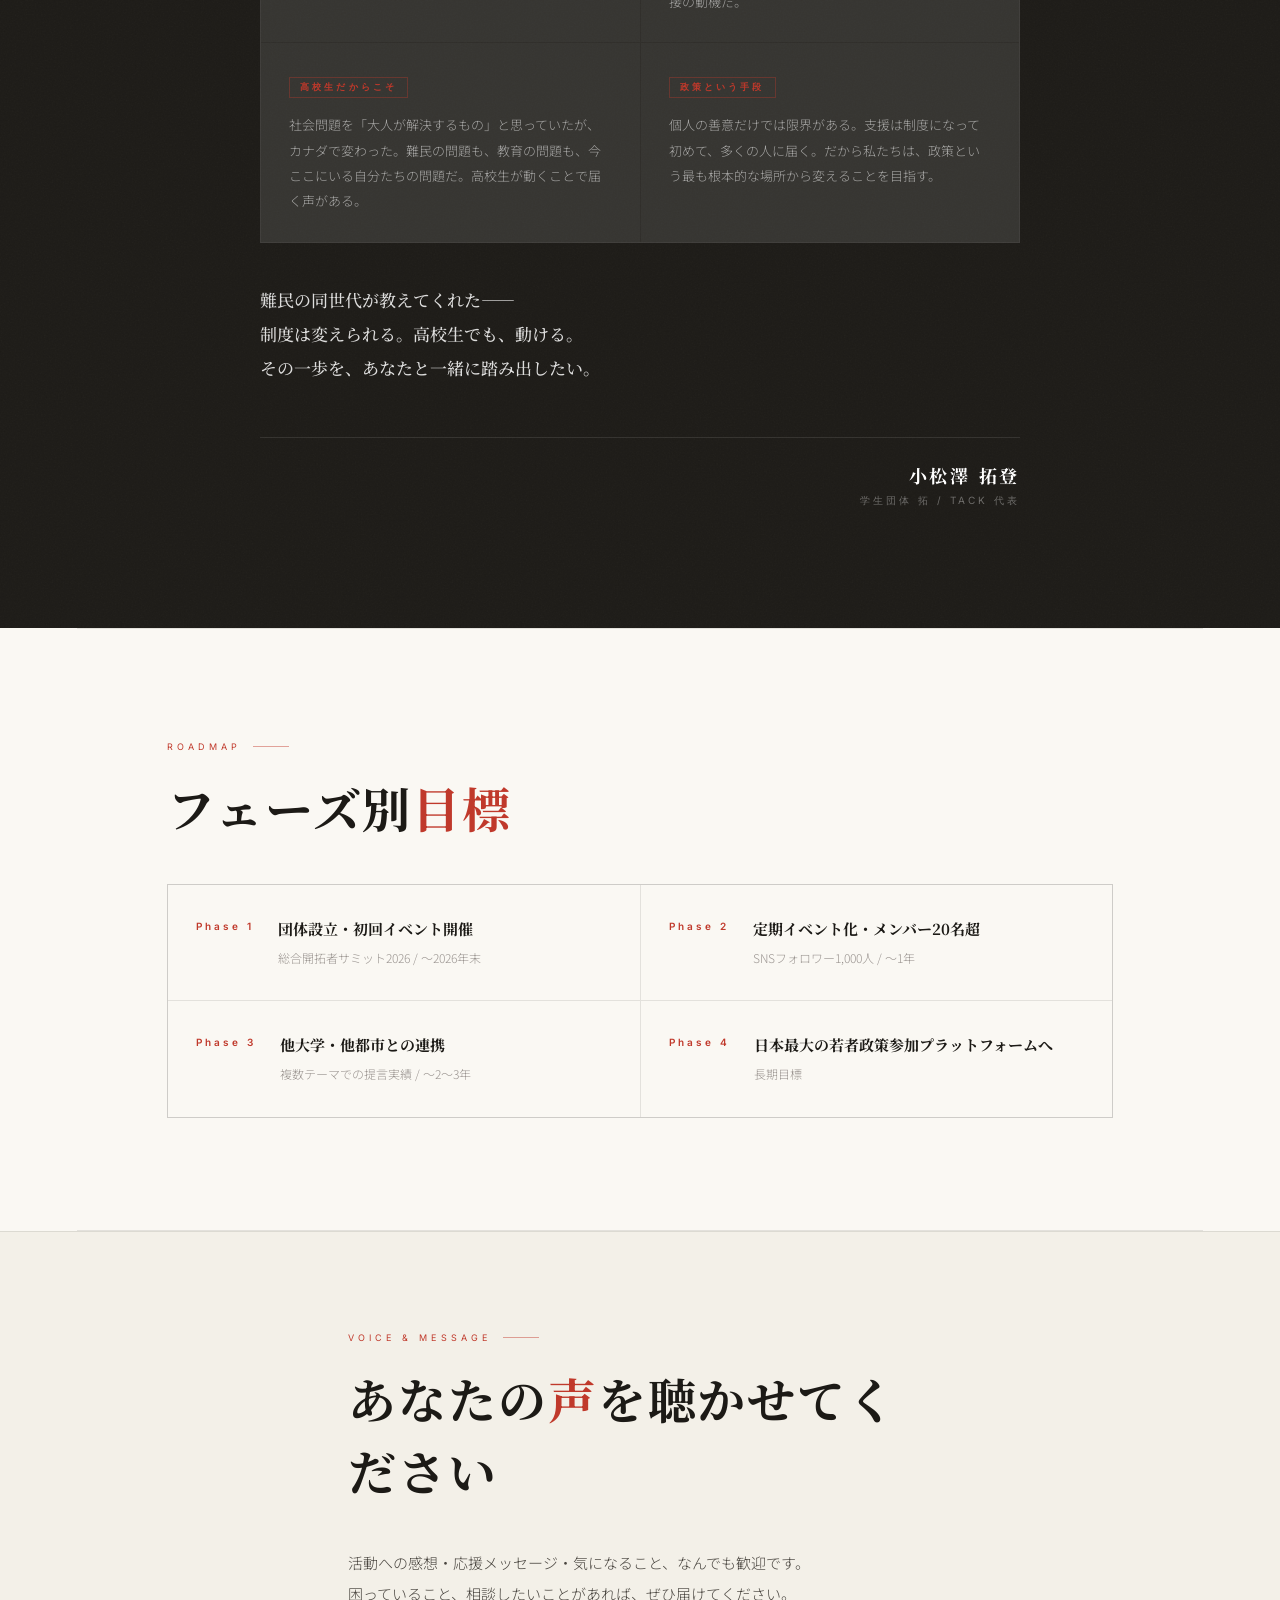
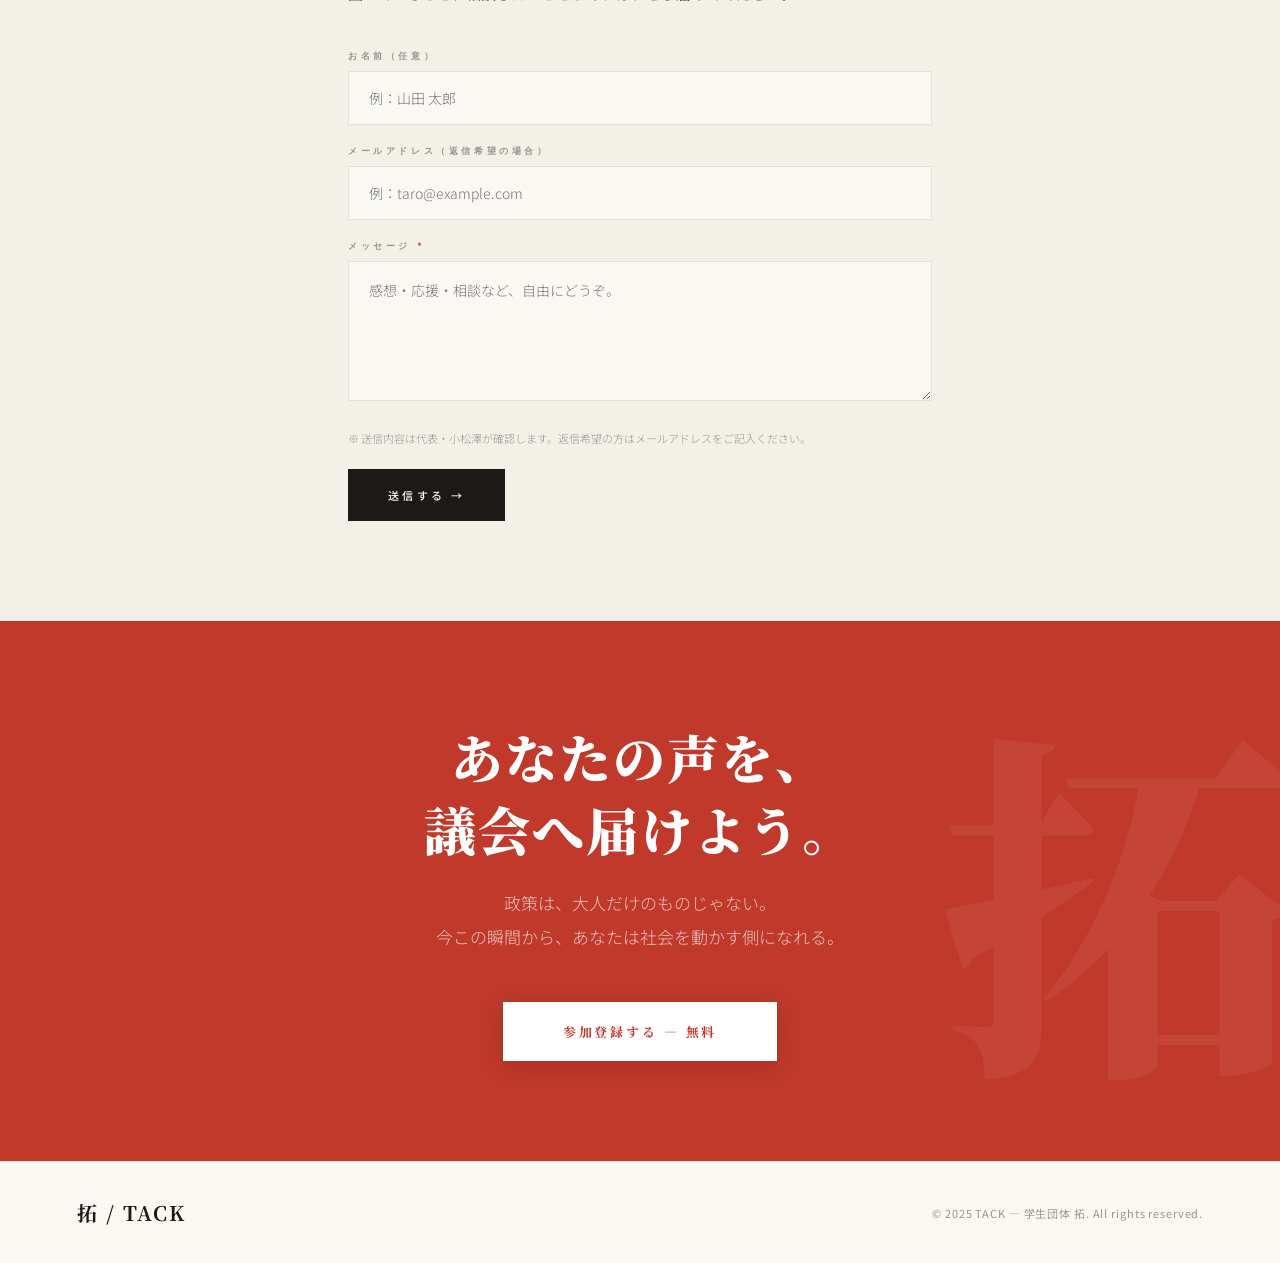
==== commit d422b452: "Update homepage headline to 一人の声に向き合い with balanced responsive typography" ====
--- a/index.html
+++ b/index.html
@@ -3,12 +3,12 @@
 <head>
   <meta charset="UTF-8" />
   <meta name="viewport" content="width=device-width, initial-scale=1.0" />
-  <title>拓 / TACK — 一人の声から、ともに考え、動き出す。</title>
+  <title>拓 / TACK — 一人の声に向き合い、共に考え、新たな道を拓く</title>
   <meta name="description" content="学生団体 拓（TACK）は、難民との出会いを原点に、一人ひとりの経験や希望を聞き、必要な支援をともに考えます。対話から生まれた問いを、調査と提案につなげていきます。" />
   <meta name="keywords" content="学生団体,拓,TACK,政策提言,若者,議会,関西,大阪,政治参加,社会課題" />
   <meta name="author" content="学生団体 拓 / TACK" />
   <!-- OGP -->
-  <meta property="og:title" content="拓 / TACK — 一人の声から、ともに考え、動き出す。" />
+  <meta property="og:title" content="拓 / TACK — 一人の声に向き合い、共に考え、新たな道を拓く" />
   <meta property="og:description" content="学生団体 拓（TACK）は、難民との出会いを原点に、一人ひとりの経験や希望を聞き、必要な支援をともに考えます。対話から生まれた問いを、調査と提案につなげていきます。" />
   <meta property="og:type" content="website" />
   <meta property="og:url" content="https://koma2thewata910-lab.github.io/taku/" />
@@ -16,7 +16,7 @@
   <meta property="og:locale" content="ja_JP" />
   <!-- Twitter Card -->
   <meta name="twitter:card" content="summary_large_image" />
-  <meta name="twitter:title" content="拓 / TACK — 一人の声から、ともに考え、動き出す。" />
+  <meta name="twitter:title" content="拓 / TACK — 一人の声に向き合い、共に考え、新たな道を拓く" />
   <meta name="twitter:description" content="学生団体 拓（TACK）は、難民との出会いを原点に、一人ひとりの経験や希望を聞き、必要な支援をともに考えます。対話から生まれた問いを、調査と提案につなげていきます。" />
   <meta name="twitter:image" content="https://koma2thewata910-lab.github.io/taku/taku-shodo.png" />
   <!-- canonical -->
@@ -1207,7 +1207,15 @@
       align-items: center;
     }
     .hero-with-logo .hero-text-col { grid-area: copy; min-width: 0; }
-    .hero-with-logo .hero-copy { font-size: clamp(32px, 4.2vw, 60px); }
+    .hero-with-logo .hero-copy {
+      font-family: 'Noto Serif JP', 'Noto Serif CJK JP', 'Yu Mincho', serif;
+      font-size: clamp(32px, 4.2vw, 58px);
+      line-height: 1.5;
+      letter-spacing: .015em;
+      margin-bottom: 30px;
+    }
+    .hero-with-logo .hero-copy-line { white-space: nowrap; }
+    .hero-with-logo .hero-copy em { margin-top: .08em; }
     .hero-brand {
       grid-area: logo;
       position: relative;
@@ -1249,7 +1257,12 @@
         grid-template-areas: "copy" "logo" "stats";
         row-gap: 28px;
       }
-      .hero-with-logo .hero-copy { font-size: clamp(32px, 6.6vw, 46px); }
+      .hero-with-logo .hero-copy {
+        font-size: clamp(24px, 7.8vw, 44px);
+        line-height: 1.6;
+        letter-spacing: .01em;
+        margin-bottom: 24px;
+      }
       .hero-brand { width: min(48vw, 200px); justify-self: center; }
       .hero-with-logo .hero-stats { max-width: none; gap: 12px; }
       .hero-with-logo .hero-stat-label { font-size: 8px; letter-spacing: .04em; line-height: 1.6; }
@@ -1285,7 +1298,7 @@
     <div class="hero-inner fade-up">
       <div class="hero-text-col">
         <p class="hero-org-label">学生団体 拓 / TACK &nbsp;—&nbsp; 2025年設立</p>
-        <h1 class="hero-copy" id="hero-heading"><span class="hero-copy-line">一人の声から、</span><em class="hero-copy-line"><span class="hero-copy-phrase">ともに考え、</span><span class="hero-copy-phrase">動き出す。</span></em></h1>
+        <h1 class="hero-copy" id="hero-heading"><span class="hero-copy-line">一人の声に向き合い、</span><span class="hero-copy-line">共に考え、</span><em class="hero-copy-line">新たな道を拓く</em></h1>
         <p class="hero-sub">
           <span class="hero-sub-line">難民との出会いから、私たちの活動は始まりました。</span>
           <span class="hero-sub-line">一人ひとりの経験や希望を聞き、必要な支援をともに考える。</span>
